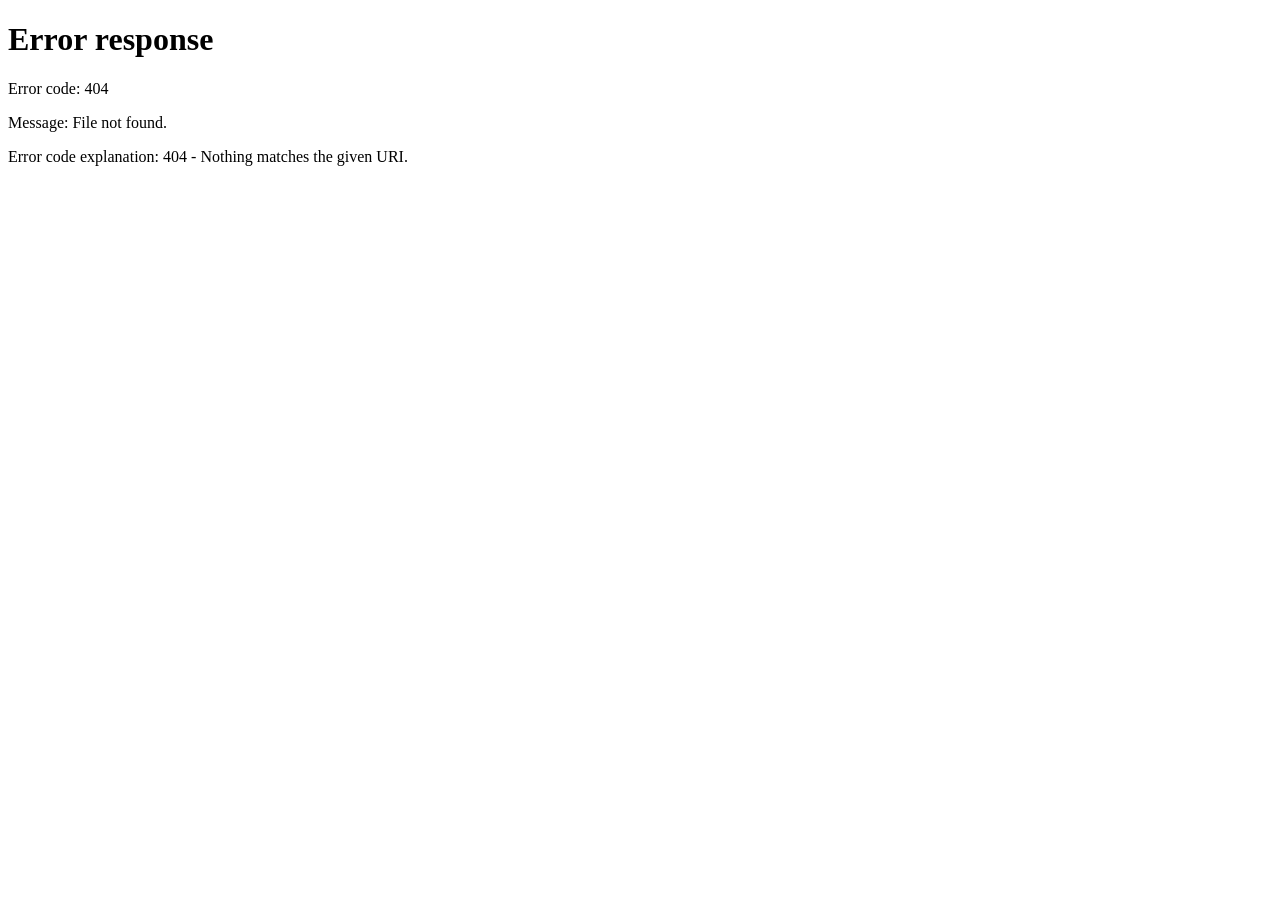
==== index.html @ 32e88f93 "Publish Arabic OKX guide with supplied analytics snippet" ====
<!doctype html>
<html lang="ar" dir="rtl"><head>
<meta charset="utf-8"><meta name="viewport" content="width=device-width,initial-scale=1">
<title>شرح كارت OKX 2026 | شحن USDT وP2P والرسوم والكاش باك</title>
<meta name="description" content="دليل شروحات OKX بالعربية: طريقة إصدار كارت OKX، شحن USDT وUSDC، تداول P2P، السحب، الرسوم والكاش باك. 12 فيديو طويل و11 Short مع مصادر رسمية."><meta name="author" content="Majd Fatihy">
<meta name="robots" content="index,follow,max-image-preview:large,max-snippet:-1,max-video-preview:-1"><meta name="theme-color" content="#080c09">
<link rel="canonical" href="https://dev.majdfatihy.com/okx-card-guide/"><link rel="alternate" hreflang="ar" href="https://dev.majdfatihy.com/okx-card-guide/"><link rel="alternate" hreflang="en" href="https://dev.majdfatihy.com/okx-card-guide/en/"><link rel="alternate" hreflang="x-default" href="https://dev.majdfatihy.com/okx-card-guide/">
<link rel="icon" type="image/svg+xml" href="assets/favicon.svg">
<meta property="og:type" content="website"><meta property="og:site_name" content="Majd Fatihy"><meta property="og:locale" content="ar_EG"><meta property="og:title" content="شرح كارت OKX 2026 | شحن USDT وP2P والرسوم والكاش باك"><meta property="og:description" content="دليل شروحات OKX بالعربية: طريقة إصدار كارت OKX، شحن USDT وUSDC، تداول P2P، السحب، الرسوم والكاش باك. 12 فيديو طويل و11 Short مع مصادر رسمية."><meta property="og:url" content="https://dev.majdfatihy.com/okx-card-guide/"><meta property="og:image" content="https://dev.majdfatihy.com/okx-card-guide/assets/og-image.png"><meta property="og:image:width" content="1200"><meta property="og:image:height" content="630">
<meta name="twitter:card" content="summary_large_image"><meta name="twitter:title" content="شرح كارت OKX 2026 | شحن USDT وP2P والرسوم والكاش باك"><meta name="twitter:description" content="دليل شروحات OKX بالعربية: طريقة إصدار كارت OKX، شحن USDT وUSDC، تداول P2P، السحب، الرسوم والكاش باك. 12 فيديو طويل و11 Short مع مصادر رسمية."><meta name="twitter:image" content="https://dev.majdfatihy.com/okx-card-guide/assets/og-image.png">
<link rel="stylesheet" href="assets/style.css">
<script>(function(){try{if(!/^https?:$/.test(location.protocol))return;if(/bot|crawler|spider|preview/i.test(navigator.userAgent))return;var saved=localStorage.getItem('okx-guide-language');var preferred=(navigator.language||'').toLowerCase();if(saved==='en'||(!saved&&!preferred.startsWith('ar')))location.replace(new URL('en/',location.href).href)}catch(e){}})();</script>
<script type="application/ld+json">{"@context":"https://schema.org","@graph":[{"@type":"WebPage","@id":"https://dev.majdfatihy.com/okx-card-guide/#page","url":"https://dev.majdfatihy.com/okx-card-guide/","name":"شرح كارت OKX 2026 | شحن USDT وP2P والرسوم والكاش باك","description":"دليل شروحات OKX بالعربية: طريقة إصدار كارت OKX، شحن USDT وUSDC، تداول P2P، السحب، الرسوم والكاش باك. 12 فيديو طويل و11 Short مع مصادر رسمية.","inLanguage":"ar","dateModified":"2026-11-23","isPartOf":{"@type":"WebSite","name":"Majd Fatihy","url":"https://dev.majdfatihy.com/"}},{"@type":"BreadcrumbList","itemListElement":[{"@type":"ListItem","position":1,"name":"الرئيسية","item":"https://dev.majdfatihy.com/"},{"@type":"ListItem","position":2,"name":"OKX Card","item":"https://dev.majdfatihy.com/okx-card-guide/"}]},{"@type":"ItemList","name":"مكتبة الشروحات","numberOfItems":23,"itemListElement":[{"@type":"ListItem","position":1,"url":"https://www.youtube.com/watch?v=Xyp0NekCmoM","name":"شرح كارت OKX Card 2026 | بطاقة فيزا افتراضية للدفع الدولي وشحن USDT والسحب والرسوم والكاش باك"},{"@type":"ListItem","position":2,"url":"https://www.youtube.com/watch?v=XD3d37lcie0","name":"حقيقة رصيد USDT الوهمي في محفظة OKX و Coinbase | كشف خدعة Watch-only وتجميد السحب 2026"},{"@type":"ListItem","position":3,"url":"https://www.youtube.com/watch?v=wf7lTBbnVP8","name":"بيع تيثر USDT من منصة أوكي إكس OKX"},{"@type":"ListItem","position":4,"url":"https://www.youtube.com/watch?v=NFUcLU-_ja8","name":"شراء تيثر USDT من منصة أوكي إكس OKX"},{"@type":"ListItem","position":5,"url":"https://www.youtube.com/watch?v=v2cx5ez-lk8","name":"تحويل وبيع العملة في OKX"},{"@type":"ListItem","position":6,"url":"https://www.youtube.com/watch?v=6oFZTTWnxrM","name":"طريقة الإيداع والسحب من منصة OKX | تداول العملات الرقمية"},{"@type":"ListItem","position":7,"url":"https://www.youtube.com/watch?v=-NLYalABzXw","name":"طريقة الإيداع والاستلام في منصة OKX"},{"@type":"ListItem","position":8,"url":"https://www.youtube.com/watch?v=kwzSqV8y1iU","name":"سحب عملات SWEAT على محفظة OKX"},{"@type":"ListItem","position":9,"url":"https://www.youtube.com/watch?v=XElvLla9ffE","name":"إنشاء وتوثيق حساب OKX لتداول العملات الرقمية"},{"@type":"ListItem","position":10,"url":"https://www.youtube.com/watch?v=srmfbFTVdbk","name":"تسجيل الدخول إلى محفظة OKX"},{"@type":"ListItem","position":11,"url":"https://www.youtube.com/watch?v=l8kf1Xu0Bv8","name":"الحصول على كلمات المرور لمحفظة OKX للعملات الرقمية"},{"@type":"ListItem","position":12,"url":"https://www.youtube.com/watch?v=h_z2y0EAil0","name":"طريقة إنشاء محفظة OKX Wallet"},{"@type":"ListItem","position":13,"url":"https://www.youtube.com/watch?v=IxfGbR-ljwY","name":"كيفية تجميد كارت OKX وحماية البطاقة من الاستخدام غير المصرح | الجزء 07"},{"@type":"ListItem","position":14,"url":"https://www.youtube.com/watch?v=tkaAwe_eJh0","name":"طريقة تحويل الرصيد من حساب التداول إلى OKX Pay | الجزء 06"},{"@type":"ListItem","position":15,"url":"https://www.youtube.com/watch?v=dRuAaHW-5jw","name":"طريقة شراء USDT عبر P2P وإضافة وسيلة الدفع في OKX | الجزء 05"},{"@type":"ListItem","position":16,"url":"https://www.youtube.com/watch?v=n_dzqlrH7z0","name":"نسب كاش باك كارت OKX والحد الأقصى للمكافآت | الجزء 10"},{"@type":"ListItem","position":17,"url":"https://www.youtube.com/watch?v=QK8GD9bOLt4","name":"سحب الأموال من OKX إلى فودافون كاش عبر P2P | الجزء 12"},{"@type":"ListItem","position":18,"url":"https://www.youtube.com/watch?v=oal59mmwDBw","name":"شراء USDT بفودافون كاش أو إنستاباي من منصة OKX | الجزء 04"},{"@type":"ListItem","position":19,"url":"https://www.youtube.com/watch?v=M6ncKKL40tI","name":"حل مشكلة عدم اكتمال طلب كارت OKX وتوثيق الحساب | الجزء 02"},{"@type":"ListItem","position":20,"url":"https://www.youtube.com/watch?v=jD9dnEHMMao","name":"طريقة شحن كارت OKX والفرق بين USDT وUSDC | الجزء 03"},{"@type":"ListItem","position":21,"url":"https://www.youtube.com/watch?v=ixGegHORUmU","name":"كارت OKX الافتراضي: طريقة إصدار البطاقة وتفعيلها خطوة بخطوة | الجزء 01"},{"@type":"ListItem","position":22,"url":"https://www.youtube.com/watch?v=5F76YQ2eOTQ","name":"رسوم كارت OKX: تكلفة الإصدار والتحويل والدفع | الجزء 13"},{"@type":"ListItem","position":23,"url":"https://www.youtube.com/watch?v=tG6ZEMEiNdY","name":"شروط كاش باك 50% على اشتراك ChatGPT باستخدام كارت OKX | الجزء 15"}]},{"@type":"FAQPage","mainEntity":[{"@type":"Question","name":"هل بطاقة OKX مجانية للجميع؟","acceptedAnswer":{"@type":"Answer","text":"لا يمكن تعميم عرض مجاني أو رسوم ثابتة. تختلف إتاحة البطاقة وتكاليف إصدارها حسب المنطقة والحساب والعروض السارية. راجع صفحة الرسوم في التطبيق."}},{"@type":"Question","name":"هل أقدر أشحن USDT وأسحب الرصيد؟","acceptedAnswer":{"@type":"Answer","text":"الفيديو يشرح مسارات الشحن والتحويل وP2P المستخدمة في التجربة. صلاحية كل طريقة تعتمد على بلدك وحسابك وطرق الدفع المتاحة."}},{"@type":"Question","name":"هل كاش باك 50% مضمون؟","acceptedAnswer":{"@type":"Answer","text":"لا. عرض الاشتراكات متاح للمستخدمين المؤهلين في دول محددة فقط، وقد يلزم تفعيله قبل عملية مؤهلة. تحقق من Card Rewards داخل OKX."}},{"@type":"Question","name":"هل أقدر أغير بلد عنوان الفوترة؟","acceptedAnswer":{"@type":"Answer","text":"استخدم عنوانك الصحيح والمتوافق مع بيانات حسابك؛ اختيار دولة عشوائية قد يؤدي إلى رفض المدفوعات أو طلب تحقق إضافي."}},{"@type":"Question","name":"هل توجد نسخ باللغة الإنجليزية؟","acceptedAnswer":{"@type":"Answer","text":"نعم، اختر English أعلى الصفحة للانتقال إلى نسخة كاملة باللغة الإنجليزية مع بقاء روابط الفيديوهات الأصلية."}}]},{"@type":"VideoObject","name":"شرح كارت OKX Card 2026 | بطاقة فيزا افتراضية للدفع الدولي وشحن USDT والسحب والرسوم والكاش باك","description":"شرح كارت OKX Card 2026 | بطاقة فيزا افتراضية للدفع الدولي وشحن USDT والسحب والرسوم والكاش باك","thumbnailUrl":"https://i.ytimg.com/vi/Xyp0NekCmoM/hqdefault.jpg","uploadDate":"2026-11-11","embedUrl":"https://www.youtube.com/embed/Xyp0NekCmoM","url":"https://www.youtube.com/watch?v=Xyp0NekCmoM","publisher":{"@type":"Organization","name":"Majd Fatihy","url":"https://www.youtube.com/@MajdFatihy"}},{"@type":"VideoObject","name":"حقيقة رصيد USDT الوهمي في محفظة OKX و Coinbase | كشف خدعة Watch-only وتجميد السحب 2026","description":"حقيقة رصيد USDT الوهمي في محفظة OKX و Coinbase | كشف خدعة Watch-only وتجميد السحب 2026","thumbnailUrl":"https://i.ytimg.com/vi/XD3d37lcie0/hqdefault.jpg","uploadDate":"2024-11-08","embedUrl":"https://www.youtube.com/embed/XD3d37lcie0","url":"https://www.youtube.com/watch?v=XD3d37lcie0","publisher":{"@type":"Organization","name":"Majd Fatihy","url":"https://www.youtube.com/@MajdFatihy"}},{"@type":"VideoObject","name":"بيع تيثر USDT من منصة أوكي إكس OKX","description":"بيع تيثر USDT من منصة أوكي إكس OKX","thumbnailUrl":"https://i.ytimg.com/vi/wf7lTBbnVP8/hqdefault.jpg","uploadDate":"2024-05-03","embedUrl":"https://www.youtube.com/embed/wf7lTBbnVP8","url":"https://www.youtube.com/watch?v=wf7lTBbnVP8","publisher":{"@type":"Organization","name":"Majd Fatihy","url":"https://www.youtube.com/@MajdFatihy"}},{"@type":"VideoObject","name":"شراء تيثر USDT من منصة أوكي إكس OKX","description":"شراء تيثر USDT من منصة أوكي إكس OKX","thumbnailUrl":"https://i.ytimg.com/vi/NFUcLU-_ja8/hqdefault.jpg","uploadDate":"2024-05-03","embedUrl":"https://www.youtube.com/embed/NFUcLU-_ja8","url":"https://www.youtube.com/watch?v=NFUcLU-_ja8","publisher":{"@type":"Organization","name":"Majd Fatihy","url":"https://www.youtube.com/@MajdFatihy"}},{"@type":"VideoObject","name":"تحويل وبيع العملة في OKX","description":"تحويل وبيع العملة في OKX","thumbnailUrl":"https://i.ytimg.com/vi/v2cx5ez-lk8/hqdefault.jpg","uploadDate":"2024-04-05","embedUrl":"https://www.youtube.com/embed/v2cx5ez-lk8","url":"https://www.youtube.com/watch?v=v2cx5ez-lk8","publisher":{"@type":"Organization","name":"Majd Fatihy","url":"https://www.youtube.com/@MajdFatihy"}},{"@type":"VideoObject","name":"طريقة الإيداع والسحب من منصة OKX | تداول العملات الرقمية","description":"طريقة الإيداع والسحب من منصة OKX | تداول العملات الرقمية","thumbnailUrl":"https://i.ytimg.com/vi/6oFZTTWnxrM/hqdefault.jpg","uploadDate":"2024-01-24","embedUrl":"https://www.youtube.com/embed/6oFZTTWnxrM","url":"https://www.youtube.com/watch?v=6oFZTTWnxrM","publisher":{"@type":"Organization","name":"Majd Fatihy","url":"https://www.youtube.com/@MajdFatihy"}},{"@type":"VideoObject","name":"طريقة الإيداع والاستلام في منصة OKX","description":"طريقة الإيداع والاستلام في منصة OKX","thumbnailUrl":"https://i.ytimg.com/vi/-NLYalABzXw/hqdefault.jpg","uploadDate":"2024-01-24","embedUrl":"https://www.youtube.com/embed/-NLYalABzXw","url":"https://www.youtube.com/watch?v=-NLYalABzXw","publisher":{"@type":"Organization","name":"Majd Fatihy","url":"https://www.youtube.com/@MajdFatihy"}},{"@type":"VideoObject","name":"سحب عملات SWEAT على محفظة OKX","description":"سحب عملات SWEAT على محفظة OKX","thumbnailUrl":"https://i.ytimg.com/vi/kwzSqV8y1iU/hqdefault.jpg","uploadDate":"2024-01-23","embedUrl":"https://www.youtube.com/embed/kwzSqV8y1iU","url":"https://www.youtube.com/watch?v=kwzSqV8y1iU","publisher":{"@type":"Organization","name":"Majd Fatihy","url":"https://www.youtube.com/@MajdFatihy"}},{"@type":"VideoObject","name":"إنشاء وتوثيق حساب OKX لتداول العملات الرقمية","description":"إنشاء وتوثيق حساب OKX لتداول العملات الرقمية","thumbnailUrl":"https://i.ytimg.com/vi/XElvLla9ffE/hqdefault.jpg","uploadDate":"2023-09-26","embedUrl":"https://www.youtube.com/embed/XElvLla9ffE","url":"https://www.youtube.com/watch?v=XElvLla9ffE","publisher":{"@type":"Organization","name":"Majd Fatihy","url":"https://www.youtube.com/@MajdFatihy"}},{"@type":"VideoObject","name":"تسجيل الدخول إلى محفظة OKX","description":"تسجيل الدخول إلى محفظة OKX","thumbnailUrl":"https://i.ytimg.com/vi/srmfbFTVdbk/hqdefault.jpg","uploadDate":"2023-09-26","embedUrl":"https://www.youtube.com/embed/srmfbFTVdbk","url":"https://www.youtube.com/watch?v=srmfbFTVdbk","publisher":{"@type":"Organization","name":"Majd Fatihy","url":"https://www.youtube.com/@MajdFatihy"}},{"@type":"VideoObject","name":"الحصول على كلمات المرور لمحفظة OKX للعملات الرقمية","description":"الحصول على كلمات المرور لمحفظة OKX للعملات الرقمية","thumbnailUrl":"https://i.ytimg.com/vi/l8kf1Xu0Bv8/hqdefault.jpg","uploadDate":"2023-09-26","embedUrl":"https://www.youtube.com/embed/l8kf1Xu0Bv8","url":"https://www.youtube.com/watch?v=l8kf1Xu0Bv8","publisher":{"@type":"Organization","name":"Majd Fatihy","url":"https://www.youtube.com/@MajdFatihy"}},{"@type":"VideoObject","name":"طريقة إنشاء محفظة OKX Wallet","description":"طريقة إنشاء محفظة OKX Wallet","thumbnailUrl":"https://i.ytimg.com/vi/h_z2y0EAil0/hqdefault.jpg","uploadDate":"2023-09-26","embedUrl":"https://www.youtube.com/embed/h_z2y0EAil0","url":"https://www.youtube.com/watch?v=h_z2y0EAil0","publisher":{"@type":"Organization","name":"Majd Fatihy","url":"https://www.youtube.com/@MajdFatihy"}},{"@type":"VideoObject","name":"كيفية تجميد كارت OKX وحماية البطاقة من الاستخدام غير المصرح | الجزء 07","description":"كيفية تجميد كارت OKX وحماية البطاقة من الاستخدام غير المصرح | الجزء 07","thumbnailUrl":"https://i.ytimg.com/vi/IxfGbR-ljwY/hqdefault.jpg","uploadDate":"2026-11-22","embedUrl":"https://www.youtube.com/embed/IxfGbR-ljwY","url":"https://www.youtube.com/watch?v=IxfGbR-ljwY","publisher":{"@type":"Organization","name":"Majd Fatihy","url":"https://www.youtube.com/@MajdFatihy"}},{"@type":"VideoObject","name":"طريقة تحويل الرصيد من حساب التداول إلى OKX Pay | الجزء 06","description":"طريقة تحويل الرصيد من حساب التداول إلى OKX Pay | الجزء 06","thumbnailUrl":"https://i.ytimg.com/vi/tkaAwe_eJh0/hqdefault.jpg","uploadDate":"2026-11-22","embedUrl":"https://www.youtube.com/embed/tkaAwe_eJh0","url":"https://www.youtube.com/watch?v=tkaAwe_eJh0","publisher":{"@type":"Organization","name":"Majd Fatihy","url":"https://www.youtube.com/@MajdFatihy"}},{"@type":"VideoObject","name":"طريقة شراء USDT عبر P2P وإضافة وسيلة الدفع في OKX | الجزء 05","description":"طريقة شراء USDT عبر P2P وإضافة وسيلة الدفع في OKX | الجزء 05","thumbnailUrl":"https://i.ytimg.com/vi/dRuAaHW-5jw/hqdefault.jpg","uploadDate":"2026-11-22","embedUrl":"https://www.youtube.com/embed/dRuAaHW-5jw","url":"https://www.youtube.com/watch?v=dRuAaHW-5jw","publisher":{"@type":"Organization","name":"Majd Fatihy","url":"https://www.youtube.com/@MajdFatihy"}},{"@type":"VideoObject","name":"نسب كاش باك كارت OKX والحد الأقصى للمكافآت | الجزء 10","description":"نسب كاش باك كارت OKX والحد الأقصى للمكافآت | الجزء 10","thumbnailUrl":"https://i.ytimg.com/vi/n_dzqlrH7z0/hqdefault.jpg","uploadDate":"2026-11-12","embedUrl":"https://www.youtube.com/embed/n_dzqlrH7z0","url":"https://www.youtube.com/watch?v=n_dzqlrH7z0","publisher":{"@type":"Organization","name":"Majd Fatihy","url":"https://www.youtube.com/@MajdFatihy"}},{"@type":"VideoObject","name":"سحب الأموال من OKX إلى فودافون كاش عبر P2P | الجزء 12","description":"سحب الأموال من OKX إلى فودافون كاش عبر P2P | الجزء 12","thumbnailUrl":"https://i.ytimg.com/vi/QK8GD9bOLt4/hqdefault.jpg","uploadDate":"2026-11-12","embedUrl":"https://www.youtube.com/embed/QK8GD9bOLt4","url":"https://www.youtube.com/watch?v=QK8GD9bOLt4","publisher":{"@type":"Organization","name":"Majd Fatihy","url":"https://www.youtube.com/@MajdFatihy"}},{"@type":"VideoObject","name":"شراء USDT بفودافون كاش أو إنستاباي من منصة OKX | الجزء 04","description":"شراء USDT بفودافون كاش أو إنستاباي من منصة OKX | الجزء 04","thumbnailUrl":"https://i.ytimg.com/vi/oal59mmwDBw/hqdefault.jpg","uploadDate":"2026-11-12","embedUrl":"https://www.youtube.com/embed/oal59mmwDBw","url":"https://www.youtube.com/watch?v=oal59mmwDBw","publisher":{"@type":"Organization","name":"Majd Fatihy","url":"https://www.youtube.com/@MajdFatihy"}},{"@type":"VideoObject","name":"حل مشكلة عدم اكتمال طلب كارت OKX وتوثيق الحساب | الجزء 02","description":"حل مشكلة عدم اكتمال طلب كارت OKX وتوثيق الحساب | الجزء 02","thumbnailUrl":"https://i.ytimg.com/vi/M6ncKKL40tI/hqdefault.jpg","uploadDate":"2026-11-12","embedUrl":"https://www.youtube.com/embed/M6ncKKL40tI","url":"https://www.youtube.com/watch?v=M6ncKKL40tI","publisher":{"@type":"Organization","name":"Majd Fatihy","url":"https://www.youtube.com/@MajdFatihy"}},{"@type":"VideoObject","name":"طريقة شحن كارت OKX والفرق بين USDT وUSDC | الجزء 03","description":"طريقة شحن كارت OKX والفرق بين USDT وUSDC | الجزء 03","thumbnailUrl":"https://i.ytimg.com/vi/jD9dnEHMMao/hqdefault.jpg","uploadDate":"2026-11-12","embedUrl":"https://www.youtube.com/embed/jD9dnEHMMao","url":"https://www.youtube.com/watch?v=jD9dnEHMMao","publisher":{"@type":"Organization","name":"Majd Fatihy","url":"https://www.youtube.com/@MajdFatihy"}},{"@type":"VideoObject","name":"كارت OKX الافتراضي: طريقة إصدار البطاقة وتفعيلها خطوة بخطوة | الجزء 01","description":"كارت OKX الافتراضي: طريقة إصدار البطاقة وتفعيلها خطوة بخطوة | الجزء 01","thumbnailUrl":"https://i.ytimg.com/vi/ixGegHORUmU/hqdefault.jpg","uploadDate":"2026-11-12","embedUrl":"https://www.youtube.com/embed/ixGegHORUmU","url":"https://www.youtube.com/watch?v=ixGegHORUmU","publisher":{"@type":"Organization","name":"Majd Fatihy","url":"https://www.youtube.com/@MajdFatihy"}},{"@type":"VideoObject","name":"رسوم كارت OKX: تكلفة الإصدار والتحويل والدفع | الجزء 13","description":"رسوم كارت OKX: تكلفة الإصدار والتحويل والدفع | الجزء 13","thumbnailUrl":"https://i.ytimg.com/vi/5F76YQ2eOTQ/hqdefault.jpg","uploadDate":"2026-11-12","embedUrl":"https://www.youtube.com/embed/5F76YQ2eOTQ","url":"https://www.youtube.com/watch?v=5F76YQ2eOTQ","publisher":{"@type":"Organization","name":"Majd Fatihy","url":"https://www.youtube.com/@MajdFatihy"}},{"@type":"VideoObject","name":"شروط كاش باك 50% على اشتراك ChatGPT باستخدام كارت OKX | الجزء 15","description":"شروط كاش باك 50% على اشتراك ChatGPT باستخدام كارت OKX | الجزء 15","thumbnailUrl":"https://i.ytimg.com/vi/tG6ZEMEiNdY/hqdefault.jpg","uploadDate":"2026-11-12","embedUrl":"https://www.youtube.com/embed/tG6ZEMEiNdY","url":"https://www.youtube.com/watch?v=tG6ZEMEiNdY","publisher":{"@type":"Organization","name":"Majd Fatihy","url":"https://www.youtube.com/@MajdFatihy"}}]}</script>
<script async src="https://www.googletagmanager.com/gtm.js?id=GTM-P2PDLCWJ"></script>
<script>
  window.dataLayer = window.dataLayer || [];
  function gtag(){dataLayer.push(arguments);}
  gtag('js', new Date());
</script>
</head><body>
<a href="#content" class="skip">تجاوز إلى المحتوى</a>
<header class="topbar"><div class="container inner"><a class="brand" href="https://dev.majdfatihy.com/okx-card-guide/"><span class="glyph" aria-hidden="true">OKX</span><span>دليل OKX<small>MAJD FATIHY / 2026</small></span></a><nav class="nav" aria-label="التنقل الرئيسي"><a class="hide-mobile" href="#videos">مكتبة الشروحات</a><a class="hide-mobile" href="#related">أدلة أخرى</a><a class="lang" data-lang-target="en" href="https://dev.majdfatihy.com/okx-card-guide/en/" hreflang="en" lang="en">English</a></nav></div></header>
<main id="content"><section class="hero"><div class="container"><div><span class="eyebrow">دليل تعليمي مستقل · إصدار 2026</span><h1>شرح منصة <em>OKX Card</em> ودليل شروحاتها</h1><p class="lead">دليل مصوّر لبطاقة OKX، شحن USDT وUSDC، تداول P2P، السحب، الرسوم والكاش باك. شروحات طويلة وخطوات قصيرة من قناة ماجد فتحي، مع مصادر رسمية وروابط واضحة.</p><div class="actions"><a class="btn" href="#videos">مكتبة الشروحات <span aria-hidden="true">↘</span></a><a class="btn secondary" href="#join">التسجيل في OKX <span aria-hidden="true">↗</span></a></div><p class="meta-line">آخر مراجعة للقائمة: 23 نوفمبر 2026</p></div><div class="hero-visual"><div class="video-image"><img src="assets/featured-ar.png" width="1280" height="720" alt="صورة مصغرة لشرح كارت OKX الرئيسي" fetchpriority="high"><button class="play" id="play-feature" type="button" data-title="الفيديو الرئيسي" aria-label="شاهد الفيديو"><span aria-hidden="true">▶</span></button></div><div class="hero-bottom"><div><strong>الفيديو الرئيسي</strong><small>OKX Card · 14:03 · 2026</small></div><span class="pill">2026</span></div></div></div></section>
<div class="container stats"><div class="stat"><strong>12</strong><span>شروحات كاملة</span></div><div class="stat"><strong>11</strong><span>فيديوهات قصيرة</span></div><div class="stat"><strong>23</strong><span>نتيجة</span></div></div>
<section class="section container" id="features"><div class="head"><div><span class="kicker">01 / THE GUIDE</span><h2>ما الذي ستتعلمه؟</h2></div></div><div class="feature-grid"><article class="feature"><span class="num">01</span><h3>إصدار البطاقة وحمايتها</h3><p>الطلب والتفعيل وعنوان الفوترة والتجميد.</p></article><article class="feature"><span class="num">02</span><h3>شحن الرصيد وتحويله</h3><p>USDT وUSDC وOKX Pay والتحويل إلى حساب التداول.</p></article><article class="feature"><span class="num">03</span><h3>الشراء والسحب عبر P2P</h3><p>شرح التداول من شخص إلى شخص ووسائل الدفع الموضحة بالفيديو.</p></article><article class="feature"><span class="num">04</span><h3>الرسوم والمكافآت</h3><p>مقارنة الرسوم، الكاش باك وشروط التأهل للحملات.</p></article></div></section>
<section class="section library container" id="videos"><div class="head"><div><span class="kicker">02 / VIDEO LIBRARY</span><h2>مكتبة الشروحات</h2><p class="section-note">الفيديوهات الأساسية المستقلة مرتبة من الأحدث إلى الأقدم. مقاطع مستخرجة من الشرح الأساسي أو شروحات قصيرة مستقلة؛ منفصلة عن الفيديوهات الطويلة.</p></div></div><div class="controls"><label class="search"><span aria-hidden="true">⌕</span><input type="search" id="search" aria-label="ابحث عن شرح أو كلمة مثل USDT أو محفظة..." placeholder="ابحث عن شرح أو كلمة مثل USDT أو محفظة..." autocomplete="off"></label><span class="results"><strong id="result-count">23</strong> نتيجة</span></div><div class="filters" role="group" aria-label="تصفية حسب الموضوع"><button type="button" class="chip active" data-filter="all" aria-pressed="true">الكل</button><button type="button" class="chip" data-filter="card" aria-pressed="false">البطاقة والتفعيل</button><button type="button" class="chip" data-filter="p2p" aria-pressed="false">شراء وبيع P2P</button><button type="button" class="chip" data-filter="fees" aria-pressed="false">الرسوم</button><button type="button" class="chip" data-filter="cashback" aria-pressed="false">الكاش باك</button><button type="button" class="chip" data-filter="transfer" aria-pressed="false">الإيداع والتحويل</button><button type="button" class="chip" data-filter="account" aria-pressed="false">التسجيل والتوثيق</button><button type="button" class="chip" data-filter="wallet" aria-pressed="false">المحفظة</button><button type="button" class="chip" data-filter="security" aria-pressed="false">الأمان</button></div><div class="library-block" id="full-videos"><header><div><h3>الشروحات الكاملة <span class="count">12</span></h3><p>الفيديوهات الأساسية المستقلة مرتبة من الأحدث إلى الأقدم.</p></div></header><div class="videos"><a class="vcard" data-category="card" data-search="شرح كارت OKX Card 2026 | بطاقة فيزا افتراضية للدفع الدولي وشحن USDT والسحب والرسوم والكاش باك OKX Card 2026: issuance, funding, P2P, withdrawals, fees and cashback card" href="https://www.youtube.com/watch?v=Xyp0NekCmoM" target="_blank" rel="noopener noreferrer" aria-label="شرح كارت OKX Card 2026 | بطاقة فيزا افتراضية للدفع الدولي وشحن USDT والسحب والرسوم والكاش باك"><img class="thumb" src="https://i.ytimg.com/vi/Xyp0NekCmoM/hqdefault.jpg" width="480" height="270" loading="lazy" decoding="async" alt="شرح كارت OKX Card 2026 | بطاقة فيزا افتراضية للدفع الدولي وشحن USDT والسحب والرسوم والكاش باك"><div class="vc-body"><div class="tagrow"><span class="tag">البطاقة والتفعيل</span><time class="date" datetime="2026-11-11">2026-11-11</time></div><h4>شرح كارت OKX Card 2026 | بطاقة فيزا افتراضية للدفع الدولي وشحن USDT والسحب والرسوم والكاش باك</h4><div class="vcfoot"><span>المدة: 14:03</span><span>فتح على يوتيوب <b class="arrow" aria-hidden="true">↗</b></span></div></div></a><a class="vcard" data-category="security" data-search="حقيقة رصيد USDT الوهمي في محفظة OKX و Coinbase | كشف خدعة Watch-only وتجميد السحب 2026 Fake USDT balances: watch-only wallet scam and withdrawal warnings security" href="https://www.youtube.com/watch?v=XD3d37lcie0" target="_blank" rel="noopener noreferrer" aria-label="حقيقة رصيد USDT الوهمي في محفظة OKX و Coinbase | كشف خدعة Watch-only وتجميد السحب 2026"><img class="thumb" src="https://i.ytimg.com/vi/XD3d37lcie0/hqdefault.jpg" width="480" height="270" loading="lazy" decoding="async" alt="حقيقة رصيد USDT الوهمي في محفظة OKX و Coinbase | كشف خدعة Watch-only وتجميد السحب 2026"><div class="vc-body"><div class="tagrow"><span class="tag">الأمان</span><time class="date" datetime="2024-11-08">2024-11-08</time></div><h4>حقيقة رصيد USDT الوهمي في محفظة OKX و Coinbase | كشف خدعة Watch-only وتجميد السحب 2026</h4><div class="vcfoot"><span>المدة: 4:48</span><span>فتح على يوتيوب <b class="arrow" aria-hidden="true">↗</b></span></div></div></a><a class="vcard" data-category="p2p" data-search="بيع تيثر USDT من منصة أوكي إكس OKX How to sell USDT on OKX p2p" href="https://www.youtube.com/watch?v=wf7lTBbnVP8" target="_blank" rel="noopener noreferrer" aria-label="بيع تيثر USDT من منصة أوكي إكس OKX"><img class="thumb" src="https://i.ytimg.com/vi/wf7lTBbnVP8/hqdefault.jpg" width="480" height="270" loading="lazy" decoding="async" alt="بيع تيثر USDT من منصة أوكي إكس OKX"><div class="vc-body"><div class="tagrow"><span class="tag">شراء وبيع P2P</span><time class="date" datetime="2024-05-03">2024-05-03</time></div><h4>بيع تيثر USDT من منصة أوكي إكس OKX</h4><div class="vcfoot"><span>المدة: 5:43</span><span>فتح على يوتيوب <b class="arrow" aria-hidden="true">↗</b></span></div></div></a><a class="vcard" data-category="p2p" data-search="شراء تيثر USDT من منصة أوكي إكس OKX How to buy USDT on OKX p2p" href="https://www.youtube.com/watch?v=NFUcLU-_ja8" target="_blank" rel="noopener noreferrer" aria-label="شراء تيثر USDT من منصة أوكي إكس OKX"><img class="thumb" src="https://i.ytimg.com/vi/NFUcLU-_ja8/hqdefault.jpg" width="480" height="270" loading="lazy" decoding="async" alt="شراء تيثر USDT من منصة أوكي إكس OKX"><div class="vc-body"><div class="tagrow"><span class="tag">شراء وبيع P2P</span><time class="date" datetime="2024-05-03">2024-05-03</time></div><h4>شراء تيثر USDT من منصة أوكي إكس OKX</h4><div class="vcfoot"><span>المدة: 4:38</span><span>فتح على يوتيوب <b class="arrow" aria-hidden="true">↗</b></span></div></div></a><a class="vcard" data-category="transfer" data-search="تحويل وبيع العملة في OKX Transfer and sell crypto on OKX transfer" href="https://www.youtube.com/watch?v=v2cx5ez-lk8" target="_blank" rel="noopener noreferrer" aria-label="تحويل وبيع العملة في OKX"><img class="thumb" src="https://i.ytimg.com/vi/v2cx5ez-lk8/hqdefault.jpg" width="480" height="270" loading="lazy" decoding="async" alt="تحويل وبيع العملة في OKX"><div class="vc-body"><div class="tagrow"><span class="tag">الإيداع والتحويل</span><time class="date" datetime="2024-04-05">2024-04-05</time></div><h4>تحويل وبيع العملة في OKX</h4><div class="vcfoot"><span>المدة: 2:22</span><span>فتح على يوتيوب <b class="arrow" aria-hidden="true">↗</b></span></div></div></a><a class="vcard" data-category="transfer" data-search="طريقة الإيداع والسحب من منصة OKX | تداول العملات الرقمية OKX deposit and withdrawal tutorial transfer" href="https://www.youtube.com/watch?v=6oFZTTWnxrM" target="_blank" rel="noopener noreferrer" aria-label="طريقة الإيداع والسحب من منصة OKX | تداول العملات الرقمية"><img class="thumb" src="https://i.ytimg.com/vi/6oFZTTWnxrM/hqdefault.jpg" width="480" height="270" loading="lazy" decoding="async" alt="طريقة الإيداع والسحب من منصة OKX | تداول العملات الرقمية"><div class="vc-body"><div class="tagrow"><span class="tag">الإيداع والتحويل</span><time class="date" datetime="2024-01-24">2024-01-24</time></div><h4>طريقة الإيداع والسحب من منصة OKX | تداول العملات الرقمية</h4><div class="vcfoot"><span>المدة: 4:11</span><span>فتح على يوتيوب <b class="arrow" aria-hidden="true">↗</b></span></div></div></a><a class="vcard" data-category="transfer" data-search="طريقة الإيداع والاستلام في منصة OKX Depositing and receiving funds on OKX transfer" href="https://www.youtube.com/watch?v=-NLYalABzXw" target="_blank" rel="noopener noreferrer" aria-label="طريقة الإيداع والاستلام في منصة OKX"><img class="thumb" src="https://i.ytimg.com/vi/-NLYalABzXw/hqdefault.jpg" width="480" height="270" loading="lazy" decoding="async" alt="طريقة الإيداع والاستلام في منصة OKX"><div class="vc-body"><div class="tagrow"><span class="tag">الإيداع والتحويل</span><time class="date" datetime="2024-01-24">2024-01-24</time></div><h4>طريقة الإيداع والاستلام في منصة OKX</h4><div class="vcfoot"><span>المدة: 2:44</span><span>فتح على يوتيوب <b class="arrow" aria-hidden="true">↗</b></span></div></div></a><a class="vcard" data-category="wallet" data-search="سحب عملات SWEAT على محفظة OKX Withdrawing SWEAT tokens to an OKX Wallet wallet" href="https://www.youtube.com/watch?v=kwzSqV8y1iU" target="_blank" rel="noopener noreferrer" aria-label="سحب عملات SWEAT على محفظة OKX"><img class="thumb" src="https://i.ytimg.com/vi/kwzSqV8y1iU/hqdefault.jpg" width="480" height="270" loading="lazy" decoding="async" alt="سحب عملات SWEAT على محفظة OKX"><div class="vc-body"><div class="tagrow"><span class="tag">المحفظة</span><time class="date" datetime="2024-01-23">2024-01-23</time></div><h4>سحب عملات SWEAT على محفظة OKX</h4><div class="vcfoot"><span>المدة: 2:03</span><span>فتح على يوتيوب <b class="arrow" aria-hidden="true">↗</b></span></div></div></a><a class="vcard" data-category="account" data-search="إنشاء وتوثيق حساب OKX لتداول العملات الرقمية Create and verify an OKX account account" href="https://www.youtube.com/watch?v=XElvLla9ffE" target="_blank" rel="noopener noreferrer" aria-label="إنشاء وتوثيق حساب OKX لتداول العملات الرقمية"><img class="thumb" src="https://i.ytimg.com/vi/XElvLla9ffE/hqdefault.jpg" width="480" height="270" loading="lazy" decoding="async" alt="إنشاء وتوثيق حساب OKX لتداول العملات الرقمية"><div class="vc-body"><div class="tagrow"><span class="tag">التسجيل والتوثيق</span><time class="date" datetime="2023-09-26">2023-09-26</time></div><h4>إنشاء وتوثيق حساب OKX لتداول العملات الرقمية</h4><div class="vcfoot"><span>المدة: 4:19</span><span>فتح على يوتيوب <b class="arrow" aria-hidden="true">↗</b></span></div></div></a><a class="vcard" data-category="wallet" data-search="تسجيل الدخول إلى محفظة OKX Sign in to OKX Wallet wallet" href="https://www.youtube.com/watch?v=srmfbFTVdbk" target="_blank" rel="noopener noreferrer" aria-label="تسجيل الدخول إلى محفظة OKX"><img class="thumb" src="https://i.ytimg.com/vi/srmfbFTVdbk/hqdefault.jpg" width="480" height="270" loading="lazy" decoding="async" alt="تسجيل الدخول إلى محفظة OKX"><div class="vc-body"><div class="tagrow"><span class="tag">المحفظة</span><time class="date" datetime="2023-09-26">2023-09-26</time></div><h4>تسجيل الدخول إلى محفظة OKX</h4><div class="vcfoot"><span>المدة: 1:58</span><span>فتح على يوتيوب <b class="arrow" aria-hidden="true">↗</b></span></div></div></a><a class="vcard" data-category="security" data-search="الحصول على كلمات المرور لمحفظة OKX للعملات الرقمية Wallet recovery phrases and secure access security" href="https://www.youtube.com/watch?v=l8kf1Xu0Bv8" target="_blank" rel="noopener noreferrer" aria-label="الحصول على كلمات المرور لمحفظة OKX للعملات الرقمية"><img class="thumb" src="https://i.ytimg.com/vi/l8kf1Xu0Bv8/hqdefault.jpg" width="480" height="270" loading="lazy" decoding="async" alt="الحصول على كلمات المرور لمحفظة OKX للعملات الرقمية"><div class="vc-body"><div class="tagrow"><span class="tag">الأمان</span><time class="date" datetime="2023-09-26">2023-09-26</time></div><h4>الحصول على كلمات المرور لمحفظة OKX للعملات الرقمية</h4><div class="vcfoot"><span>المدة: 1:26</span><span>فتح على يوتيوب <b class="arrow" aria-hidden="true">↗</b></span></div></div></a><a class="vcard" data-category="wallet" data-search="طريقة إنشاء محفظة OKX Wallet Create an OKX Wallet wallet" href="https://www.youtube.com/watch?v=h_z2y0EAil0" target="_blank" rel="noopener noreferrer" aria-label="طريقة إنشاء محفظة OKX Wallet"><img class="thumb" src="https://i.ytimg.com/vi/h_z2y0EAil0/hqdefault.jpg" width="480" height="270" loading="lazy" decoding="async" alt="طريقة إنشاء محفظة OKX Wallet"><div class="vc-body"><div class="tagrow"><span class="tag">المحفظة</span><time class="date" datetime="2023-09-26">2023-09-26</time></div><h4>طريقة إنشاء محفظة OKX Wallet</h4><div class="vcfoot"><span>المدة: 5:59</span><span>فتح على يوتيوب <b class="arrow" aria-hidden="true">↗</b></span></div></div></a></div></div><div class="library-block" id="shorts"><header><div><h3>المقاطع القصيرة <span class="count">11</span></h3><p>مقاطع مستخرجة من الشرح الأساسي أو شروحات قصيرة مستقلة؛ منفصلة عن الفيديوهات الطويلة.</p></div></header><div class="videos"><a class="vcard" data-category="security" data-search="كيفية تجميد كارت OKX وحماية البطاقة من الاستخدام غير المصرح | الجزء 07 Freeze OKX Card for security — part 07 security" href="https://www.youtube.com/watch?v=IxfGbR-ljwY" target="_blank" rel="noopener noreferrer" aria-label="كيفية تجميد كارت OKX وحماية البطاقة من الاستخدام غير المصرح | الجزء 07"><img class="thumb" src="https://i.ytimg.com/vi/IxfGbR-ljwY/hqdefault.jpg" width="480" height="270" loading="lazy" decoding="async" alt="كيفية تجميد كارت OKX وحماية البطاقة من الاستخدام غير المصرح | الجزء 07"><div class="vc-body"><div class="tagrow"><span class="tag">الأمان</span><time class="date" datetime="2026-11-22">2026-11-22</time></div><h4>كيفية تجميد كارت OKX وحماية البطاقة من الاستخدام غير المصرح | الجزء 07</h4><div class="vcfoot"><span>المدة: 0:32</span><span>فتح على يوتيوب <b class="arrow" aria-hidden="true">↗</b></span></div></div></a><a class="vcard" data-category="transfer" data-search="طريقة تحويل الرصيد من حساب التداول إلى OKX Pay | الجزء 06 Transfer funds from Exchange to OKX Pay — part 06 transfer" href="https://www.youtube.com/watch?v=tkaAwe_eJh0" target="_blank" rel="noopener noreferrer" aria-label="طريقة تحويل الرصيد من حساب التداول إلى OKX Pay | الجزء 06"><img class="thumb" src="https://i.ytimg.com/vi/tkaAwe_eJh0/hqdefault.jpg" width="480" height="270" loading="lazy" decoding="async" alt="طريقة تحويل الرصيد من حساب التداول إلى OKX Pay | الجزء 06"><div class="vc-body"><div class="tagrow"><span class="tag">الإيداع والتحويل</span><time class="date" datetime="2026-11-22">2026-11-22</time></div><h4>طريقة تحويل الرصيد من حساب التداول إلى OKX Pay | الجزء 06</h4><div class="vcfoot"><span>المدة: 0:43</span><span>فتح على يوتيوب <b class="arrow" aria-hidden="true">↗</b></span></div></div></a><a class="vcard" data-category="p2p" data-search="طريقة شراء USDT عبر P2P وإضافة وسيلة الدفع في OKX | الجزء 05 Buy USDT through P2P and add a payment method — part 05 p2p" href="https://www.youtube.com/watch?v=dRuAaHW-5jw" target="_blank" rel="noopener noreferrer" aria-label="طريقة شراء USDT عبر P2P وإضافة وسيلة الدفع في OKX | الجزء 05"><img class="thumb" src="https://i.ytimg.com/vi/dRuAaHW-5jw/hqdefault.jpg" width="480" height="270" loading="lazy" decoding="async" alt="طريقة شراء USDT عبر P2P وإضافة وسيلة الدفع في OKX | الجزء 05"><div class="vc-body"><div class="tagrow"><span class="tag">شراء وبيع P2P</span><time class="date" datetime="2026-11-22">2026-11-22</time></div><h4>طريقة شراء USDT عبر P2P وإضافة وسيلة الدفع في OKX | الجزء 05</h4><div class="vcfoot"><span>المدة: 1:01</span><span>فتح على يوتيوب <b class="arrow" aria-hidden="true">↗</b></span></div></div></a><a class="vcard" data-category="cashback" data-search="نسب كاش باك كارت OKX والحد الأقصى للمكافآت | الجزء 10 OKX Card cashback rates and reward caps — part 10 cashback" href="https://www.youtube.com/watch?v=n_dzqlrH7z0" target="_blank" rel="noopener noreferrer" aria-label="نسب كاش باك كارت OKX والحد الأقصى للمكافآت | الجزء 10"><img class="thumb" src="https://i.ytimg.com/vi/n_dzqlrH7z0/hqdefault.jpg" width="480" height="270" loading="lazy" decoding="async" alt="نسب كاش باك كارت OKX والحد الأقصى للمكافآت | الجزء 10"><div class="vc-body"><div class="tagrow"><span class="tag">الكاش باك</span><time class="date" datetime="2026-11-12">2026-11-12</time></div><h4>نسب كاش باك كارت OKX والحد الأقصى للمكافآت | الجزء 10</h4><div class="vcfoot"><span>المدة: 0:37</span><span>فتح على يوتيوب <b class="arrow" aria-hidden="true">↗</b></span></div></div></a><a class="vcard" data-category="p2p" data-search="سحب الأموال من OKX إلى فودافون كاش عبر P2P | الجزء 12 Withdraw via OKX P2P and Vodafone Cash — part 12 p2p" href="https://www.youtube.com/watch?v=QK8GD9bOLt4" target="_blank" rel="noopener noreferrer" aria-label="سحب الأموال من OKX إلى فودافون كاش عبر P2P | الجزء 12"><img class="thumb" src="https://i.ytimg.com/vi/QK8GD9bOLt4/hqdefault.jpg" width="480" height="270" loading="lazy" decoding="async" alt="سحب الأموال من OKX إلى فودافون كاش عبر P2P | الجزء 12"><div class="vc-body"><div class="tagrow"><span class="tag">شراء وبيع P2P</span><time class="date" datetime="2026-11-12">2026-11-12</time></div><h4>سحب الأموال من OKX إلى فودافون كاش عبر P2P | الجزء 12</h4><div class="vcfoot"><span>المدة: 0:43</span><span>فتح على يوتيوب <b class="arrow" aria-hidden="true">↗</b></span></div></div></a><a class="vcard" data-category="p2p" data-search="شراء USDT بفودافون كاش أو إنستاباي من منصة OKX | الجزء 04 Buy USDT with Vodafone Cash or InstaPay — part 04 p2p" href="https://www.youtube.com/watch?v=oal59mmwDBw" target="_blank" rel="noopener noreferrer" aria-label="شراء USDT بفودافون كاش أو إنستاباي من منصة OKX | الجزء 04"><img class="thumb" src="https://i.ytimg.com/vi/oal59mmwDBw/hqdefault.jpg" width="480" height="270" loading="lazy" decoding="async" alt="شراء USDT بفودافون كاش أو إنستاباي من منصة OKX | الجزء 04"><div class="vc-body"><div class="tagrow"><span class="tag">شراء وبيع P2P</span><time class="date" datetime="2026-11-12">2026-11-12</time></div><h4>شراء USDT بفودافون كاش أو إنستاباي من منصة OKX | الجزء 04</h4><div class="vcfoot"><span>المدة: 1:02</span><span>فتح على يوتيوب <b class="arrow" aria-hidden="true">↗</b></span></div></div></a><a class="vcard" data-category="account" data-search="حل مشكلة عدم اكتمال طلب كارت OKX وتوثيق الحساب | الجزء 02 Fix OKX Card application and verification issues — part 02 account" href="https://www.youtube.com/watch?v=M6ncKKL40tI" target="_blank" rel="noopener noreferrer" aria-label="حل مشكلة عدم اكتمال طلب كارت OKX وتوثيق الحساب | الجزء 02"><img class="thumb" src="https://i.ytimg.com/vi/M6ncKKL40tI/hqdefault.jpg" width="480" height="270" loading="lazy" decoding="async" alt="حل مشكلة عدم اكتمال طلب كارت OKX وتوثيق الحساب | الجزء 02"><div class="vc-body"><div class="tagrow"><span class="tag">التسجيل والتوثيق</span><time class="date" datetime="2026-11-12">2026-11-12</time></div><h4>حل مشكلة عدم اكتمال طلب كارت OKX وتوثيق الحساب | الجزء 02</h4><div class="vcfoot"><span>المدة: 0:32</span><span>فتح على يوتيوب <b class="arrow" aria-hidden="true">↗</b></span></div></div></a><a class="vcard" data-category="card" data-search="طريقة شحن كارت OKX والفرق بين USDT وUSDC | الجزء 03 Fund OKX Card; USDT vs USDC — part 03 card" href="https://www.youtube.com/watch?v=jD9dnEHMMao" target="_blank" rel="noopener noreferrer" aria-label="طريقة شحن كارت OKX والفرق بين USDT وUSDC | الجزء 03"><img class="thumb" src="https://i.ytimg.com/vi/jD9dnEHMMao/hqdefault.jpg" width="480" height="270" loading="lazy" decoding="async" alt="طريقة شحن كارت OKX والفرق بين USDT وUSDC | الجزء 03"><div class="vc-body"><div class="tagrow"><span class="tag">البطاقة والتفعيل</span><time class="date" datetime="2026-11-12">2026-11-12</time></div><h4>طريقة شحن كارت OKX والفرق بين USDT وUSDC | الجزء 03</h4><div class="vcfoot"><span>المدة: 0:50</span><span>فتح على يوتيوب <b class="arrow" aria-hidden="true">↗</b></span></div></div></a><a class="vcard" data-category="card" data-search="كارت OKX الافتراضي: طريقة إصدار البطاقة وتفعيلها خطوة بخطوة | الجزء 01 Apply for and activate OKX Card — part 01 card" href="https://www.youtube.com/watch?v=ixGegHORUmU" target="_blank" rel="noopener noreferrer" aria-label="كارت OKX الافتراضي: طريقة إصدار البطاقة وتفعيلها خطوة بخطوة | الجزء 01"><img class="thumb" src="https://i.ytimg.com/vi/ixGegHORUmU/hqdefault.jpg" width="480" height="270" loading="lazy" decoding="async" alt="كارت OKX الافتراضي: طريقة إصدار البطاقة وتفعيلها خطوة بخطوة | الجزء 01"><div class="vc-body"><div class="tagrow"><span class="tag">البطاقة والتفعيل</span><time class="date" datetime="2026-11-12">2026-11-12</time></div><h4>كارت OKX الافتراضي: طريقة إصدار البطاقة وتفعيلها خطوة بخطوة | الجزء 01</h4><div class="vcfoot"><span>المدة: 1:12</span><span>فتح على يوتيوب <b class="arrow" aria-hidden="true">↗</b></span></div></div></a><a class="vcard" data-category="fees" data-search="رسوم كارت OKX: تكلفة الإصدار والتحويل والدفع | الجزء 13 OKX Card issuance, conversion and payment fees — part 13 fees" href="https://www.youtube.com/watch?v=5F76YQ2eOTQ" target="_blank" rel="noopener noreferrer" aria-label="رسوم كارت OKX: تكلفة الإصدار والتحويل والدفع | الجزء 13"><img class="thumb" src="https://i.ytimg.com/vi/5F76YQ2eOTQ/hqdefault.jpg" width="480" height="270" loading="lazy" decoding="async" alt="رسوم كارت OKX: تكلفة الإصدار والتحويل والدفع | الجزء 13"><div class="vc-body"><div class="tagrow"><span class="tag">الرسوم</span><time class="date" datetime="2026-11-12">2026-11-12</time></div><h4>رسوم كارت OKX: تكلفة الإصدار والتحويل والدفع | الجزء 13</h4><div class="vcfoot"><span>المدة: 1:09</span><span>فتح على يوتيوب <b class="arrow" aria-hidden="true">↗</b></span></div></div></a><a class="vcard" data-category="cashback" data-search="شروط كاش باك 50% على اشتراك ChatGPT باستخدام كارت OKX | الجزء 15 50% subscription cashback eligibility rules — part 15 cashback" href="https://www.youtube.com/watch?v=tG6ZEMEiNdY" target="_blank" rel="noopener noreferrer" aria-label="شروط كاش باك 50% على اشتراك ChatGPT باستخدام كارت OKX | الجزء 15"><img class="thumb" src="https://i.ytimg.com/vi/tG6ZEMEiNdY/hqdefault.jpg" width="480" height="270" loading="lazy" decoding="async" alt="شروط كاش باك 50% على اشتراك ChatGPT باستخدام كارت OKX | الجزء 15"><div class="vc-body"><div class="tagrow"><span class="tag">الكاش باك</span><time class="date" datetime="2026-11-12">2026-11-12</time></div><h4>شروط كاش باك 50% على اشتراك ChatGPT باستخدام كارت OKX | الجزء 15</h4><div class="vcfoot"><span>المدة: 1:14</span><span>فتح على يوتيوب <b class="arrow" aria-hidden="true">↗</b></span></div></div></a></div></div><p id="empty" class="empty noshow" role="status">لا توجد نتائج مطابقة. جرّب تغيير البحث أو اختيار تصنيف آخر.</p></section>
<section class="join-section" id="join"><div class="container join-box"><div><span class="kicker">03 / JOIN OKX</span><h2>ابدأ من الرابط الصحيح</h2><p>إذا اخترت فتح حساب OKX، استخدم رابط الدعوة التالي بعد مراجعة إتاحة الخدمة في بلدك وشروط التسجيل.</p><p class="section-note">الرسوم وإتاحة البطاقة والعروض تختلف حسب الدولة والحساب. راجع الشروط الرسمية قبل أي تحويل أو دفع.</p></div><div class="codebox"><p class="codehead">كود الدعوة</p><div class="codetext" dir="ltr">HST7MIOD</div><div class="code-bottom"><button class="btn secondary small" id="copy-code" data-copied="تم النسخ" type="button">نسخ الكود</button><a class="btn small" href="https://okx.com/join/HST7MIOD" target="_blank" rel="noopener noreferrer sponsored">التسجيل في OKX ↗</a></div><small>رابط إحالة؛ قد أحصل على مكافأة عند التسجيل، دون ضمان مكافأة لك.</small></div></div></section>
<section class="section container" id="official"><div class="head"><div><span class="kicker">04 / DOCUMENTATION</span><h2>المصادر الرسمية</h2><p>المرجع النهائي لأي رسوم أو شروط أو أهلية هو الموقع الرسمي لـOKX، وليس تاريخ نشر الفيديو.</p></div></div><div class="official-grid"><a class="sourcecard" href="https://www.okx.com/en-gb/help/whats-okx-card" target="_blank" rel="noopener noreferrer"><span>01 / OKX</span><strong>بطاقة OKX وإتاحتها</strong><i aria-hidden="true">↗</i></a><a class="sourcecard" href="https://www.okx.com/help/what-fees-apply-when-im-using-my-okx-card" target="_blank" rel="noopener noreferrer"><span>02 / OKX</span><strong>رسوم البطاقة</strong><i aria-hidden="true">↗</i></a><a class="sourcecard" href="https://www.okx.com/help/how-to-add-funds-into-my-pay-balance" target="_blank" rel="noopener noreferrer"><span>03 / OKX</span><strong>شحن OKX Pay</strong><i aria-hidden="true">↗</i></a><a class="sourcecard" href="https://www.okx.com/help/okx-card-cashback-program-faq" target="_blank" rel="noopener noreferrer"><span>04 / OKX</span><strong>برنامج الكاش باك العادي</strong><i aria-hidden="true">↗</i></a><a class="sourcecard" href="https://www.okx.com/help/whats-the-okx-card-subscription-cashback" target="_blank" rel="noopener noreferrer"><span>05 / OKX</span><strong>شروط كاش باك الاشتراكات</strong><i aria-hidden="true">↗</i></a></div><div class="notice">المحتوى يصف تجربة مصورة وقد تتغير واجهات التطبيقات والشروط. تحقق من المصادر الرسمية.</div></section>
<section class="section container" id="related"><div class="head"><div><span class="kicker">05 / EXPLORE</span><h2>قد تهمك هذه الأدلة أيضًا</h2><p>مكتبة منصات أخرى وروابط مفيدة للمقارنة قبل اختيار وسيلة الدفع.</p></div></div><div class="related-grid"><a class="related" href="https://dev.majdfatihy.com/grey-virtual-card-ai-subscriptions/" target="_blank" rel="noopener noreferrer"><span class="related-logo">G</span><strong>Grey</strong><p>بطاقة افتراضية ودليل الشحن والدفع</p></a><a class="related" href="https://dev.majdfatihy.com/nsave-virtual-visa-card-usd-account/" target="_blank" rel="noopener noreferrer"><span class="related-logo">n</span><strong>nsave</strong><p>الحساب الدولاري والبطاقة الافتراضية</p></a><a class="related" href="https://dev.majdfatihy.com/bybit-referral-code-majd/ar/" target="_blank" rel="noopener noreferrer"><span class="related-logo">B</span><strong>Bybit</strong><p>شرح التسجيل والبطاقة والمكافآت</p></a><a class="related" href="https://www.binance.com/register?ref=764474577" target="_blank" rel="noopener noreferrer sponsored"><span class="related-logo">B</span><strong>Binance</strong><p>رابط منصة Binance للتسجيل والتحقق</p></a><a class="related" href="https://dev.majdfatihy.com/international-payment-guide/" target="_blank" rel="noopener noreferrer"><span class="related-logo">↗</span><strong>دليل الدفع الدولي</strong><p>تصفح شروحات منصات الدفع والبطاقات الأخرى</p></a></div></section>
<section class="section container faq" id="faq"><div class="head"><div><span class="kicker">06 / FAQ</span><h2>أسئلة مهمة قبل الاستخدام</h2></div></div><details><summary>هل بطاقة OKX مجانية للجميع؟</summary><p>لا يمكن تعميم عرض مجاني أو رسوم ثابتة. تختلف إتاحة البطاقة وتكاليف إصدارها حسب المنطقة والحساب والعروض السارية. راجع صفحة الرسوم في التطبيق.</p></details><details><summary>هل أقدر أشحن USDT وأسحب الرصيد؟</summary><p>الفيديو يشرح مسارات الشحن والتحويل وP2P المستخدمة في التجربة. صلاحية كل طريقة تعتمد على بلدك وحسابك وطرق الدفع المتاحة.</p></details><details><summary>هل كاش باك 50% مضمون؟</summary><p>لا. عرض الاشتراكات متاح للمستخدمين المؤهلين في دول محددة فقط، وقد يلزم تفعيله قبل عملية مؤهلة. تحقق من Card Rewards داخل OKX.</p></details><details><summary>هل أقدر أغير بلد عنوان الفوترة؟</summary><p>استخدم عنوانك الصحيح والمتوافق مع بيانات حسابك؛ اختيار دولة عشوائية قد يؤدي إلى رفض المدفوعات أو طلب تحقق إضافي.</p></details><details><summary>هل توجد نسخ باللغة الإنجليزية؟</summary><p>نعم، اختر English أعلى الصفحة للانتقال إلى نسخة كاملة باللغة الإنجليزية مع بقاء روابط الفيديوهات الأصلية.</p></details></section></main>
<footer class="footer"><div class="container"><div class="cols"><div><a class="brand" href="https://dev.majdfatihy.com/"><span class="glyph">MF</span><span>ماجد فتحي<small>INDEPENDENT TUTORIALS</small></span></a><p>هذه صفحة تعليمية مستقلة من ماجد فتحي ولا تمثل OKX أو خدمات أخرى. المحتوى ليس نصيحة مالية أو استثمارية.</p><p>بعض الروابط روابط إحالة، وقد ينتج عنها عمولة لصاحب الصفحة. لا يعني كود الإحالة ضمان خصم أو مكافأة.</p></div><div><h4>مشاريعي</h4><div class="footer-links"><a href="https://dev.majdfatihy.com/" class="" >الرئيسية</a><a href="https://dev.majdfatihy.com/#projects" class="" >المشاريع</a><a href="https://dev.majdfatihy.com/international-payment-guide/" class="" >دليل الدفع الدولي</a><a href="https://github.com/majdfatihy" class="" target="_blank" rel="noopener noreferrer">GitHub</a></div></div><div><h4>روابط ثابتة</h4><div class="footer-links"><a href="https://dev.majdfatihy.com/about.html" class="" >من نحن</a><a href="https://dev.majdfatihy.com/contact.html" class="" >اتصل بنا</a><a href="https://dev.majdfatihy.com/privacy.html" class="" >الخصوصية</a><a href="https://dev.majdfatihy.com/terms.html" class="" >شروط الاستخدام</a><a href="https://dev.majdfatihy.com/disclaimer.html" class="" >إخلاء المسؤولية</a></div></div></div><div class="copyright"><span>© 2026 Majd Fatihy · جميع الحقوق محفوظة</span><span>آخر مراجعة للقائمة: 23 نوفمبر 2026</span></div></div></footer>
<script src="assets/site.js" defer></script>
</body></html>
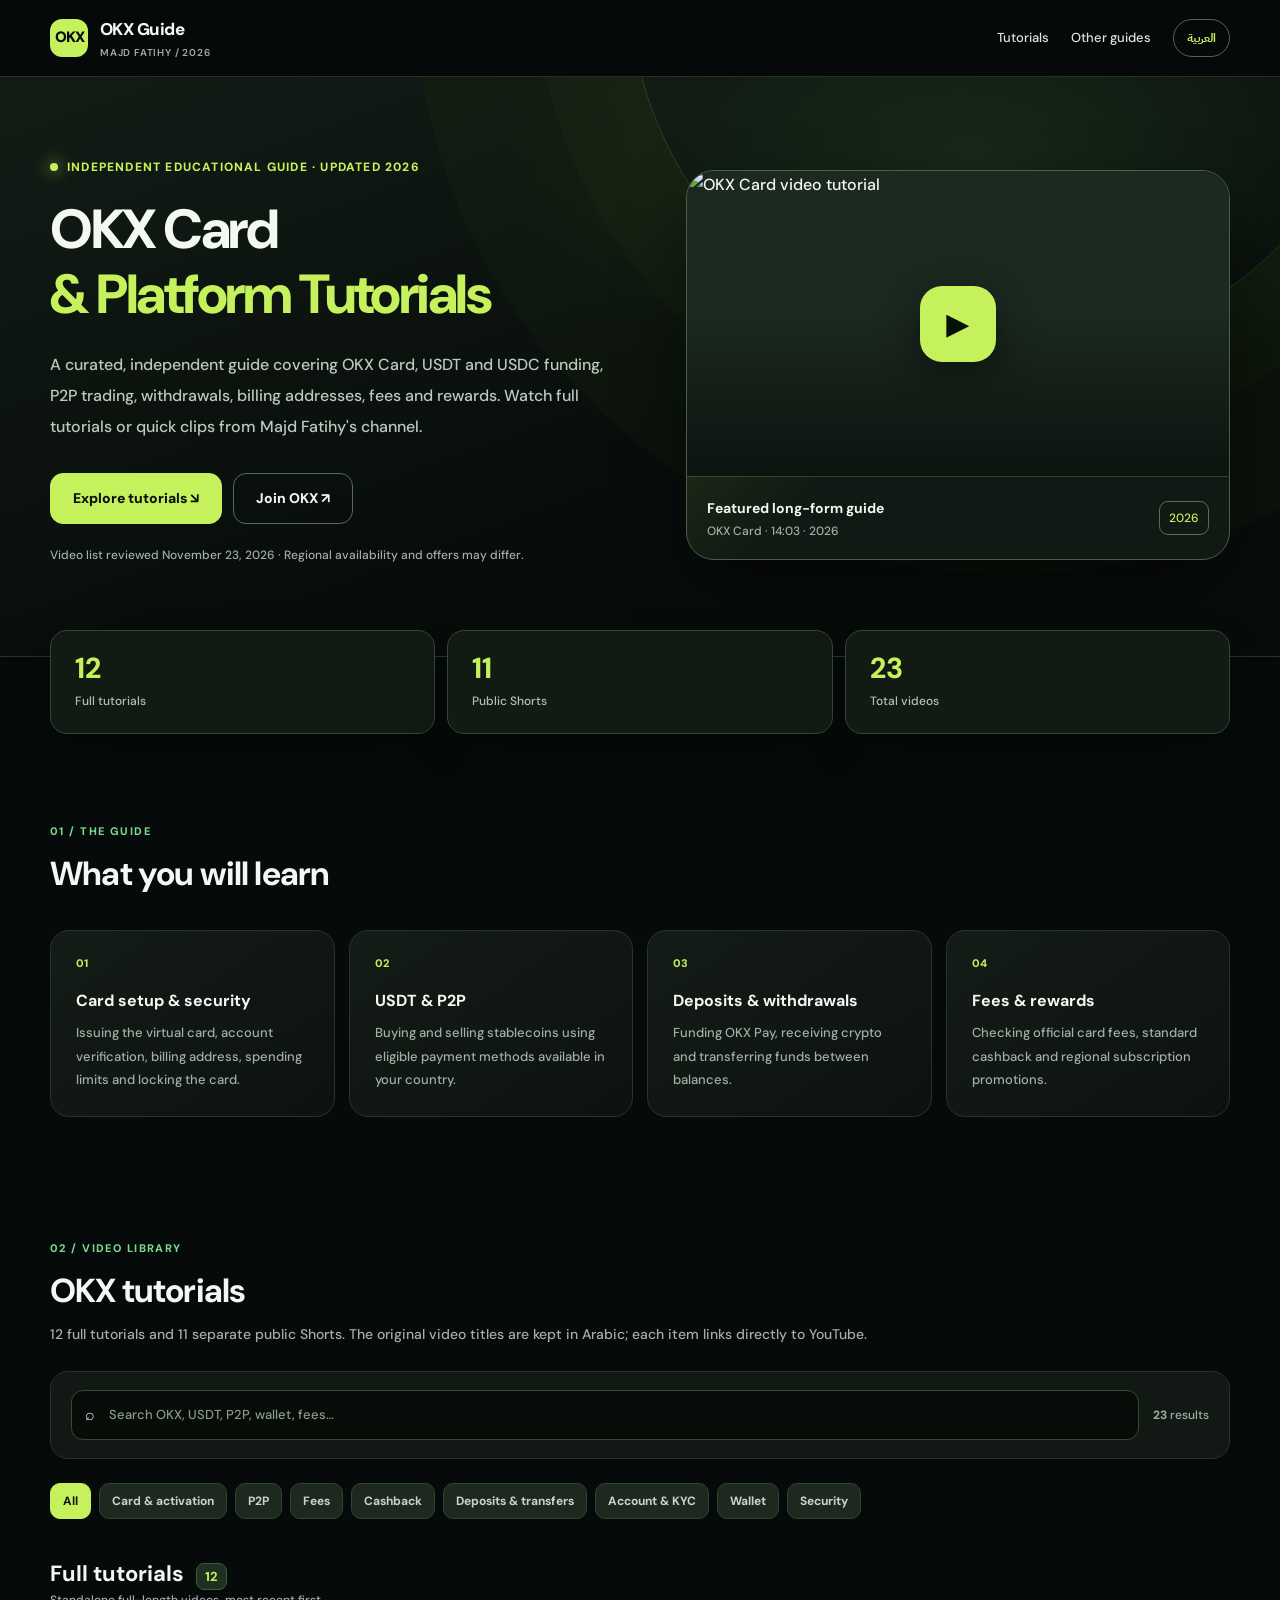
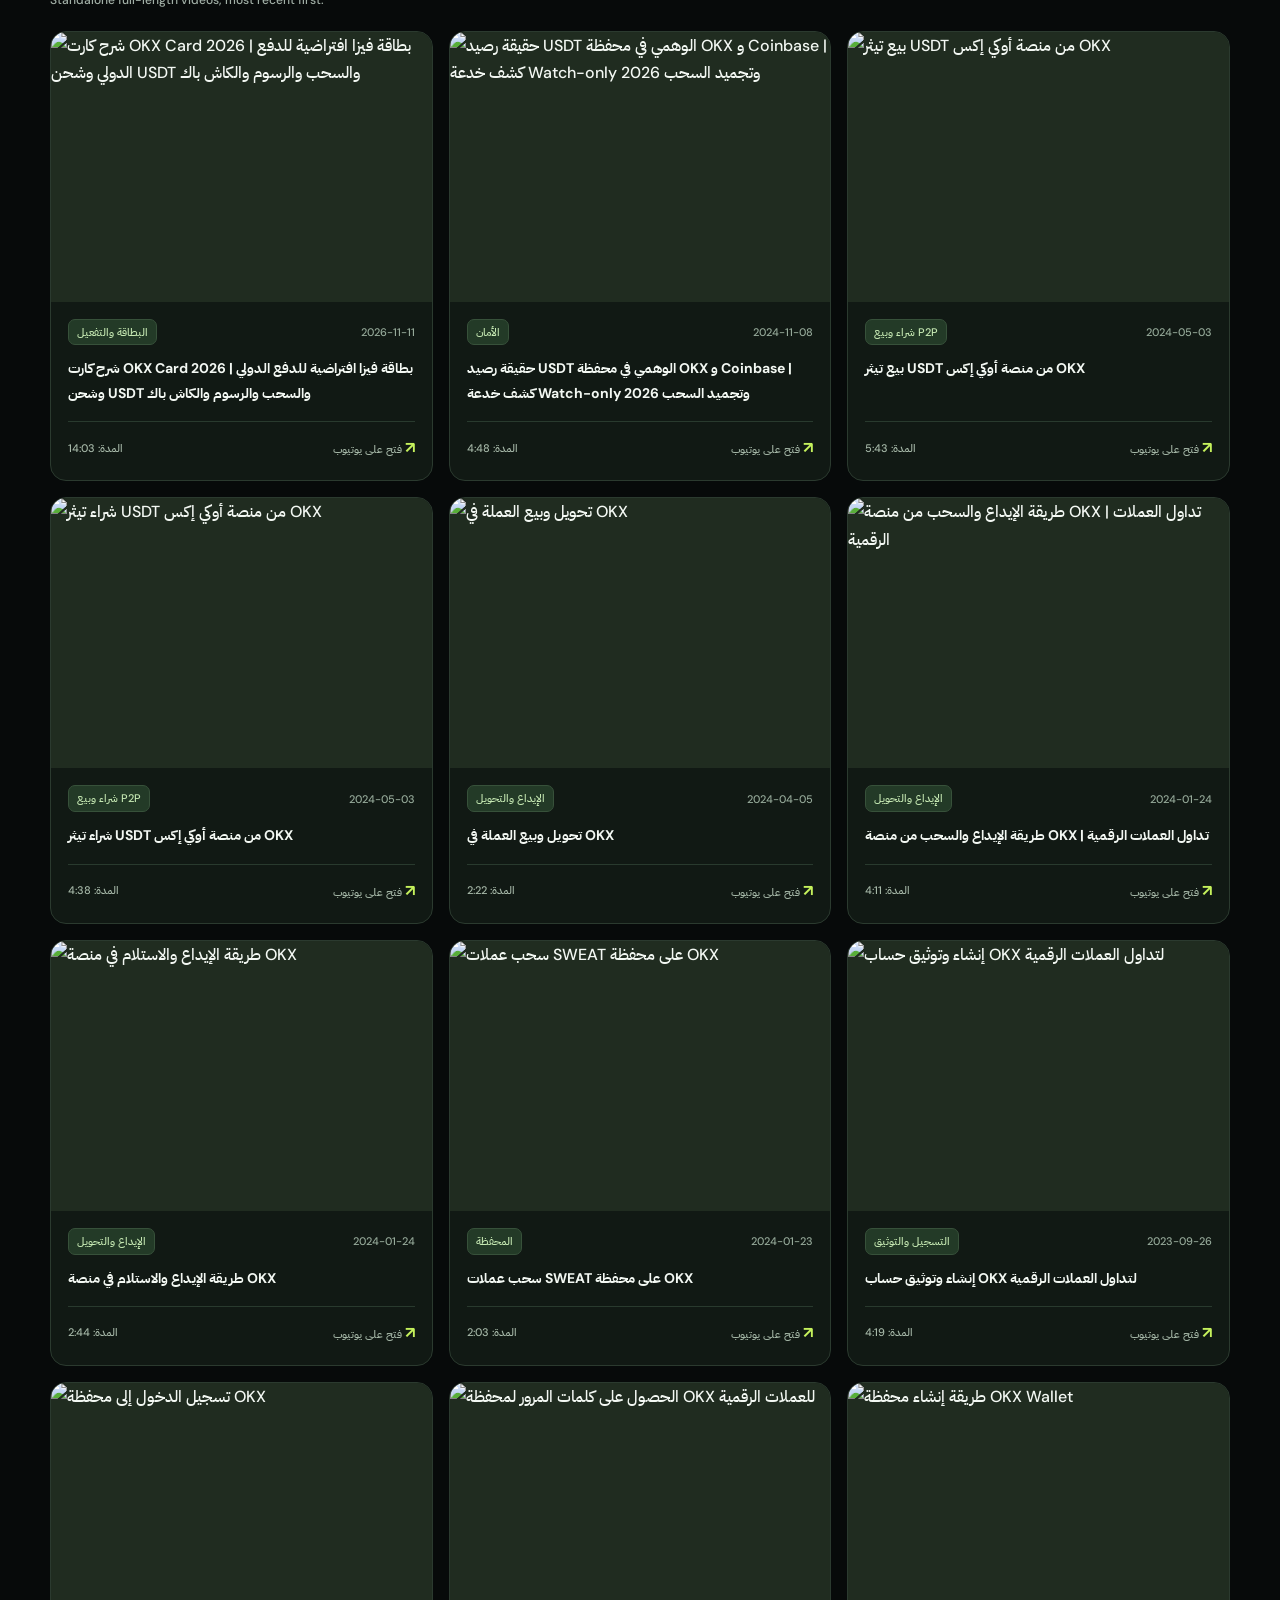
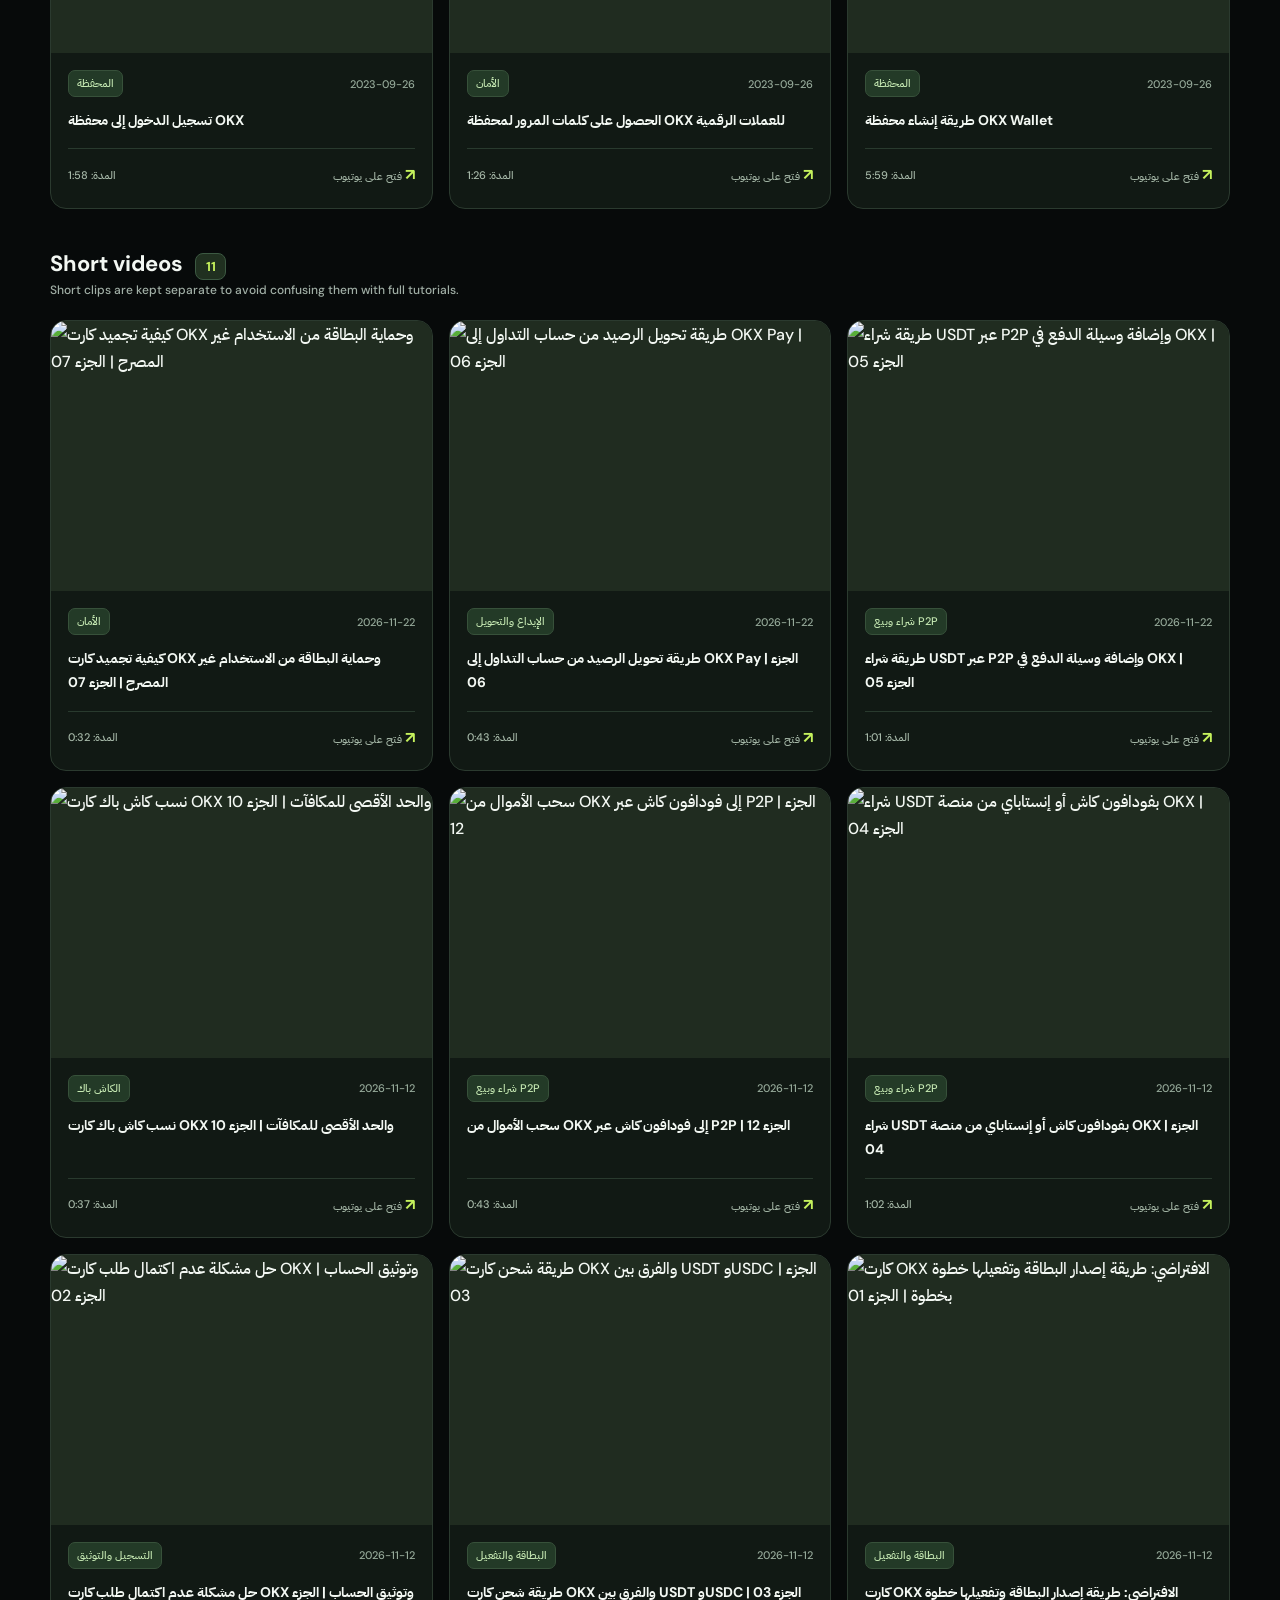
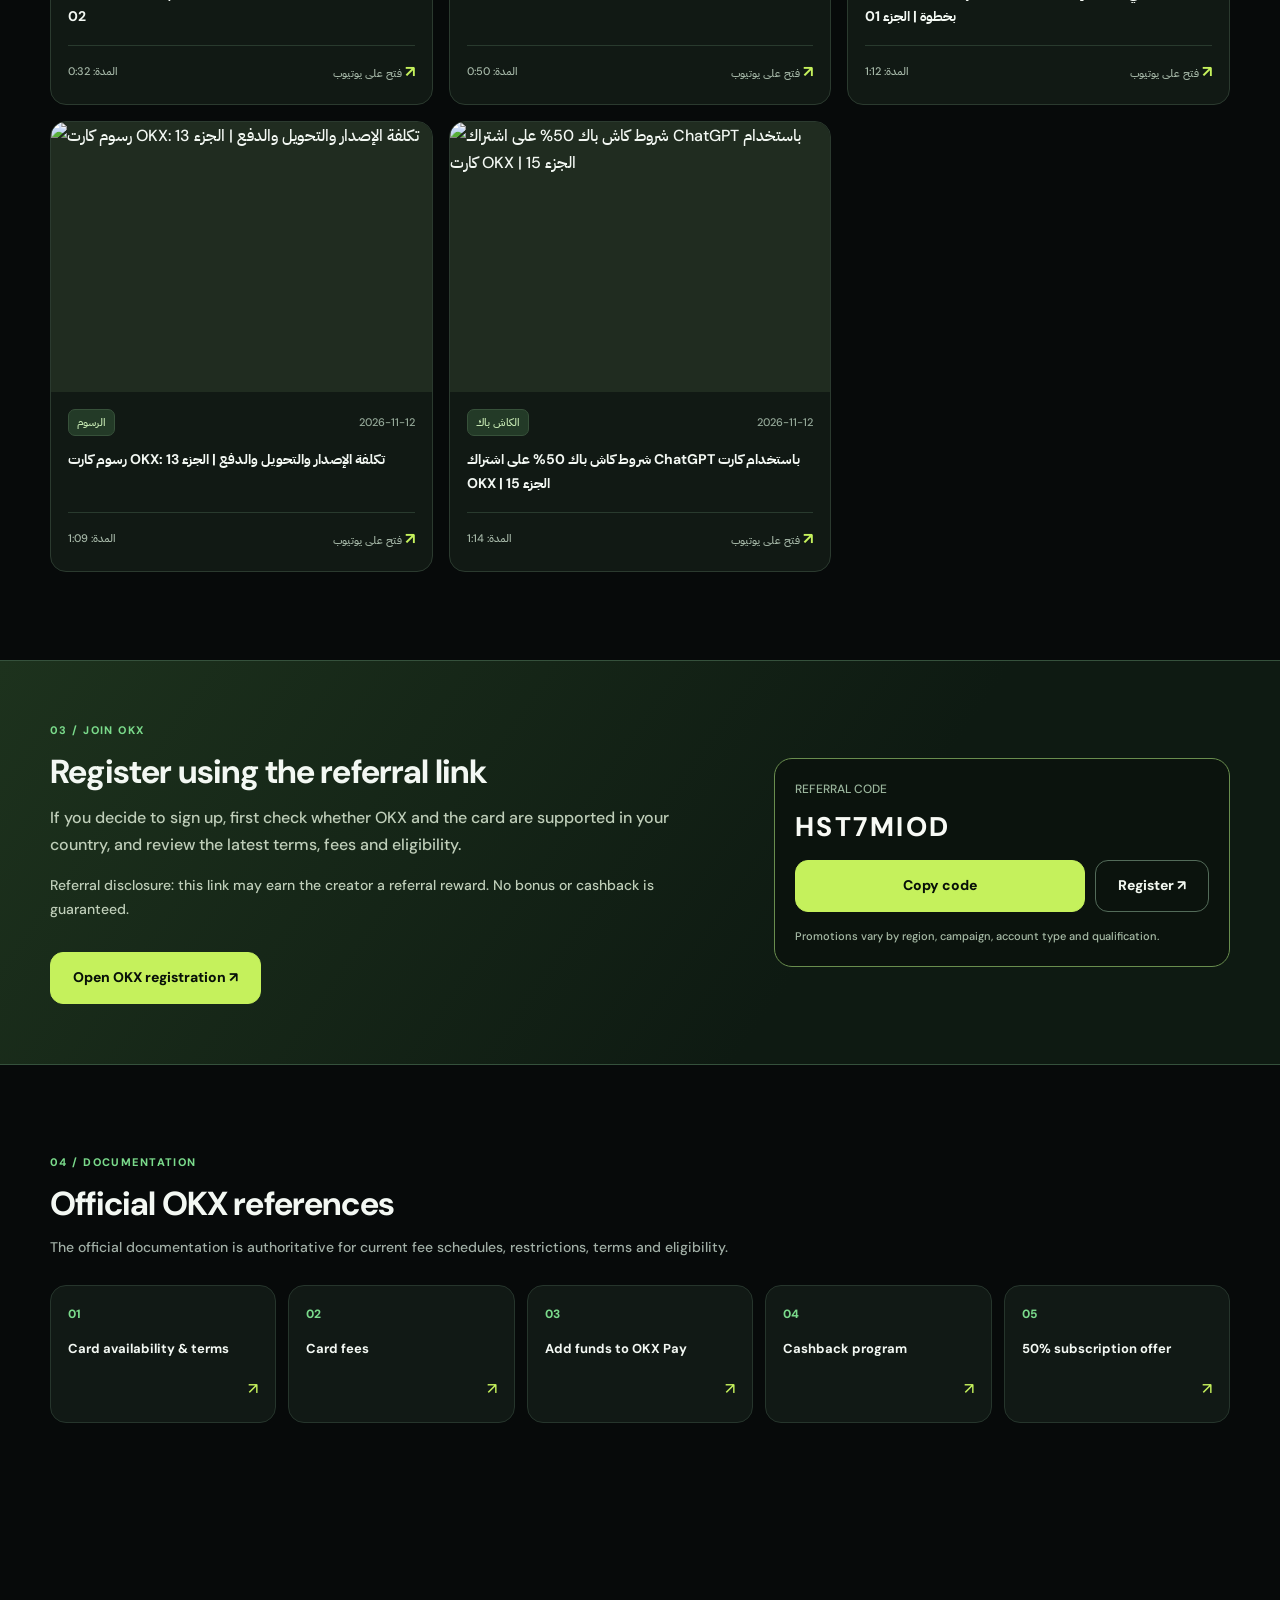
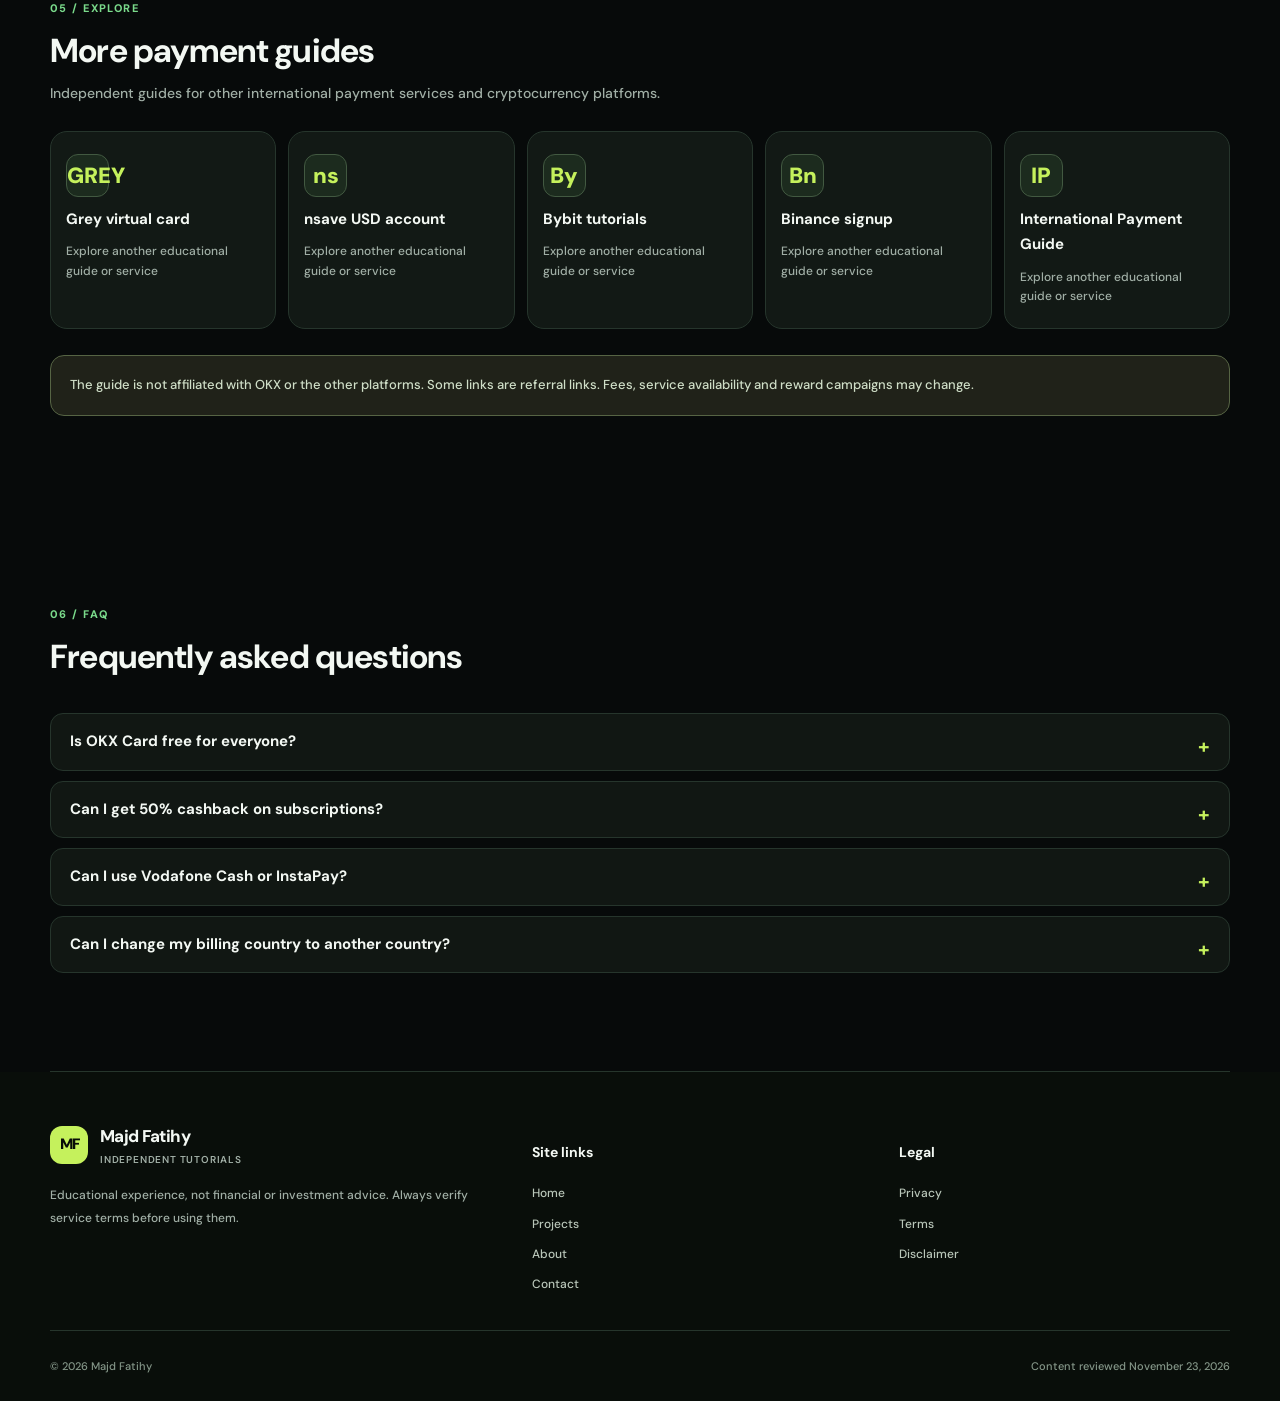
==== commit dc48c311: "Resolve unfetched preview assets using verified YouTube thumbnail URL" ====
--- a/index.html
+++ b/index.html
@@ -6,8 +6,8 @@
 <meta name="robots" content="index,follow,max-image-preview:large,max-snippet:-1,max-video-preview:-1"><meta name="theme-color" content="#080c09">
 <link rel="canonical" href="https://dev.majdfatihy.com/okx-card-guide/"><link rel="alternate" hreflang="ar" href="https://dev.majdfatihy.com/okx-card-guide/"><link rel="alternate" hreflang="en" href="https://dev.majdfatihy.com/okx-card-guide/en/"><link rel="alternate" hreflang="x-default" href="https://dev.majdfatihy.com/okx-card-guide/">
 <link rel="icon" type="image/svg+xml" href="assets/favicon.svg">
-<meta property="og:type" content="website"><meta property="og:site_name" content="Majd Fatihy"><meta property="og:locale" content="ar_EG"><meta property="og:title" content="شرح كارت OKX 2026 | شحن USDT وP2P والرسوم والكاش باك"><meta property="og:description" content="دليل شروحات OKX بالعربية: طريقة إصدار كارت OKX، شحن USDT وUSDC، تداول P2P، السحب، الرسوم والكاش باك. 12 فيديو طويل و11 Short مع مصادر رسمية."><meta property="og:url" content="https://dev.majdfatihy.com/okx-card-guide/"><meta property="og:image" content="https://dev.majdfatihy.com/okx-card-guide/assets/og-image.png"><meta property="og:image:width" content="1200"><meta property="og:image:height" content="630">
-<meta name="twitter:card" content="summary_large_image"><meta name="twitter:title" content="شرح كارت OKX 2026 | شحن USDT وP2P والرسوم والكاش باك"><meta name="twitter:description" content="دليل شروحات OKX بالعربية: طريقة إصدار كارت OKX، شحن USDT وUSDC، تداول P2P، السحب، الرسوم والكاش باك. 12 فيديو طويل و11 Short مع مصادر رسمية."><meta name="twitter:image" content="https://dev.majdfatihy.com/okx-card-guide/assets/og-image.png">
+<meta property="og:type" content="website"><meta property="og:site_name" content="Majd Fatihy"><meta property="og:locale" content="ar_EG"><meta property="og:title" content="شرح كارت OKX 2026 | شحن USDT وP2P والرسوم والكاش باك"><meta property="og:description" content="دليل شروحات OKX بالعربية: طريقة إصدار كارت OKX، شحن USDT وUSDC، تداول P2P، السحب، الرسوم والكاش باك. 12 فيديو طويل و11 Short مع مصادر رسمية."><meta property="og:url" content="https://dev.majdfatihy.com/okx-card-guide/"><meta property="og:image" content="https://i.ytimg.com/vi/Xyp0NekCmoM/maxresdefault.jpg"><meta property="og:image:width" content="1200"><meta property="og:image:height" content="630">
+<meta name="twitter:card" content="summary_large_image"><meta name="twitter:title" content="شرح كارت OKX 2026 | شحن USDT وP2P والرسوم والكاش باك"><meta name="twitter:description" content="دليل شروحات OKX بالعربية: طريقة إصدار كارت OKX، شحن USDT وUSDC، تداول P2P، السحب، الرسوم والكاش باك. 12 فيديو طويل و11 Short مع مصادر رسمية."><meta name="twitter:image" content="https://i.ytimg.com/vi/Xyp0NekCmoM/maxresdefault.jpg">
 <link rel="stylesheet" href="assets/style.css">
 <script>(function(){try{if(!/^https?:$/.test(location.protocol))return;if(/bot|crawler|spider|preview/i.test(navigator.userAgent))return;var saved=localStorage.getItem('okx-guide-language');var preferred=(navigator.language||'').toLowerCase();if(saved==='en'||(!saved&&!preferred.startsWith('ar')))location.replace(new URL('en/',location.href).href)}catch(e){}})();</script>
 <script type="application/ld+json">{"@context":"https://schema.org","@graph":[{"@type":"WebPage","@id":"https://dev.majdfatihy.com/okx-card-guide/#page","url":"https://dev.majdfatihy.com/okx-card-guide/","name":"شرح كارت OKX 2026 | شحن USDT وP2P والرسوم والكاش باك","description":"دليل شروحات OKX بالعربية: طريقة إصدار كارت OKX، شحن USDT وUSDC، تداول P2P، السحب، الرسوم والكاش باك. 12 فيديو طويل و11 Short مع مصادر رسمية.","inLanguage":"ar","dateModified":"2026-11-23","isPartOf":{"@type":"WebSite","name":"Majd Fatihy","url":"https://dev.majdfatihy.com/"}},{"@type":"BreadcrumbList","itemListElement":[{"@type":"ListItem","position":1,"name":"الرئيسية","item":"https://dev.majdfatihy.com/"},{"@type":"ListItem","position":2,"name":"OKX Card","item":"https://dev.majdfatihy.com/okx-card-guide/"}]},{"@type":"ItemList","name":"مكتبة الشروحات","numberOfItems":23,"itemListElement":[{"@type":"ListItem","position":1,"url":"https://www.youtube.com/watch?v=Xyp0NekCmoM","name":"شرح كارت OKX Card 2026 | بطاقة فيزا افتراضية للدفع الدولي وشحن USDT والسحب والرسوم والكاش باك"},{"@type":"ListItem","position":2,"url":"https://www.youtube.com/watch?v=XD3d37lcie0","name":"حقيقة رصيد USDT الوهمي في محفظة OKX و Coinbase | كشف خدعة Watch-only وتجميد السحب 2026"},{"@type":"ListItem","position":3,"url":"https://www.youtube.com/watch?v=wf7lTBbnVP8","name":"بيع تيثر USDT من منصة أوكي إكس OKX"},{"@type":"ListItem","position":4,"url":"https://www.youtube.com/watch?v=NFUcLU-_ja8","name":"شراء تيثر USDT من منصة أوكي إكس OKX"},{"@type":"ListItem","position":5,"url":"https://www.youtube.com/watch?v=v2cx5ez-lk8","name":"تحويل وبيع العملة في OKX"},{"@type":"ListItem","position":6,"url":"https://www.youtube.com/watch?v=6oFZTTWnxrM","name":"طريقة الإيداع والسحب من منصة OKX | تداول العملات الرقمية"},{"@type":"ListItem","position":7,"url":"https://www.youtube.com/watch?v=-NLYalABzXw","name":"طريقة الإيداع والاستلام في منصة OKX"},{"@type":"ListItem","position":8,"url":"https://www.youtube.com/watch?v=kwzSqV8y1iU","name":"سحب عملات SWEAT على محفظة OKX"},{"@type":"ListItem","position":9,"url":"https://www.youtube.com/watch?v=XElvLla9ffE","name":"إنشاء وتوثيق حساب OKX لتداول العملات الرقمية"},{"@type":"ListItem","position":10,"url":"https://www.youtube.com/watch?v=srmfbFTVdbk","name":"تسجيل الدخول إلى محفظة OKX"},{"@type":"ListItem","position":11,"url":"https://www.youtube.com/watch?v=l8kf1Xu0Bv8","name":"الحصول على كلمات المرور لمحفظة OKX للعملات الرقمية"},{"@type":"ListItem","position":12,"url":"https://www.youtube.com/watch?v=h_z2y0EAil0","name":"طريقة إنشاء محفظة OKX Wallet"},{"@type":"ListItem","position":13,"url":"https://www.youtube.com/watch?v=IxfGbR-ljwY","name":"كيفية تجميد كارت OKX وحماية البطاقة من الاستخدام غير المصرح | الجزء 07"},{"@type":"ListItem","position":14,"url":"https://www.youtube.com/watch?v=tkaAwe_eJh0","name":"طريقة تحويل الرصيد من حساب التداول إلى OKX Pay | الجزء 06"},{"@type":"ListItem","position":15,"url":"https://www.youtube.com/watch?v=dRuAaHW-5jw","name":"طريقة شراء USDT عبر P2P وإضافة وسيلة الدفع في OKX | الجزء 05"},{"@type":"ListItem","position":16,"url":"https://www.youtube.com/watch?v=n_dzqlrH7z0","name":"نسب كاش باك كارت OKX والحد الأقصى للمكافآت | الجزء 10"},{"@type":"ListItem","position":17,"url":"https://www.youtube.com/watch?v=QK8GD9bOLt4","name":"سحب الأموال من OKX إلى فودافون كاش عبر P2P | الجزء 12"},{"@type":"ListItem","position":18,"url":"https://www.youtube.com/watch?v=oal59mmwDBw","name":"شراء USDT بفودافون كاش أو إنستاباي من منصة OKX | الجزء 04"},{"@type":"ListItem","position":19,"url":"https://www.youtube.com/watch?v=M6ncKKL40tI","name":"حل مشكلة عدم اكتمال طلب كارت OKX وتوثيق الحساب | الجزء 02"},{"@type":"ListItem","position":20,"url":"https://www.youtube.com/watch?v=jD9dnEHMMao","name":"طريقة شحن كارت OKX والفرق بين USDT وUSDC | الجزء 03"},{"@type":"ListItem","position":21,"url":"https://www.youtube.com/watch?v=ixGegHORUmU","name":"كارت OKX الافتراضي: طريقة إصدار البطاقة وتفعيلها خطوة بخطوة | الجزء 01"},{"@type":"ListItem","position":22,"url":"https://www.youtube.com/watch?v=5F76YQ2eOTQ","name":"رسوم كارت OKX: تكلفة الإصدار والتحويل والدفع | الجزء 13"},{"@type":"ListItem","position":23,"url":"https://www.youtube.com/watch?v=tG6ZEMEiNdY","name":"شروط كاش باك 50% على اشتراك ChatGPT باستخدام كارت OKX | الجزء 15"}]},{"@type":"FAQPage","mainEntity":[{"@type":"Question","name":"هل بطاقة OKX مجانية للجميع؟","acceptedAnswer":{"@type":"Answer","text":"لا يمكن تعميم عرض مجاني أو رسوم ثابتة. تختلف إتاحة البطاقة وتكاليف إصدارها حسب المنطقة والحساب والعروض السارية. راجع صفحة الرسوم في التطبيق."}},{"@type":"Question","name":"هل أقدر أشحن USDT وأسحب الرصيد؟","acceptedAnswer":{"@type":"Answer","text":"الفيديو يشرح مسارات الشحن والتحويل وP2P المستخدمة في التجربة. صلاحية كل طريقة تعتمد على بلدك وحسابك وطرق الدفع المتاحة."}},{"@type":"Question","name":"هل كاش باك 50% مضمون؟","acceptedAnswer":{"@type":"Answer","text":"لا. عرض الاشتراكات متاح للمستخدمين المؤهلين في دول محددة فقط، وقد يلزم تفعيله قبل عملية مؤهلة. تحقق من Card Rewards داخل OKX."}},{"@type":"Question","name":"هل أقدر أغير بلد عنوان الفوترة؟","acceptedAnswer":{"@type":"Answer","text":"استخدم عنوانك الصحيح والمتوافق مع بيانات حسابك؛ اختيار دولة عشوائية قد يؤدي إلى رفض المدفوعات أو طلب تحقق إضافي."}},{"@type":"Question","name":"هل توجد نسخ باللغة الإنجليزية؟","acceptedAnswer":{"@type":"Answer","text":"نعم، اختر English أعلى الصفحة للانتقال إلى نسخة كاملة باللغة الإنجليزية مع بقاء روابط الفيديوهات الأصلية."}}]},{"@type":"VideoObject","name":"شرح كارت OKX Card 2026 | بطاقة فيزا افتراضية للدفع الدولي وشحن USDT والسحب والرسوم والكاش باك","description":"شرح كارت OKX Card 2026 | بطاقة فيزا افتراضية للدفع الدولي وشحن USDT والسحب والرسوم والكاش باك","thumbnailUrl":"https://i.ytimg.com/vi/Xyp0NekCmoM/hqdefault.jpg","uploadDate":"2026-11-11","embedUrl":"https://www.youtube.com/embed/Xyp0NekCmoM","url":"https://www.youtube.com/watch?v=Xyp0NekCmoM","publisher":{"@type":"Organization","name":"Majd Fatihy","url":"https://www.youtube.com/@MajdFatihy"}},{"@type":"VideoObject","name":"حقيقة رصيد USDT الوهمي في محفظة OKX و Coinbase | كشف خدعة Watch-only وتجميد السحب 2026","description":"حقيقة رصيد USDT الوهمي في محفظة OKX و Coinbase | كشف خدعة Watch-only وتجميد السحب 2026","thumbnailUrl":"https://i.ytimg.com/vi/XD3d37lcie0/hqdefault.jpg","uploadDate":"2024-11-08","embedUrl":"https://www.youtube.com/embed/XD3d37lcie0","url":"https://www.youtube.com/watch?v=XD3d37lcie0","publisher":{"@type":"Organization","name":"Majd Fatihy","url":"https://www.youtube.com/@MajdFatihy"}},{"@type":"VideoObject","name":"بيع تيثر USDT من منصة أوكي إكس OKX","description":"بيع تيثر USDT من منصة أوكي إكس OKX","thumbnailUrl":"https://i.ytimg.com/vi/wf7lTBbnVP8/hqdefault.jpg","uploadDate":"2024-05-03","embedUrl":"https://www.youtube.com/embed/wf7lTBbnVP8","url":"https://www.youtube.com/watch?v=wf7lTBbnVP8","publisher":{"@type":"Organization","name":"Majd Fatihy","url":"https://www.youtube.com/@MajdFatihy"}},{"@type":"VideoObject","name":"شراء تيثر USDT من منصة أوكي إكس OKX","description":"شراء تيثر USDT من منصة أوكي إكس OKX","thumbnailUrl":"https://i.ytimg.com/vi/NFUcLU-_ja8/hqdefault.jpg","uploadDate":"2024-05-03","embedUrl":"https://www.youtube.com/embed/NFUcLU-_ja8","url":"https://www.youtube.com/watch?v=NFUcLU-_ja8","publisher":{"@type":"Organization","name":"Majd Fatihy","url":"https://www.youtube.com/@MajdFatihy"}},{"@type":"VideoObject","name":"تحويل وبيع العملة في OKX","description":"تحويل وبيع العملة في OKX","thumbnailUrl":"https://i.ytimg.com/vi/v2cx5ez-lk8/hqdefault.jpg","uploadDate":"2024-04-05","embedUrl":"https://www.youtube.com/embed/v2cx5ez-lk8","url":"https://www.youtube.com/watch?v=v2cx5ez-lk8","publisher":{"@type":"Organization","name":"Majd Fatihy","url":"https://www.youtube.com/@MajdFatihy"}},{"@type":"VideoObject","name":"طريقة الإيداع والسحب من منصة OKX | تداول العملات الرقمية","description":"طريقة الإيداع والسحب من منصة OKX | تداول العملات الرقمية","thumbnailUrl":"https://i.ytimg.com/vi/6oFZTTWnxrM/hqdefault.jpg","uploadDate":"2024-01-24","embedUrl":"https://www.youtube.com/embed/6oFZTTWnxrM","url":"https://www.youtube.com/watch?v=6oFZTTWnxrM","publisher":{"@type":"Organization","name":"Majd Fatihy","url":"https://www.youtube.com/@MajdFatihy"}},{"@type":"VideoObject","name":"طريقة الإيداع والاستلام في منصة OKX","description":"طريقة الإيداع والاستلام في منصة OKX","thumbnailUrl":"https://i.ytimg.com/vi/-NLYalABzXw/hqdefault.jpg","uploadDate":"2024-01-24","embedUrl":"https://www.youtube.com/embed/-NLYalABzXw","url":"https://www.youtube.com/watch?v=-NLYalABzXw","publisher":{"@type":"Organization","name":"Majd Fatihy","url":"https://www.youtube.com/@MajdFatihy"}},{"@type":"VideoObject","name":"سحب عملات SWEAT على محفظة OKX","description":"سحب عملات SWEAT على محفظة OKX","thumbnailUrl":"https://i.ytimg.com/vi/kwzSqV8y1iU/hqdefault.jpg","uploadDate":"2024-01-23","embedUrl":"https://www.youtube.com/embed/kwzSqV8y1iU","url":"https://www.youtube.com/watch?v=kwzSqV8y1iU","publisher":{"@type":"Organization","name":"Majd Fatihy","url":"https://www.youtube.com/@MajdFatihy"}},{"@type":"VideoObject","name":"إنشاء وتوثيق حساب OKX لتداول العملات الرقمية","description":"إنشاء وتوثيق حساب OKX لتداول العملات الرقمية","thumbnailUrl":"https://i.ytimg.com/vi/XElvLla9ffE/hqdefault.jpg","uploadDate":"2023-09-26","embedUrl":"https://www.youtube.com/embed/XElvLla9ffE","url":"https://www.youtube.com/watch?v=XElvLla9ffE","publisher":{"@type":"Organization","name":"Majd Fatihy","url":"https://www.youtube.com/@MajdFatihy"}},{"@type":"VideoObject","name":"تسجيل الدخول إلى محفظة OKX","description":"تسجيل الدخول إلى محفظة OKX","thumbnailUrl":"https://i.ytimg.com/vi/srmfbFTVdbk/hqdefault.jpg","uploadDate":"2023-09-26","embedUrl":"https://www.youtube.com/embed/srmfbFTVdbk","url":"https://www.youtube.com/watch?v=srmfbFTVdbk","publisher":{"@type":"Organization","name":"Majd Fatihy","url":"https://www.youtube.com/@MajdFatihy"}},{"@type":"VideoObject","name":"الحصول على كلمات المرور لمحفظة OKX للعملات الرقمية","description":"الحصول على كلمات المرور لمحفظة OKX للعملات الرقمية","thumbnailUrl":"https://i.ytimg.com/vi/l8kf1Xu0Bv8/hqdefault.jpg","uploadDate":"2023-09-26","embedUrl":"https://www.youtube.com/embed/l8kf1Xu0Bv8","url":"https://www.youtube.com/watch?v=l8kf1Xu0Bv8","publisher":{"@type":"Organization","name":"Majd Fatihy","url":"https://www.youtube.com/@MajdFatihy"}},{"@type":"VideoObject","name":"طريقة إنشاء محفظة OKX Wallet","description":"طريقة إنشاء محفظة OKX Wallet","thumbnailUrl":"https://i.ytimg.com/vi/h_z2y0EAil0/hqdefault.jpg","uploadDate":"2023-09-26","embedUrl":"https://www.youtube.com/embed/h_z2y0EAil0","url":"https://www.youtube.com/watch?v=h_z2y0EAil0","publisher":{"@type":"Organization","name":"Majd Fatihy","url":"https://www.youtube.com/@MajdFatihy"}},{"@type":"VideoObject","name":"كيفية تجميد كارت OKX وحماية البطاقة من الاستخدام غير المصرح | الجزء 07","description":"كيفية تجميد كارت OKX وحماية البطاقة من الاستخدام غير المصرح | الجزء 07","thumbnailUrl":"https://i.ytimg.com/vi/IxfGbR-ljwY/hqdefault.jpg","uploadDate":"2026-11-22","embedUrl":"https://www.youtube.com/embed/IxfGbR-ljwY","url":"https://www.youtube.com/watch?v=IxfGbR-ljwY","publisher":{"@type":"Organization","name":"Majd Fatihy","url":"https://www.youtube.com/@MajdFatihy"}},{"@type":"VideoObject","name":"طريقة تحويل الرصيد من حساب التداول إلى OKX Pay | الجزء 06","description":"طريقة تحويل الرصيد من حساب التداول إلى OKX Pay | الجزء 06","thumbnailUrl":"https://i.ytimg.com/vi/tkaAwe_eJh0/hqdefault.jpg","uploadDate":"2026-11-22","embedUrl":"https://www.youtube.com/embed/tkaAwe_eJh0","url":"https://www.youtube.com/watch?v=tkaAwe_eJh0","publisher":{"@type":"Organization","name":"Majd Fatihy","url":"https://www.youtube.com/@MajdFatihy"}},{"@type":"VideoObject","name":"طريقة شراء USDT عبر P2P وإضافة وسيلة الدفع في OKX | الجزء 05","description":"طريقة شراء USDT عبر P2P وإضافة وسيلة الدفع في OKX | الجزء 05","thumbnailUrl":"https://i.ytimg.com/vi/dRuAaHW-5jw/hqdefault.jpg","uploadDate":"2026-11-22","embedUrl":"https://www.youtube.com/embed/dRuAaHW-5jw","url":"https://www.youtube.com/watch?v=dRuAaHW-5jw","publisher":{"@type":"Organization","name":"Majd Fatihy","url":"https://www.youtube.com/@MajdFatihy"}},{"@type":"VideoObject","name":"نسب كاش باك كارت OKX والحد الأقصى للمكافآت | الجزء 10","description":"نسب كاش باك كارت OKX والحد الأقصى للمكافآت | الجزء 10","thumbnailUrl":"https://i.ytimg.com/vi/n_dzqlrH7z0/hqdefault.jpg","uploadDate":"2026-11-12","embedUrl":"https://www.youtube.com/embed/n_dzqlrH7z0","url":"https://www.youtube.com/watch?v=n_dzqlrH7z0","publisher":{"@type":"Organization","name":"Majd Fatihy","url":"https://www.youtube.com/@MajdFatihy"}},{"@type":"VideoObject","name":"سحب الأموال من OKX إلى فودافون كاش عبر P2P | الجزء 12","description":"سحب الأموال من OKX إلى فودافون كاش عبر P2P | الجزء 12","thumbnailUrl":"https://i.ytimg.com/vi/QK8GD9bOLt4/hqdefault.jpg","uploadDate":"2026-11-12","embedUrl":"https://www.youtube.com/embed/QK8GD9bOLt4","url":"https://www.youtube.com/watch?v=QK8GD9bOLt4","publisher":{"@type":"Organization","name":"Majd Fatihy","url":"https://www.youtube.com/@MajdFatihy"}},{"@type":"VideoObject","name":"شراء USDT بفودافون كاش أو إنستاباي من منصة OKX | الجزء 04","description":"شراء USDT بفودافون كاش أو إنستاباي من منصة OKX | الجزء 04","thumbnailUrl":"https://i.ytimg.com/vi/oal59mmwDBw/hqdefault.jpg","uploadDate":"2026-11-12","embedUrl":"https://www.youtube.com/embed/oal59mmwDBw","url":"https://www.youtube.com/watch?v=oal59mmwDBw","publisher":{"@type":"Organization","name":"Majd Fatihy","url":"https://www.youtube.com/@MajdFatihy"}},{"@type":"VideoObject","name":"حل مشكلة عدم اكتمال طلب كارت OKX وتوثيق الحساب | الجزء 02","description":"حل مشكلة عدم اكتمال طلب كارت OKX وتوثيق الحساب | الجزء 02","thumbnailUrl":"https://i.ytimg.com/vi/M6ncKKL40tI/hqdefault.jpg","uploadDate":"2026-11-12","embedUrl":"https://www.youtube.com/embed/M6ncKKL40tI","url":"https://www.youtube.com/watch?v=M6ncKKL40tI","publisher":{"@type":"Organization","name":"Majd Fatihy","url":"https://www.youtube.com/@MajdFatihy"}},{"@type":"VideoObject","name":"طريقة شحن كارت OKX والفرق بين USDT وUSDC | الجزء 03","description":"طريقة شحن كارت OKX والفرق بين USDT وUSDC | الجزء 03","thumbnailUrl":"https://i.ytimg.com/vi/jD9dnEHMMao/hqdefault.jpg","uploadDate":"2026-11-12","embedUrl":"https://www.youtube.com/embed/jD9dnEHMMao","url":"https://www.youtube.com/watch?v=jD9dnEHMMao","publisher":{"@type":"Organization","name":"Majd Fatihy","url":"https://www.youtube.com/@MajdFatihy"}},{"@type":"VideoObject","name":"كارت OKX الافتراضي: طريقة إصدار البطاقة وتفعيلها خطوة بخطوة | الجزء 01","description":"كارت OKX الافتراضي: طريقة إصدار البطاقة وتفعيلها خطوة بخطوة | الجزء 01","thumbnailUrl":"https://i.ytimg.com/vi/ixGegHORUmU/hqdefault.jpg","uploadDate":"2026-11-12","embedUrl":"https://www.youtube.com/embed/ixGegHORUmU","url":"https://www.youtube.com/watch?v=ixGegHORUmU","publisher":{"@type":"Organization","name":"Majd Fatihy","url":"https://www.youtube.com/@MajdFatihy"}},{"@type":"VideoObject","name":"رسوم كارت OKX: تكلفة الإصدار والتحويل والدفع | الجزء 13","description":"رسوم كارت OKX: تكلفة الإصدار والتحويل والدفع | الجزء 13","thumbnailUrl":"https://i.ytimg.com/vi/5F76YQ2eOTQ/hqdefault.jpg","uploadDate":"2026-11-12","embedUrl":"https://www.youtube.com/embed/5F76YQ2eOTQ","url":"https://www.youtube.com/watch?v=5F76YQ2eOTQ","publisher":{"@type":"Organization","name":"Majd Fatihy","url":"https://www.youtube.com/@MajdFatihy"}},{"@type":"VideoObject","name":"شروط كاش باك 50% على اشتراك ChatGPT باستخدام كارت OKX | الجزء 15","description":"شروط كاش باك 50% على اشتراك ChatGPT باستخدام كارت OKX | الجزء 15","thumbnailUrl":"https://i.ytimg.com/vi/tG6ZEMEiNdY/hqdefault.jpg","uploadDate":"2026-11-12","embedUrl":"https://www.youtube.com/embed/tG6ZEMEiNdY","url":"https://www.youtube.com/watch?v=tG6ZEMEiNdY","publisher":{"@type":"Organization","name":"Majd Fatihy","url":"https://www.youtube.com/@MajdFatihy"}}]}</script>
@@ -20,7 +20,7 @@
 </head><body>
 <a href="#content" class="skip">تجاوز إلى المحتوى</a>
 <header class="topbar"><div class="container inner"><a class="brand" href="https://dev.majdfatihy.com/okx-card-guide/"><span class="glyph" aria-hidden="true">OKX</span><span>دليل OKX<small>MAJD FATIHY / 2026</small></span></a><nav class="nav" aria-label="التنقل الرئيسي"><a class="hide-mobile" href="#videos">مكتبة الشروحات</a><a class="hide-mobile" href="#related">أدلة أخرى</a><a class="lang" data-lang-target="en" href="https://dev.majdfatihy.com/okx-card-guide/en/" hreflang="en" lang="en">English</a></nav></div></header>
-<main id="content"><section class="hero"><div class="container"><div><span class="eyebrow">دليل تعليمي مستقل · إصدار 2026</span><h1>شرح منصة <em>OKX Card</em> ودليل شروحاتها</h1><p class="lead">دليل مصوّر لبطاقة OKX، شحن USDT وUSDC، تداول P2P، السحب، الرسوم والكاش باك. شروحات طويلة وخطوات قصيرة من قناة ماجد فتحي، مع مصادر رسمية وروابط واضحة.</p><div class="actions"><a class="btn" href="#videos">مكتبة الشروحات <span aria-hidden="true">↘</span></a><a class="btn secondary" href="#join">التسجيل في OKX <span aria-hidden="true">↗</span></a></div><p class="meta-line">آخر مراجعة للقائمة: 23 نوفمبر 2026</p></div><div class="hero-visual"><div class="video-image"><img src="assets/featured-ar.png" width="1280" height="720" alt="صورة مصغرة لشرح كارت OKX الرئيسي" fetchpriority="high"><button class="play" id="play-feature" type="button" data-title="الفيديو الرئيسي" aria-label="شاهد الفيديو"><span aria-hidden="true">▶</span></button></div><div class="hero-bottom"><div><strong>الفيديو الرئيسي</strong><small>OKX Card · 14:03 · 2026</small></div><span class="pill">2026</span></div></div></div></section>
+<main id="content"><section class="hero"><div class="container"><div><span class="eyebrow">دليل تعليمي مستقل · إصدار 2026</span><h1>شرح منصة <em>OKX Card</em> ودليل شروحاتها</h1><p class="lead">دليل مصوّر لبطاقة OKX، شحن USDT وUSDC، تداول P2P، السحب، الرسوم والكاش باك. شروحات طويلة وخطوات قصيرة من قناة ماجد فتحي، مع مصادر رسمية وروابط واضحة.</p><div class="actions"><a class="btn" href="#videos">مكتبة الشروحات <span aria-hidden="true">↘</span></a><a class="btn secondary" href="#join">التسجيل في OKX <span aria-hidden="true">↗</span></a></div><p class="meta-line">آخر مراجعة للقائمة: 23 نوفمبر 2026</p></div><div class="hero-visual"><div class="video-image"><img src="https://i.ytimg.com/vi/Xyp0NekCmoM/maxresdefault.jpg" width="1280" height="720" alt="صورة مصغرة لشرح كارت OKX الرئيسي" fetchpriority="high"><button class="play" id="play-feature" type="button" data-title="الفيديو الرئيسي" aria-label="شاهد الفيديو"><span aria-hidden="true">▶</span></button></div><div class="hero-bottom"><div><strong>الفيديو الرئيسي</strong><small>OKX Card · 14:03 · 2026</small></div><span class="pill">2026</span></div></div></div></section>
 <div class="container stats"><div class="stat"><strong>12</strong><span>شروحات كاملة</span></div><div class="stat"><strong>11</strong><span>فيديوهات قصيرة</span></div><div class="stat"><strong>23</strong><span>نتيجة</span></div></div>
 <section class="section container" id="features"><div class="head"><div><span class="kicker">01 / THE GUIDE</span><h2>ما الذي ستتعلمه؟</h2></div></div><div class="feature-grid"><article class="feature"><span class="num">01</span><h3>إصدار البطاقة وحمايتها</h3><p>الطلب والتفعيل وعنوان الفوترة والتجميد.</p></article><article class="feature"><span class="num">02</span><h3>شحن الرصيد وتحويله</h3><p>USDT وUSDC وOKX Pay والتحويل إلى حساب التداول.</p></article><article class="feature"><span class="num">03</span><h3>الشراء والسحب عبر P2P</h3><p>شرح التداول من شخص إلى شخص ووسائل الدفع الموضحة بالفيديو.</p></article><article class="feature"><span class="num">04</span><h3>الرسوم والمكافآت</h3><p>مقارنة الرسوم، الكاش باك وشروط التأهل للحملات.</p></article></div></section>
 <section class="section library container" id="videos"><div class="head"><div><span class="kicker">02 / VIDEO LIBRARY</span><h2>مكتبة الشروحات</h2><p class="section-note">الفيديوهات الأساسية المستقلة مرتبة من الأحدث إلى الأقدم. مقاطع مستخرجة من الشرح الأساسي أو شروحات قصيرة مستقلة؛ منفصلة عن الفيديوهات الطويلة.</p></div></div><div class="controls"><label class="search"><span aria-hidden="true">⌕</span><input type="search" id="search" aria-label="ابحث عن شرح أو كلمة مثل USDT أو محفظة..." placeholder="ابحث عن شرح أو كلمة مثل USDT أو محفظة..." autocomplete="off"></label><span class="results"><strong id="result-count">23</strong> نتيجة</span></div><div class="filters" role="group" aria-label="تصفية حسب الموضوع"><button type="button" class="chip active" data-filter="all" aria-pressed="true">الكل</button><button type="button" class="chip" data-filter="card" aria-pressed="false">البطاقة والتفعيل</button><button type="button" class="chip" data-filter="p2p" aria-pressed="false">شراء وبيع P2P</button><button type="button" class="chip" data-filter="fees" aria-pressed="false">الرسوم</button><button type="button" class="chip" data-filter="cashback" aria-pressed="false">الكاش باك</button><button type="button" class="chip" data-filter="transfer" aria-pressed="false">الإيداع والتحويل</button><button type="button" class="chip" data-filter="account" aria-pressed="false">التسجيل والتوثيق</button><button type="button" class="chip" data-filter="wallet" aria-pressed="false">المحفظة</button><button type="button" class="chip" data-filter="security" aria-pressed="false">الأمان</button></div><div class="library-block" id="full-videos"><header><div><h3>الشروحات الكاملة <span class="count">12</span></h3><p>الفيديوهات الأساسية المستقلة مرتبة من الأحدث إلى الأقدم.</p></div></header><div class="videos"><a class="vcard" data-category="card" data-search="شرح كارت OKX Card 2026 | بطاقة فيزا افتراضية للدفع الدولي وشحن USDT والسحب والرسوم والكاش باك OKX Card 2026: issuance, funding, P2P, withdrawals, fees and cashback card" href="https://www.youtube.com/watch?v=Xyp0NekCmoM" target="_blank" rel="noopener noreferrer" aria-label="شرح كارت OKX Card 2026 | بطاقة فيزا افتراضية للدفع الدولي وشحن USDT والسحب والرسوم والكاش باك"><img class="thumb" src="https://i.ytimg.com/vi/Xyp0NekCmoM/hqdefault.jpg" width="480" height="270" loading="lazy" decoding="async" alt="شرح كارت OKX Card 2026 | بطاقة فيزا افتراضية للدفع الدولي وشحن USDT والسحب والرسوم والكاش باك"><div class="vc-body"><div class="tagrow"><span class="tag">البطاقة والتفعيل</span><time class="date" datetime="2026-11-11">2026-11-11</time></div><h4>شرح كارت OKX Card 2026 | بطاقة فيزا افتراضية للدفع الدولي وشحن USDT والسحب والرسوم والكاش باك</h4><div class="vcfoot"><span>المدة: 14:03</span><span>فتح على يوتيوب <b class="arrow" aria-hidden="true">↗</b></span></div></div></a><a class="vcard" data-category="security" data-search="حقيقة رصيد USDT الوهمي في محفظة OKX و Coinbase | كشف خدعة Watch-only وتجميد السحب 2026 Fake USDT balances: watch-only wallet scam and withdrawal warnings security" href="https://www.youtube.com/watch?v=XD3d37lcie0" target="_blank" rel="noopener noreferrer" aria-label="حقيقة رصيد USDT الوهمي في محفظة OKX و Coinbase | كشف خدعة Watch-only وتجميد السحب 2026"><img class="thumb" src="https://i.ytimg.com/vi/XD3d37lcie0/hqdefault.jpg" width="480" height="270" loading="lazy" decoding="async" alt="حقيقة رصيد USDT الوهمي في محفظة OKX و Coinbase | كشف خدعة Watch-only وتجميد السحب 2026"><div class="vc-body"><div class="tagrow"><span class="tag">الأمان</span><time class="date" datetime="2024-11-08">2024-11-08</time></div><h4>حقيقة رصيد USDT الوهمي في محفظة OKX و Coinbase | كشف خدعة Watch-only وتجميد السحب 2026</h4><div class="vcfoot"><span>المدة: 4:48</span><span>فتح على يوتيوب <b class="arrow" aria-hidden="true">↗</b></span></div></div></a><a class="vcard" data-category="p2p" data-search="بيع تيثر USDT من منصة أوكي إكس OKX How to sell USDT on OKX p2p" href="https://www.youtube.com/watch?v=wf7lTBbnVP8" target="_blank" rel="noopener noreferrer" aria-label="بيع تيثر USDT من منصة أوكي إكس OKX"><img class="thumb" src="https://i.ytimg.com/vi/wf7lTBbnVP8/hqdefault.jpg" width="480" height="270" loading="lazy" decoding="async" alt="بيع تيثر USDT من منصة أوكي إكس OKX"><div class="vc-body"><div class="tagrow"><span class="tag">شراء وبيع P2P</span><time class="date" datetime="2024-05-03">2024-05-03</time></div><h4>بيع تيثر USDT من منصة أوكي إكس OKX</h4><div class="vcfoot"><span>المدة: 5:43</span><span>فتح على يوتيوب <b class="arrow" aria-hidden="true">↗</b></span></div></div></a><a class="vcard" data-category="p2p" data-search="شراء تيثر USDT من منصة أوكي إكس OKX How to buy USDT on OKX p2p" href="https://www.youtube.com/watch?v=NFUcLU-_ja8" target="_blank" rel="noopener noreferrer" aria-label="شراء تيثر USDT من منصة أوكي إكس OKX"><img class="thumb" src="https://i.ytimg.com/vi/NFUcLU-_ja8/hqdefault.jpg" width="480" height="270" loading="lazy" decoding="async" alt="شراء تيثر USDT من منصة أوكي إكس OKX"><div class="vc-body"><div class="tagrow"><span class="tag">شراء وبيع P2P</span><time class="date" datetime="2024-05-03">2024-05-03</time></div><h4>شراء تيثر USDT من منصة أوكي إكس OKX</h4><div class="vcfoot"><span>المدة: 4:38</span><span>فتح على يوتيوب <b class="arrow" aria-hidden="true">↗</b></span></div></div></a><a class="vcard" data-category="transfer" data-search="تحويل وبيع العملة في OKX Transfer and sell crypto on OKX transfer" href="https://www.youtube.com/watch?v=v2cx5ez-lk8" target="_blank" rel="noopener noreferrer" aria-label="تحويل وبيع العملة في OKX"><img class="thumb" src="https://i.ytimg.com/vi/v2cx5ez-lk8/hqdefault.jpg" width="480" height="270" loading="lazy" decoding="async" alt="تحويل وبيع العملة في OKX"><div class="vc-body"><div class="tagrow"><span class="tag">الإيداع والتحويل</span><time class="date" datetime="2024-04-05">2024-04-05</time></div><h4>تحويل وبيع العملة في OKX</h4><div class="vcfoot"><span>المدة: 2:22</span><span>فتح على يوتيوب <b class="arrow" aria-hidden="true">↗</b></span></div></div></a><a class="vcard" data-category="transfer" data-search="طريقة الإيداع والسحب من منصة OKX | تداول العملات الرقمية OKX deposit and withdrawal tutorial transfer" href="https://www.youtube.com/watch?v=6oFZTTWnxrM" target="_blank" rel="noopener noreferrer" aria-label="طريقة الإيداع والسحب من منصة OKX | تداول العملات الرقمية"><img class="thumb" src="https://i.ytimg.com/vi/6oFZTTWnxrM/hqdefault.jpg" width="480" height="270" loading="lazy" decoding="async" alt="طريقة الإيداع والسحب من منصة OKX | تداول العملات الرقمية"><div class="vc-body"><div class="tagrow"><span class="tag">الإيداع والتحويل</span><time class="date" datetime="2024-01-24">2024-01-24</time></div><h4>طريقة الإيداع والسحب من منصة OKX | تداول العملات الرقمية</h4><div class="vcfoot"><span>المدة: 4:11</span><span>فتح على يوتيوب <b class="arrow" aria-hidden="true">↗</b></span></div></div></a><a class="vcard" data-category="transfer" data-search="طريقة الإيداع والاستلام في منصة OKX Depositing and receiving funds on OKX transfer" href="https://www.youtube.com/watch?v=-NLYalABzXw" target="_blank" rel="noopener noreferrer" aria-label="طريقة الإيداع والاستلام في منصة OKX"><img class="thumb" src="https://i.ytimg.com/vi/-NLYalABzXw/hqdefault.jpg" width="480" height="270" loading="lazy" decoding="async" alt="طريقة الإيداع والاستلام في منصة OKX"><div class="vc-body"><div class="tagrow"><span class="tag">الإيداع والتحويل</span><time class="date" datetime="2024-01-24">2024-01-24</time></div><h4>طريقة الإيداع والاستلام في منصة OKX</h4><div class="vcfoot"><span>المدة: 2:44</span><span>فتح على يوتيوب <b class="arrow" aria-hidden="true">↗</b></span></div></div></a><a class="vcard" data-category="wallet" data-search="سحب عملات SWEAT على محفظة OKX Withdrawing SWEAT tokens to an OKX Wallet wallet" href="https://www.youtube.com/watch?v=kwzSqV8y1iU" target="_blank" rel="noopener noreferrer" aria-label="سحب عملات SWEAT على محفظة OKX"><img class="thumb" src="https://i.ytimg.com/vi/kwzSqV8y1iU/hqdefault.jpg" width="480" height="270" loading="lazy" decoding="async" alt="سحب عملات SWEAT على محفظة OKX"><div class="vc-body"><div class="tagrow"><span class="tag">المحفظة</span><time class="date" datetime="2024-01-23">2024-01-23</time></div><h4>سحب عملات SWEAT على محفظة OKX</h4><div class="vcfoot"><span>المدة: 2:03</span><span>فتح على يوتيوب <b class="arrow" aria-hidden="true">↗</b></span></div></div></a><a class="vcard" data-category="account" data-search="إنشاء وتوثيق حساب OKX لتداول العملات الرقمية Create and verify an OKX account account" href="https://www.youtube.com/watch?v=XElvLla9ffE" target="_blank" rel="noopener noreferrer" aria-label="إنشاء وتوثيق حساب OKX لتداول العملات الرقمية"><img class="thumb" src="https://i.ytimg.com/vi/XElvLla9ffE/hqdefault.jpg" width="480" height="270" loading="lazy" decoding="async" alt="إنشاء وتوثيق حساب OKX لتداول العملات الرقمية"><div class="vc-body"><div class="tagrow"><span class="tag">التسجيل والتوثيق</span><time class="date" datetime="2023-09-26">2023-09-26</time></div><h4>إنشاء وتوثيق حساب OKX لتداول العملات الرقمية</h4><div class="vcfoot"><span>المدة: 4:19</span><span>فتح على يوتيوب <b class="arrow" aria-hidden="true">↗</b></span></div></div></a><a class="vcard" data-category="wallet" data-search="تسجيل الدخول إلى محفظة OKX Sign in to OKX Wallet wallet" href="https://www.youtube.com/watch?v=srmfbFTVdbk" target="_blank" rel="noopener noreferrer" aria-label="تسجيل الدخول إلى محفظة OKX"><img class="thumb" src="https://i.ytimg.com/vi/srmfbFTVdbk/hqdefault.jpg" width="480" height="270" loading="lazy" decoding="async" alt="تسجيل الدخول إلى محفظة OKX"><div class="vc-body"><div class="tagrow"><span class="tag">المحفظة</span><time class="date" datetime="2023-09-26">2023-09-26</time></div><h4>تسجيل الدخول إلى محفظة OKX</h4><div class="vcfoot"><span>المدة: 1:58</span><span>فتح على يوتيوب <b class="arrow" aria-hidden="true">↗</b></span></div></div></a><a class="vcard" data-category="security" data-search="الحصول على كلمات المرور لمحفظة OKX للعملات الرقمية Wallet recovery phrases and secure access security" href="https://www.youtube.com/watch?v=l8kf1Xu0Bv8" target="_blank" rel="noopener noreferrer" aria-label="الحصول على كلمات المرور لمحفظة OKX للعملات الرقمية"><img class="thumb" src="https://i.ytimg.com/vi/l8kf1Xu0Bv8/hqdefault.jpg" width="480" height="270" loading="lazy" decoding="async" alt="الحصول على كلمات المرور لمحفظة OKX للعملات الرقمية"><div class="vc-body"><div class="tagrow"><span class="tag">الأمان</span><time class="date" datetime="2023-09-26">2023-09-26</time></div><h4>الحصول على كلمات المرور لمحفظة OKX للعملات الرقمية</h4><div class="vcfoot"><span>المدة: 1:26</span><span>فتح على يوتيوب <b class="arrow" aria-hidden="true">↗</b></span></div></div></a><a class="vcard" data-category="wallet" data-search="طريقة إنشاء محفظة OKX Wallet Create an OKX Wallet wallet" href="https://www.youtube.com/watch?v=h_z2y0EAil0" target="_blank" rel="noopener noreferrer" aria-label="طريقة إنشاء محفظة OKX Wallet"><img class="thumb" src="https://i.ytimg.com/vi/h_z2y0EAil0/hqdefault.jpg" width="480" height="270" loading="lazy" decoding="async" alt="طريقة إنشاء محفظة OKX Wallet"><div class="vc-body"><div class="tagrow"><span class="tag">المحفظة</span><time class="date" datetime="2023-09-26">2023-09-26</time></div><h4>طريقة إنشاء محفظة OKX Wallet</h4><div class="vcfoot"><span>المدة: 5:59</span><span>فتح على يوتيوب <b class="arrow" aria-hidden="true">↗</b></span></div></div></a></div></div><div class="library-block" id="shorts"><header><div><h3>المقاطع القصيرة <span class="count">11</span></h3><p>مقاطع مستخرجة من الشرح الأساسي أو شروحات قصيرة مستقلة؛ منفصلة عن الفيديوهات الطويلة.</p></div></header><div class="videos"><a class="vcard" data-category="security" data-search="كيفية تجميد كارت OKX وحماية البطاقة من الاستخدام غير المصرح | الجزء 07 Freeze OKX Card for security — part 07 security" href="https://www.youtube.com/watch?v=IxfGbR-ljwY" target="_blank" rel="noopener noreferrer" aria-label="كيفية تجميد كارت OKX وحماية البطاقة من الاستخدام غير المصرح | الجزء 07"><img class="thumb" src="https://i.ytimg.com/vi/IxfGbR-ljwY/hqdefault.jpg" width="480" height="270" loading="lazy" decoding="async" alt="كيفية تجميد كارت OKX وحماية البطاقة من الاستخدام غير المصرح | الجزء 07"><div class="vc-body"><div class="tagrow"><span class="tag">الأمان</span><time class="date" datetime="2026-11-22">2026-11-22</time></div><h4>كيفية تجميد كارت OKX وحماية البطاقة من الاستخدام غير المصرح | الجزء 07</h4><div class="vcfoot"><span>المدة: 0:32</span><span>فتح على يوتيوب <b class="arrow" aria-hidden="true">↗</b></span></div></div></a><a class="vcard" data-category="transfer" data-search="طريقة تحويل الرصيد من حساب التداول إلى OKX Pay | الجزء 06 Transfer funds from Exchange to OKX Pay — part 06 transfer" href="https://www.youtube.com/watch?v=tkaAwe_eJh0" target="_blank" rel="noopener noreferrer" aria-label="طريقة تحويل الرصيد من حساب التداول إلى OKX Pay | الجزء 06"><img class="thumb" src="https://i.ytimg.com/vi/tkaAwe_eJh0/hqdefault.jpg" width="480" height="270" loading="lazy" decoding="async" alt="طريقة تحويل الرصيد من حساب التداول إلى OKX Pay | الجزء 06"><div class="vc-body"><div class="tagrow"><span class="tag">الإيداع والتحويل</span><time class="date" datetime="2026-11-22">2026-11-22</time></div><h4>طريقة تحويل الرصيد من حساب التداول إلى OKX Pay | الجزء 06</h4><div class="vcfoot"><span>المدة: 0:43</span><span>فتح على يوتيوب <b class="arrow" aria-hidden="true">↗</b></span></div></div></a><a class="vcard" data-category="p2p" data-search="طريقة شراء USDT عبر P2P وإضافة وسيلة الدفع في OKX | الجزء 05 Buy USDT through P2P and add a payment method — part 05 p2p" href="https://www.youtube.com/watch?v=dRuAaHW-5jw" target="_blank" rel="noopener noreferrer" aria-label="طريقة شراء USDT عبر P2P وإضافة وسيلة الدفع في OKX | الجزء 05"><img class="thumb" src="https://i.ytimg.com/vi/dRuAaHW-5jw/hqdefault.jpg" width="480" height="270" loading="lazy" decoding="async" alt="طريقة شراء USDT عبر P2P وإضافة وسيلة الدفع في OKX | الجزء 05"><div class="vc-body"><div class="tagrow"><span class="tag">شراء وبيع P2P</span><time class="date" datetime="2026-11-22">2026-11-22</time></div><h4>طريقة شراء USDT عبر P2P وإضافة وسيلة الدفع في OKX | الجزء 05</h4><div class="vcfoot"><span>المدة: 1:01</span><span>فتح على يوتيوب <b class="arrow" aria-hidden="true">↗</b></span></div></div></a><a class="vcard" data-category="cashback" data-search="نسب كاش باك كارت OKX والحد الأقصى للمكافآت | الجزء 10 OKX Card cashback rates and reward caps — part 10 cashback" href="https://www.youtube.com/watch?v=n_dzqlrH7z0" target="_blank" rel="noopener noreferrer" aria-label="نسب كاش باك كارت OKX والحد الأقصى للمكافآت | الجزء 10"><img class="thumb" src="https://i.ytimg.com/vi/n_dzqlrH7z0/hqdefault.jpg" width="480" height="270" loading="lazy" decoding="async" alt="نسب كاش باك كارت OKX والحد الأقصى للمكافآت | الجزء 10"><div class="vc-body"><div class="tagrow"><span class="tag">الكاش باك</span><time class="date" datetime="2026-11-12">2026-11-12</time></div><h4>نسب كاش باك كارت OKX والحد الأقصى للمكافآت | الجزء 10</h4><div class="vcfoot"><span>المدة: 0:37</span><span>فتح على يوتيوب <b class="arrow" aria-hidden="true">↗</b></span></div></div></a><a class="vcard" data-category="p2p" data-search="سحب الأموال من OKX إلى فودافون كاش عبر P2P | الجزء 12 Withdraw via OKX P2P and Vodafone Cash — part 12 p2p" href="https://www.youtube.com/watch?v=QK8GD9bOLt4" target="_blank" rel="noopener noreferrer" aria-label="سحب الأموال من OKX إلى فودافون كاش عبر P2P | الجزء 12"><img class="thumb" src="https://i.ytimg.com/vi/QK8GD9bOLt4/hqdefault.jpg" width="480" height="270" loading="lazy" decoding="async" alt="سحب الأموال من OKX إلى فودافون كاش عبر P2P | الجزء 12"><div class="vc-body"><div class="tagrow"><span class="tag">شراء وبيع P2P</span><time class="date" datetime="2026-11-12">2026-11-12</time></div><h4>سحب الأموال من OKX إلى فودافون كاش عبر P2P | الجزء 12</h4><div class="vcfoot"><span>المدة: 0:43</span><span>فتح على يوتيوب <b class="arrow" aria-hidden="true">↗</b></span></div></div></a><a class="vcard" data-category="p2p" data-search="شراء USDT بفودافون كاش أو إنستاباي من منصة OKX | الجزء 04 Buy USDT with Vodafone Cash or InstaPay — part 04 p2p" href="https://www.youtube.com/watch?v=oal59mmwDBw" target="_blank" rel="noopener noreferrer" aria-label="شراء USDT بفودافون كاش أو إنستاباي من منصة OKX | الجزء 04"><img class="thumb" src="https://i.ytimg.com/vi/oal59mmwDBw/hqdefault.jpg" width="480" height="270" loading="lazy" decoding="async" alt="شراء USDT بفودافون كاش أو إنستاباي من منصة OKX | الجزء 04"><div class="vc-body"><div class="tagrow"><span class="tag">شراء وبيع P2P</span><time class="date" datetime="2026-11-12">2026-11-12</time></div><h4>شراء USDT بفودافون كاش أو إنستاباي من منصة OKX | الجزء 04</h4><div class="vcfoot"><span>المدة: 1:02</span><span>فتح على يوتيوب <b class="arrow" aria-hidden="true">↗</b></span></div></div></a><a class="vcard" data-category="account" data-search="حل مشكلة عدم اكتمال طلب كارت OKX وتوثيق الحساب | الجزء 02 Fix OKX Card application and verification issues — part 02 account" href="https://www.youtube.com/watch?v=M6ncKKL40tI" target="_blank" rel="noopener noreferrer" aria-label="حل مشكلة عدم اكتمال طلب كارت OKX وتوثيق الحساب | الجزء 02"><img class="thumb" src="https://i.ytimg.com/vi/M6ncKKL40tI/hqdefault.jpg" width="480" height="270" loading="lazy" decoding="async" alt="حل مشكلة عدم اكتمال طلب كارت OKX وتوثيق الحساب | الجزء 02"><div class="vc-body"><div class="tagrow"><span class="tag">التسجيل والتوثيق</span><time class="date" datetime="2026-11-12">2026-11-12</time></div><h4>حل مشكلة عدم اكتمال طلب كارت OKX وتوثيق الحساب | الجزء 02</h4><div class="vcfoot"><span>المدة: 0:32</span><span>فتح على يوتيوب <b class="arrow" aria-hidden="true">↗</b></span></div></div></a><a class="vcard" data-category="card" data-search="طريقة شحن كارت OKX والفرق بين USDT وUSDC | الجزء 03 Fund OKX Card; USDT vs USDC — part 03 card" href="https://www.youtube.com/watch?v=jD9dnEHMMao" target="_blank" rel="noopener noreferrer" aria-label="طريقة شحن كارت OKX والفرق بين USDT وUSDC | الجزء 03"><img class="thumb" src="https://i.ytimg.com/vi/jD9dnEHMMao/hqdefault.jpg" width="480" height="270" loading="lazy" decoding="async" alt="طريقة شحن كارت OKX والفرق بين USDT وUSDC | الجزء 03"><div class="vc-body"><div class="tagrow"><span class="tag">البطاقة والتفعيل</span><time class="date" datetime="2026-11-12">2026-11-12</time></div><h4>طريقة شحن كارت OKX والفرق بين USDT وUSDC | الجزء 03</h4><div class="vcfoot"><span>المدة: 0:50</span><span>فتح على يوتيوب <b class="arrow" aria-hidden="true">↗</b></span></div></div></a><a class="vcard" data-category="card" data-search="كارت OKX الافتراضي: طريقة إصدار البطاقة وتفعيلها خطوة بخطوة | الجزء 01 Apply for and activate OKX Card — part 01 card" href="https://www.youtube.com/watch?v=ixGegHORUmU" target="_blank" rel="noopener noreferrer" aria-label="كارت OKX الافتراضي: طريقة إصدار البطاقة وتفعيلها خطوة بخطوة | الجزء 01"><img class="thumb" src="https://i.ytimg.com/vi/ixGegHORUmU/hqdefault.jpg" width="480" height="270" loading="lazy" decoding="async" alt="كارت OKX الافتراضي: طريقة إصدار البطاقة وتفعيلها خطوة بخطوة | الجزء 01"><div class="vc-body"><div class="tagrow"><span class="tag">البطاقة والتفعيل</span><time class="date" datetime="2026-11-12">2026-11-12</time></div><h4>كارت OKX الافتراضي: طريقة إصدار البطاقة وتفعيلها خطوة بخطوة | الجزء 01</h4><div class="vcfoot"><span>المدة: 1:12</span><span>فتح على يوتيوب <b class="arrow" aria-hidden="true">↗</b></span></div></div></a><a class="vcard" data-category="fees" data-search="رسوم كارت OKX: تكلفة الإصدار والتحويل والدفع | الجزء 13 OKX Card issuance, conversion and payment fees — part 13 fees" href="https://www.youtube.com/watch?v=5F76YQ2eOTQ" target="_blank" rel="noopener noreferrer" aria-label="رسوم كارت OKX: تكلفة الإصدار والتحويل والدفع | الجزء 13"><img class="thumb" src="https://i.ytimg.com/vi/5F76YQ2eOTQ/hqdefault.jpg" width="480" height="270" loading="lazy" decoding="async" alt="رسوم كارت OKX: تكلفة الإصدار والتحويل والدفع | الجزء 13"><div class="vc-body"><div class="tagrow"><span class="tag">الرسوم</span><time class="date" datetime="2026-11-12">2026-11-12</time></div><h4>رسوم كارت OKX: تكلفة الإصدار والتحويل والدفع | الجزء 13</h4><div class="vcfoot"><span>المدة: 1:09</span><span>فتح على يوتيوب <b class="arrow" aria-hidden="true">↗</b></span></div></div></a><a class="vcard" data-category="cashback" data-search="شروط كاش باك 50% على اشتراك ChatGPT باستخدام كارت OKX | الجزء 15 50% subscription cashback eligibility rules — part 15 cashback" href="https://www.youtube.com/watch?v=tG6ZEMEiNdY" target="_blank" rel="noopener noreferrer" aria-label="شروط كاش باك 50% على اشتراك ChatGPT باستخدام كارت OKX | الجزء 15"><img class="thumb" src="https://i.ytimg.com/vi/tG6ZEMEiNdY/hqdefault.jpg" width="480" height="270" loading="lazy" decoding="async" alt="شروط كاش باك 50% على اشتراك ChatGPT باستخدام كارت OKX | الجزء 15"><div class="vc-body"><div class="tagrow"><span class="tag">الكاش باك</span><time class="date" datetime="2026-11-12">2026-11-12</time></div><h4>شروط كاش باك 50% على اشتراك ChatGPT باستخدام كارت OKX | الجزء 15</h4><div class="vcfoot"><span>المدة: 1:14</span><span>فتح على يوتيوب <b class="arrow" aria-hidden="true">↗</b></span></div></div></a></div></div><p id="empty" class="empty noshow" role="status">لا توجد نتائج مطابقة. جرّب تغيير البحث أو اختيار تصنيف آخر.</p></section>
--- a/assets/style.css
+++ b/assets/style.css
@@ -0,0 +1,2 @@
+@import url('https://fonts.googleapis.com/css2?family=DM+Sans:wght@400;500;600;700;800&family=IBM+Plex+Sans+Arabic:wght@400;500;600;700&display=swap');
+:root{color-scheme:dark;--bg:#070a0a;--panel:#101615;--panel2:#171e1b;--text:#f3f8f3;--muted:#a1afa6;--hair:#26352c;--lime:#c5f15c;--green:#7ada8b;--shadow:0 18px 45px rgba(0,0,0,.2)}*{box-sizing:border-box}html{scroll-behavior:smooth}body{margin:0;background:var(--bg);color:var(--text);font:500 16px/1.7 'DM Sans','IBM Plex Sans Arabic',system-ui,sans-serif}html[lang=ar] body{font-family:'IBM Plex Sans Arabic','DM Sans',system-ui,sans-serif}button,input{font:inherit}a{color:inherit;text-decoration:none}a:hover{text-decoration:none}button{cursor:pointer}::selection{background:#c5f15c;color:#060a07}.skip{position:absolute;inset-inline-start:12px;top:-60px;z-index:99;background:var(--lime);color:#0b0b0b;padding:8px 14px;border-radius:12px}.skip:focus{top:12px}.container{width:min(1180px,calc(100% - 36px));margin:auto}.topbar{position:sticky;top:0;z-index:50;background:rgba(7,10,10,.87);backdrop-filter:blur(16px);border-bottom:1px solid #233025}.topbar .inner{min-height:76px;display:flex;align-items:center;justify-content:space-between;gap:20px}.brand{display:flex;align-items:center;gap:12px;font-size:17px;font-weight:800;letter-spacing:-.03em;white-space:nowrap}.glyph{width:38px;height:38px;display:grid;place-items:center;border-radius:12px;background:var(--lime);color:#080b07;font-size:15px;letter-spacing:-1px;font-weight:900}.brand small{display:block;color:var(--muted);font-size:10px;letter-spacing:.08em;text-transform:uppercase;font-weight:600}.nav{display:flex;align-items:center;gap:22px}.nav a{font-size:13px;color:#dce6dd}.nav a:hover,.footer a:hover{color:var(--lime)}.nav .lang{display:inline-flex;padding:8px 13px;border:1px solid #53654b;border-radius:999px;color:var(--lime);font-size:12px;font-weight:800}.hero{position:relative;overflow:hidden;background:radial-gradient(ellipse at 76% 14%,#213c2188 0,transparent 34%),linear-gradient(160deg,#121c15,#080d0b 60%);border-bottom:1px solid var(--hair)}.hero:before{content:'';position:absolute;width:760px;height:760px;border-radius:50%;border:1px solid #a8f2602c;top:-480px;inset-inline-end:-110px;box-shadow:0 0 0 92px #a0fa0905,0 0 0 215px #a0fa0905;pointer-events:none}.hero .container{display:grid;grid-template-columns:minmax(0,1.03fr) minmax(0,.97fr);gap:58px;align-items:center;padding-block:75px 78px}.eyebrow{display:inline-flex;gap:9px;align-items:center;color:var(--lime);text-transform:uppercase;font-size:12px;font-weight:800;letter-spacing:.10em}.eyebrow:before{content:'';width:8px;height:8px;background:var(--lime);border-radius:50%;box-shadow:0 0 16px var(--lime)}h1,h2,h3,p{margin-top:0}h1{font-size:clamp(35px,4.3vw,65px);line-height:1.18;letter-spacing:-.045em;margin:18px 0 22px;font-weight:800}h1 em{display:block;font-style:normal;color:var(--lime)}.lead{color:#bdc9bf;font-size:16px;max-width:600px;line-height:1.95}.actions{display:flex;gap:11px;flex-wrap:wrap;margin-top:30px}.btn{display:inline-flex;gap:10px;align-items:center;justify-content:center;padding:13px 22px;border-radius:13px;background:var(--lime);color:#081008;border:1px solid var(--lime);font-weight:800;font-size:14px;transition:.2s}.btn:hover{filter:brightness(1.09);transform:translateY(-1px)}.btn.secondary{background:transparent;color:#f1f7ef;border-color:#536b59}.btn.small{padding:9px 13px;font-size:12px}.meta-line{margin-top:21px;color:var(--muted);font-size:12px}.hero-visual{background:#111914;border:1px solid #496047;border-radius:28px;overflow:hidden;box-shadow:0 32px 70px #0007;position:relative}.hero-visual:before{content:'';position:absolute;inset:0;z-index:0;background:linear-gradient(135deg,#9aff2933,transparent 48%);pointer-events:none}.video-image{position:relative;aspect-ratio:16/9;background:#1b2920;overflow:hidden}.video-image img{width:100%;height:100%;display:block;object-fit:cover;transition:transform .3s}.video-image:hover img{transform:scale(1.02)}.play{position:absolute;inset:0;display:grid;place-items:center;background:linear-gradient(0deg,#0008,transparent 55%);border:0;width:100%;color:white}.play span{display:grid;place-items:center;width:76px;height:76px;background:var(--lime);border-radius:22px;color:#08100a;font-size:30px;box-shadow:0 12px 40px #0007}.hero-bottom{display:flex;justify-content:space-between;gap:14px;align-items:center;padding:17px 20px;border-top:1px solid #314231}.hero-bottom strong{font-size:14px}.hero-bottom small{display:block;color:var(--muted);font-size:12px}.hero-bottom .pill{font-size:12px;border:1px solid #56704a;color:var(--lime);border-radius:9px;padding:6px 9px}.stats{display:grid;grid-template-columns:repeat(3,1fr);gap:12px;margin-top:-27px;position:relative;z-index:3}.stat{border:1px solid #334734;border-radius:17px;background:#111a13;padding:20px 24px;box-shadow:var(--shadow)}.stat strong{display:block;font-size:29px;font-weight:800;line-height:1.2;color:var(--lime)}.stat span{font-size:12px;color:#b3c1b7}.section{padding-block:88px}.head{display:flex;justify-content:space-between;align-items:end;gap:20px;margin-bottom:25px}.kicker{display:block;color:var(--green);font-size:11px;font-weight:800;letter-spacing:.13em;text-transform:uppercase;margin-bottom:10px}h2{font-size:clamp(24px,2.6vw,35px);line-height:1.4;letter-spacing:-.025em;margin-bottom:8px}h3{line-height:1.5}.section-note,.head p{color:var(--muted);font-size:14px;margin-bottom:0}.feature-grid{display:grid;grid-template-columns:repeat(4,1fr);gap:14px}.feature{background:linear-gradient(145deg,#141c17,#0d1210);border:1px solid var(--hair);border-radius:19px;padding:25px;min-height:175px}.feature .num{color:var(--lime);font:800 11px 'DM Sans',sans-serif;margin-bottom:19px;display:block}.feature h3{font-size:16px;margin-bottom:8px}.feature p{font-size:13px;color:var(--muted);line-height:1.8;margin:0}.section.library{padding-top:34px}.controls{border:1px solid var(--hair);background:#121915;border-radius:18px;padding:18px 20px;margin-bottom:24px;display:flex;gap:14px;align-items:center;flex-wrap:wrap;justify-content:space-between}.search{flex:1 1 270px;min-width:180px;display:flex;align-items:center;gap:12px;border:1px solid #354a3a;background:#080c09;border-radius:12px;padding:10px 13px}.search input{background:none;border:0;color:white;outline:0;width:100%;font-size:13px;min-width:0}.search:focus-within{border-color:var(--lime)}.search input::placeholder{color:#879b8b}.filters{display:flex;gap:8px;flex-wrap:wrap}.chip{background:#1d281f;border:1px solid #304432;border-radius:10px;color:#c7d6c9;padding:7px 12px;font-size:12px;font-weight:700}.chip.active,.chip:hover{background:var(--lime);border-color:var(--lime);color:#10140f}.results{color:var(--muted);font-size:12px;white-space:nowrap}.library-block{margin-top:38px}.library-block header{display:flex;gap:12px;align-items:center;justify-content:space-between;margin-bottom:20px}.library-block h3{font-size:22px;margin:0}.library-block p{margin:0;color:var(--muted);font-size:12px}.count{display:inline-grid;place-items:center;background:#203020;color:var(--lime);border:1px solid #3c5942;min-width:31px;height:27px;font-size:13px;border-radius:8px;margin-inline-start:7px}.videos{display:grid;grid-template-columns:repeat(3,minmax(0,1fr));gap:16px}.vcard{border-radius:16px;background:#111914;border:1px solid #2b3a2f;overflow:hidden;transition:transform .15s,border-color .15s;display:flex;flex-direction:column}.vcard:hover{transform:translateY(-3px);border-color:#82a963}.vcard .thumb{width:100%;aspect-ratio:16/9;object-fit:cover;background:#202c20;display:block}.vc-body{padding:17px 17px 19px;flex:1;display:flex;flex-direction:column}.tagrow{display:flex;justify-content:space-between;align-items:center;gap:8px;margin-bottom:11px}.tag{font-size:11px;color:#c6e9b3;background:#233a27;border:1px solid #37513a;border-radius:7px;padding:3px 8px}.date{font:500 11px 'DM Sans',sans-serif;color:#95a999}.vcard h4{font-size:14px;line-height:1.75;margin:0 0 16px;font-weight:700;flex:1}.vcfoot{border-top:1px solid #293a2e;padding-top:12px;display:flex;align-items:center;justify-content:space-between;color:#a6b8a8;font-size:11px}.arrow{font-size:16px;color:var(--lime)}.empty{padding:28px;border:1px dashed #596b56;border-radius:18px;color:var(--muted);text-align:center}.join-section{background:linear-gradient(125deg,#1d321d,#0e1a12 65%);border-block:1px solid #35513c}.join-box{padding:60px 0;display:grid;grid-template-columns:1.2fr .8fr;gap:40px;align-items:center}.join-section h2{margin-bottom:8px}.join-section p{color:#bfceb9;max-width:620px}.codebox{border-radius:18px;background:#0b130d;border:1px solid #698d4e;padding:20px}.codehead{color:#9bb69d;font-size:12px;margin-bottom:10px}.codetext{font:800 27px 'DM Sans',sans-serif;letter-spacing:.09em;overflow-wrap:anywhere;color:#f8faf5}.code-bottom{display:flex;gap:10px;margin-top:16px}.code-bottom button{flex:1}.codebox small{display:block;font-size:11px;color:#a9bda8;margin-top:15px}.official-grid{display:grid;grid-template-columns:repeat(5,1fr);gap:12px}.sourcecard{background:#111915;border:1px solid var(--hair);padding:20px 17px;border-radius:16px;min-height:138px;display:flex;flex-direction:column;justify-content:space-between}.sourcecard span{color:var(--green);font:800 12px 'DM Sans',sans-serif}.sourcecard strong{font-size:13px;line-height:1.65}.sourcecard i{color:var(--lime);font-style:normal;text-align:end}.related-grid{display:grid;grid-template-columns:repeat(5,1fr);gap:12px}.related{background:#121915;border:1px solid var(--hair);border-radius:17px;padding:22px 15px;display:flex;flex-direction:column;gap:10px;min-height:178px}.related:hover,.sourcecard:hover{border-color:#75a356}.related .related-logo{width:43px;height:43px;display:grid;place-items:center;border:1px solid #425941;border-radius:12px;font-weight:900;color:var(--lime);background:#1c2b1e;font-size:22px}.related strong{font-size:15px}.related p{font-size:12px;color:var(--muted);margin:0;line-height:1.6}.faq{border-bottom:1px solid var(--hair)}.faq details{border:1px solid var(--hair);border-radius:13px;background:#111713;margin-bottom:10px;padding:15px 19px}.faq summary{cursor:pointer;font-size:15px;font-weight:700;list-style:none}.faq summary::-webkit-details-marker{display:none}.faq summary:after{content:'+';float:inline-end;font-size:20px;color:var(--lime)}.faq details[open] summary:after{content:'–'}.faq p{font-size:13px;color:#adbbad;margin:14px 0 0;line-height:1.9}.notice{border:1px solid #566444;border-radius:14px;padding:17px 19px;background:#202219;color:#cfdec7;font-size:13px;line-height:1.9;margin-top:26px}.footer{padding:50px 0 25px;background:#090e0a}.footer .cols{display:grid;grid-template-columns:1.35fr 1fr 1fr;gap:35px}.footer .brand{margin-bottom:16px}.footer p{color:var(--muted);font-size:12px;line-height:1.9}.footer h4{font-size:14px}.footer-links{display:flex;flex-direction:column;gap:10px}.footer-links a{font-size:12px;color:#b9c6b9}.copyright{padding-top:26px;margin-top:35px;border-top:1px solid var(--hair);color:#849688;font-size:11px;display:flex;justify-content:space-between;gap:15px}.noshow{display:none!important}iframe#hero-frame{position:absolute;inset:0;width:100%;height:100%;border:0}a:focus-visible,button:focus-visible,input:focus-visible,summary:focus-visible{outline:3px solid #d8ff80;outline-offset:3px}@media(max-width:950px){.hero .container{grid-template-columns:1fr;gap:30px;padding-block:52px}.hero-visual{max-width:720px;width:100%}.feature-grid{grid-template-columns:repeat(2,1fr)}.official-grid,.related-grid{grid-template-columns:repeat(3,1fr)}.videos{grid-template-columns:repeat(2,minmax(0,1fr))}.nav .hide-mobile{display:none}.join-box{grid-template-columns:1fr}.footer .cols{grid-template-columns:1fr 1fr}}@media(max-width:600px){.container{width:calc(100% - 30px)}.topbar .inner{min-height:68px}.brand{font-size:14px}.nav{gap:10px}.nav a{font-size:11px}.hero .container{padding-block:42px 54px}h1{font-size:36px}.lead{font-size:14px}.actions .btn{width:100%}.stats{gap:7px}.stat{padding:15px 10px}.stat strong{font-size:23px}.stat span{font-size:10px}.section{padding-block:60px}.feature-grid{grid-template-columns:1fr 1fr;gap:10px}.feature{padding:17px;min-height:165px}.feature h3{font-size:14px}.feature p{font-size:12px}.controls{padding:12px}.videos{grid-template-columns:1fr}.official-grid,.related-grid{grid-template-columns:repeat(2,1fr);gap:10px}.related{min-height:150px}.sourcecard{min-height:130px}.footer .cols{grid-template-columns:1fr}.copyright{flex-direction:column}.head{align-items:start;flex-direction:column}.join-box{padding:48px 0}.code-bottom{flex-direction:column}}@media(prefers-reduced-motion:reduce){*,*:before,*:after{scroll-behavior:auto!important;transition:none!important}}
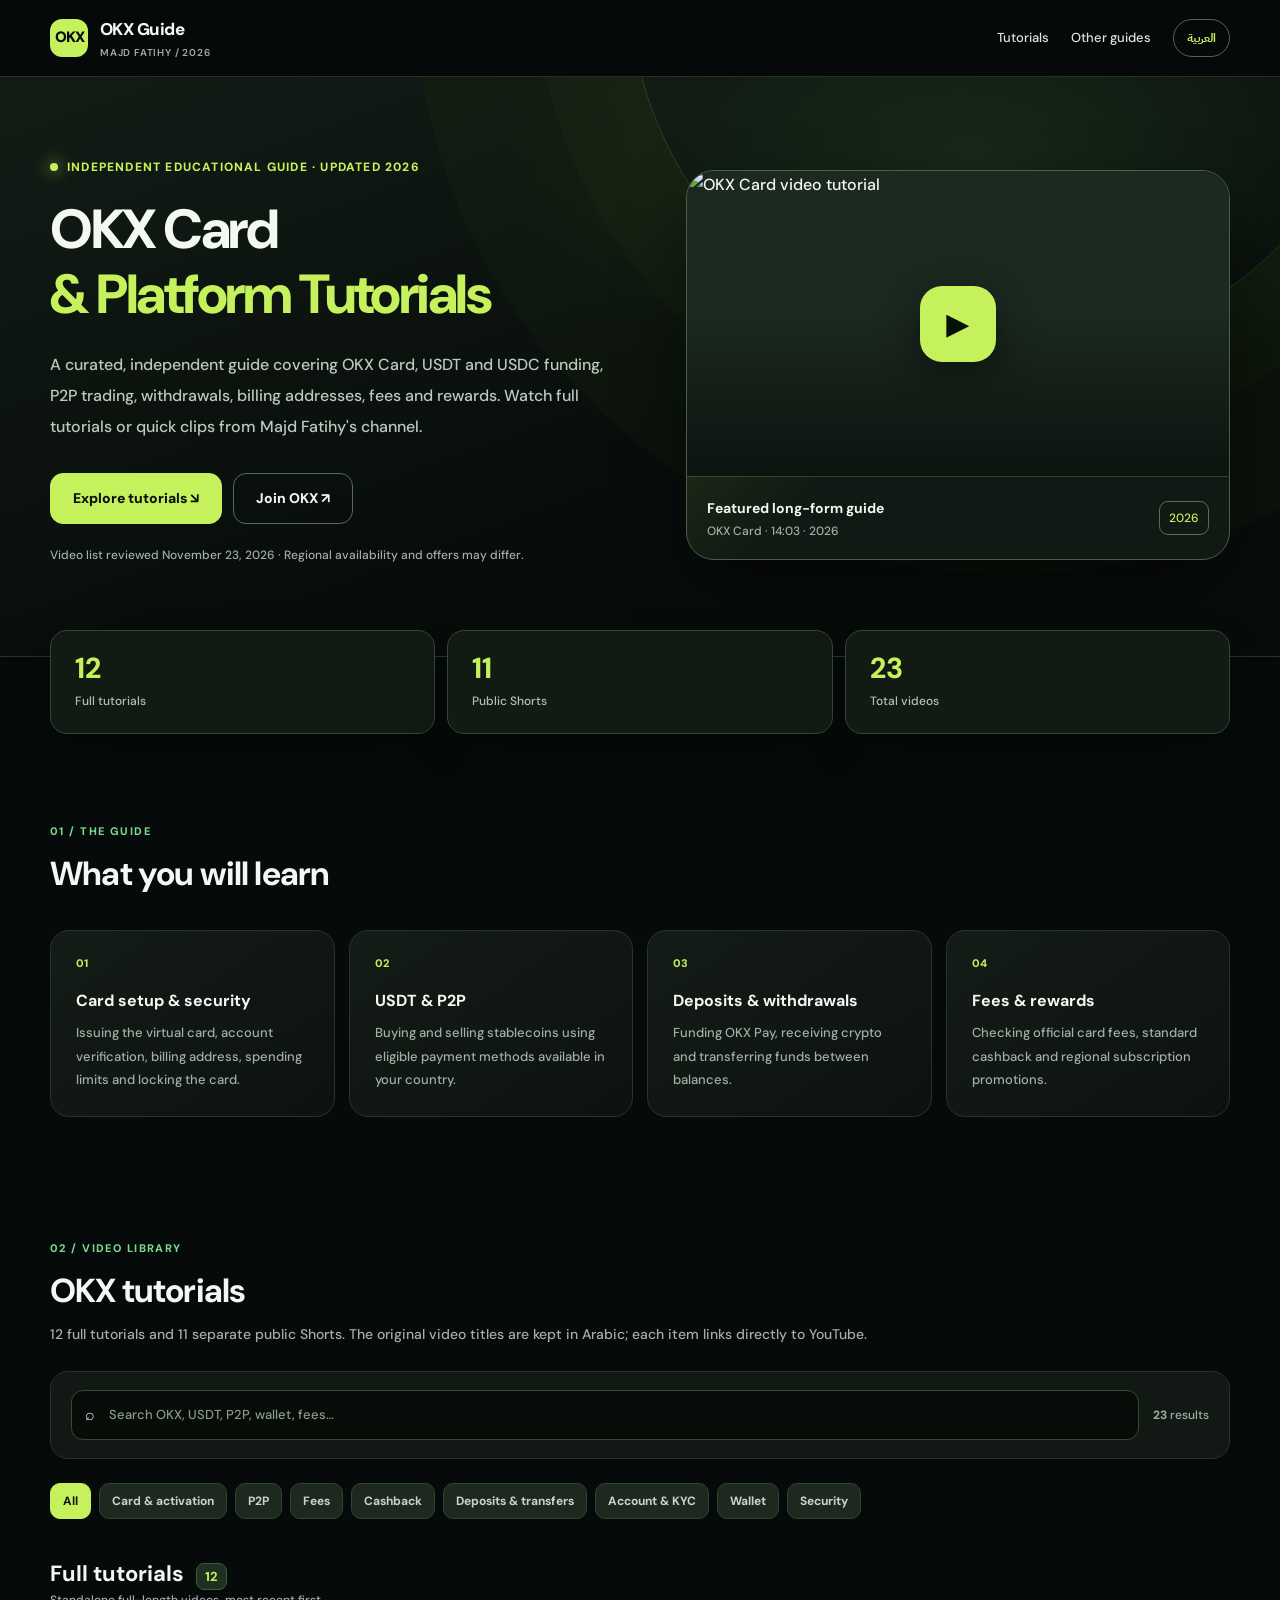
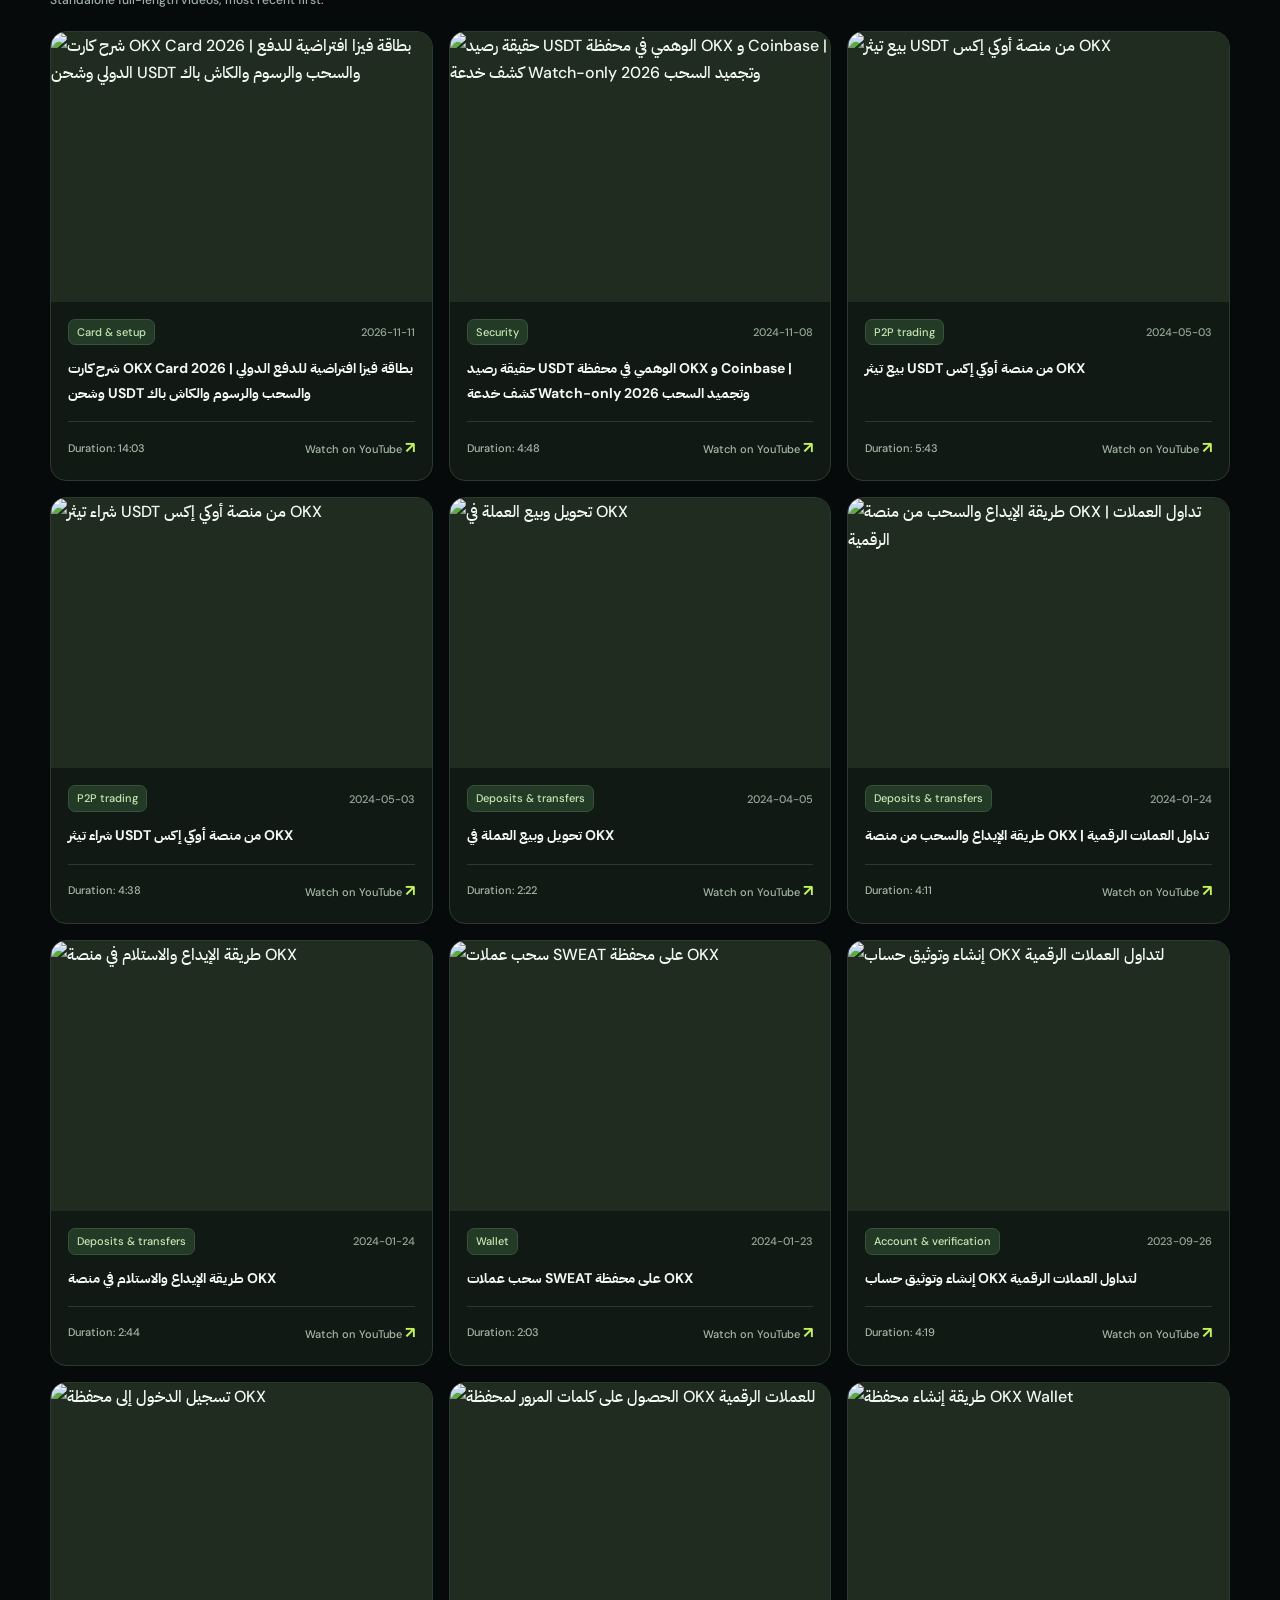
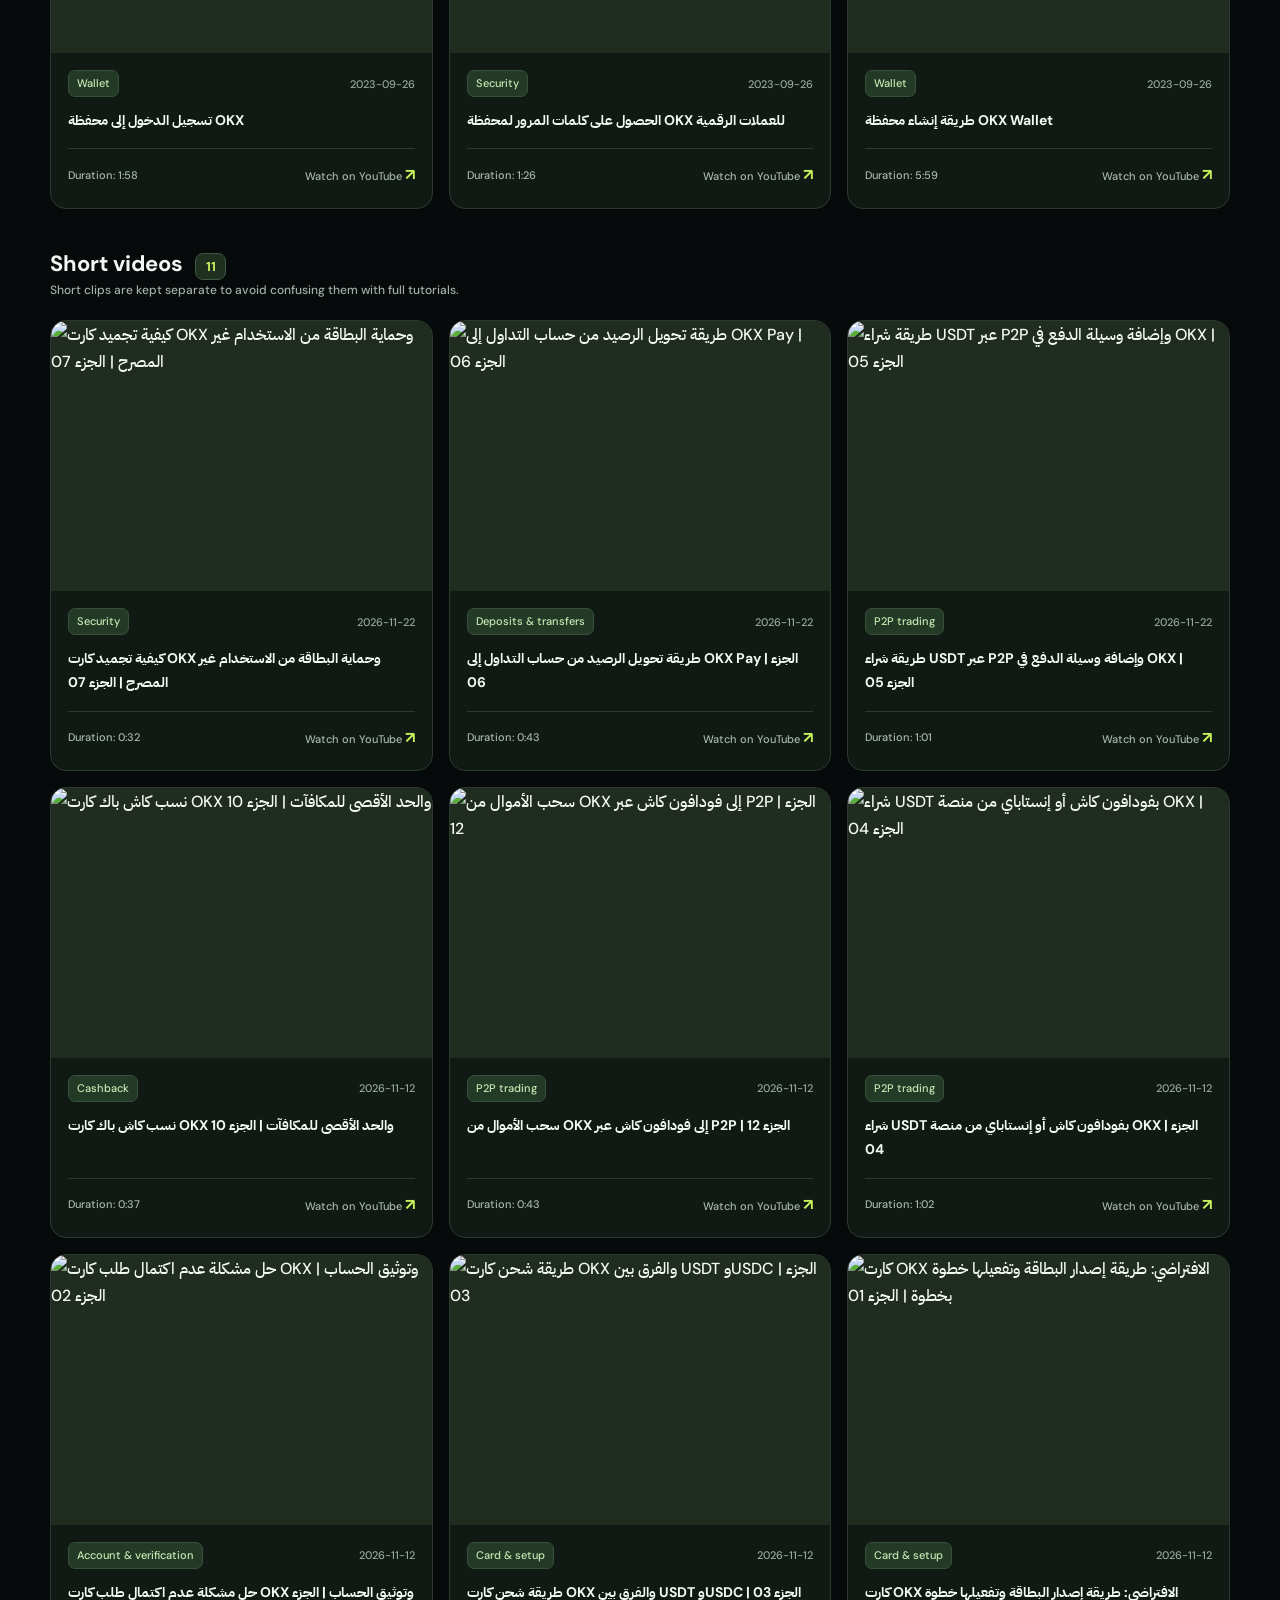
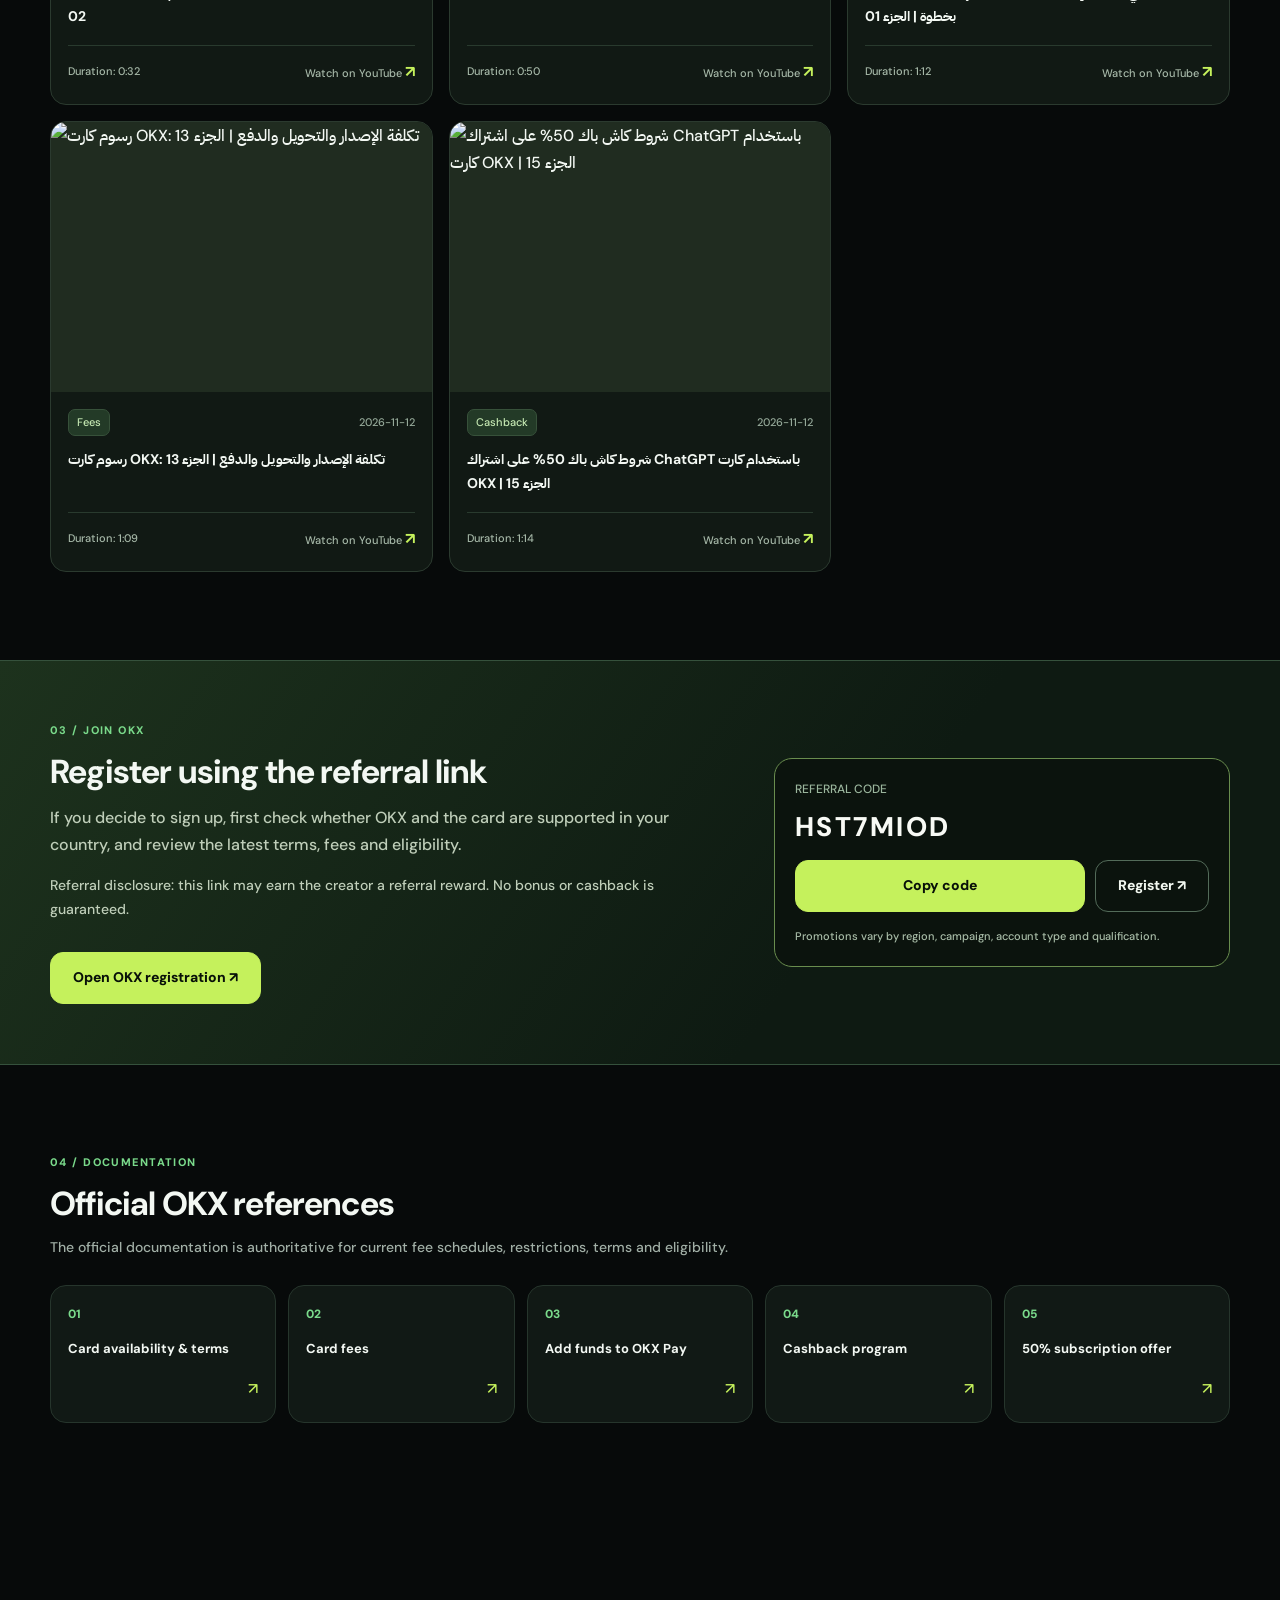
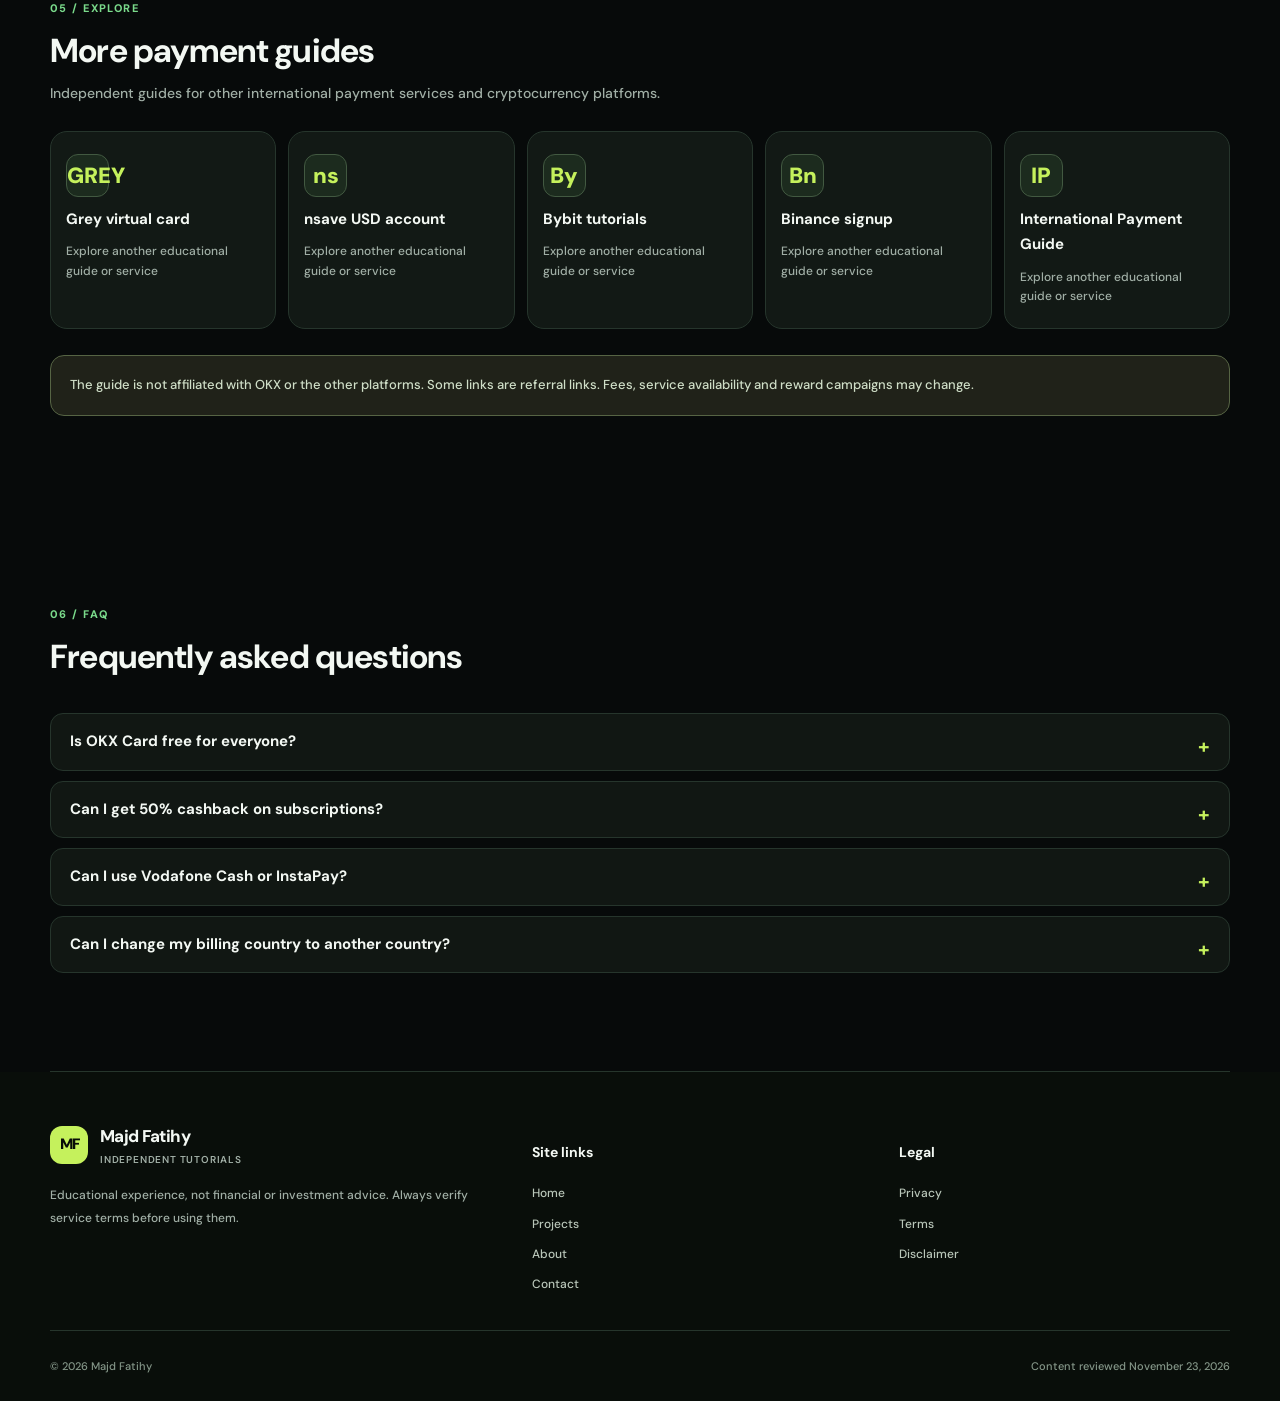
==== commit 5fc067de: "Remove black bars in OKX thumbnails and frame portrait Shorts" ====
--- a/index.html
+++ b/index.html
@@ -10,7 +10,7 @@
 <meta name="twitter:card" content="summary_large_image"><meta name="twitter:title" content="شرح كارت OKX 2026 | شحن USDT وP2P والرسوم والكاش باك"><meta name="twitter:description" content="دليل شروحات OKX بالعربية: طريقة إصدار كارت OKX، شحن USDT وUSDC، تداول P2P، السحب، الرسوم والكاش باك. 12 فيديو طويل و11 Short مع مصادر رسمية."><meta name="twitter:image" content="https://i.ytimg.com/vi/Xyp0NekCmoM/maxresdefault.jpg">
 <link rel="stylesheet" href="assets/style.css">
 <script>(function(){try{if(!/^https?:$/.test(location.protocol))return;if(/bot|crawler|spider|preview/i.test(navigator.userAgent))return;var saved=localStorage.getItem('okx-guide-language');var preferred=(navigator.language||'').toLowerCase();if(saved==='en'||(!saved&&!preferred.startsWith('ar')))location.replace(new URL('en/',location.href).href)}catch(e){}})();</script>
-<script type="application/ld+json">{"@context":"https://schema.org","@graph":[{"@type":"WebPage","@id":"https://dev.majdfatihy.com/okx-card-guide/#page","url":"https://dev.majdfatihy.com/okx-card-guide/","name":"شرح كارت OKX 2026 | شحن USDT وP2P والرسوم والكاش باك","description":"دليل شروحات OKX بالعربية: طريقة إصدار كارت OKX، شحن USDT وUSDC، تداول P2P، السحب، الرسوم والكاش باك. 12 فيديو طويل و11 Short مع مصادر رسمية.","inLanguage":"ar","dateModified":"2026-11-23","isPartOf":{"@type":"WebSite","name":"Majd Fatihy","url":"https://dev.majdfatihy.com/"}},{"@type":"BreadcrumbList","itemListElement":[{"@type":"ListItem","position":1,"name":"الرئيسية","item":"https://dev.majdfatihy.com/"},{"@type":"ListItem","position":2,"name":"OKX Card","item":"https://dev.majdfatihy.com/okx-card-guide/"}]},{"@type":"ItemList","name":"مكتبة الشروحات","numberOfItems":23,"itemListElement":[{"@type":"ListItem","position":1,"url":"https://www.youtube.com/watch?v=Xyp0NekCmoM","name":"شرح كارت OKX Card 2026 | بطاقة فيزا افتراضية للدفع الدولي وشحن USDT والسحب والرسوم والكاش باك"},{"@type":"ListItem","position":2,"url":"https://www.youtube.com/watch?v=XD3d37lcie0","name":"حقيقة رصيد USDT الوهمي في محفظة OKX و Coinbase | كشف خدعة Watch-only وتجميد السحب 2026"},{"@type":"ListItem","position":3,"url":"https://www.youtube.com/watch?v=wf7lTBbnVP8","name":"بيع تيثر USDT من منصة أوكي إكس OKX"},{"@type":"ListItem","position":4,"url":"https://www.youtube.com/watch?v=NFUcLU-_ja8","name":"شراء تيثر USDT من منصة أوكي إكس OKX"},{"@type":"ListItem","position":5,"url":"https://www.youtube.com/watch?v=v2cx5ez-lk8","name":"تحويل وبيع العملة في OKX"},{"@type":"ListItem","position":6,"url":"https://www.youtube.com/watch?v=6oFZTTWnxrM","name":"طريقة الإيداع والسحب من منصة OKX | تداول العملات الرقمية"},{"@type":"ListItem","position":7,"url":"https://www.youtube.com/watch?v=-NLYalABzXw","name":"طريقة الإيداع والاستلام في منصة OKX"},{"@type":"ListItem","position":8,"url":"https://www.youtube.com/watch?v=kwzSqV8y1iU","name":"سحب عملات SWEAT على محفظة OKX"},{"@type":"ListItem","position":9,"url":"https://www.youtube.com/watch?v=XElvLla9ffE","name":"إنشاء وتوثيق حساب OKX لتداول العملات الرقمية"},{"@type":"ListItem","position":10,"url":"https://www.youtube.com/watch?v=srmfbFTVdbk","name":"تسجيل الدخول إلى محفظة OKX"},{"@type":"ListItem","position":11,"url":"https://www.youtube.com/watch?v=l8kf1Xu0Bv8","name":"الحصول على كلمات المرور لمحفظة OKX للعملات الرقمية"},{"@type":"ListItem","position":12,"url":"https://www.youtube.com/watch?v=h_z2y0EAil0","name":"طريقة إنشاء محفظة OKX Wallet"},{"@type":"ListItem","position":13,"url":"https://www.youtube.com/watch?v=IxfGbR-ljwY","name":"كيفية تجميد كارت OKX وحماية البطاقة من الاستخدام غير المصرح | الجزء 07"},{"@type":"ListItem","position":14,"url":"https://www.youtube.com/watch?v=tkaAwe_eJh0","name":"طريقة تحويل الرصيد من حساب التداول إلى OKX Pay | الجزء 06"},{"@type":"ListItem","position":15,"url":"https://www.youtube.com/watch?v=dRuAaHW-5jw","name":"طريقة شراء USDT عبر P2P وإضافة وسيلة الدفع في OKX | الجزء 05"},{"@type":"ListItem","position":16,"url":"https://www.youtube.com/watch?v=n_dzqlrH7z0","name":"نسب كاش باك كارت OKX والحد الأقصى للمكافآت | الجزء 10"},{"@type":"ListItem","position":17,"url":"https://www.youtube.com/watch?v=QK8GD9bOLt4","name":"سحب الأموال من OKX إلى فودافون كاش عبر P2P | الجزء 12"},{"@type":"ListItem","position":18,"url":"https://www.youtube.com/watch?v=oal59mmwDBw","name":"شراء USDT بفودافون كاش أو إنستاباي من منصة OKX | الجزء 04"},{"@type":"ListItem","position":19,"url":"https://www.youtube.com/watch?v=M6ncKKL40tI","name":"حل مشكلة عدم اكتمال طلب كارت OKX وتوثيق الحساب | الجزء 02"},{"@type":"ListItem","position":20,"url":"https://www.youtube.com/watch?v=jD9dnEHMMao","name":"طريقة شحن كارت OKX والفرق بين USDT وUSDC | الجزء 03"},{"@type":"ListItem","position":21,"url":"https://www.youtube.com/watch?v=ixGegHORUmU","name":"كارت OKX الافتراضي: طريقة إصدار البطاقة وتفعيلها خطوة بخطوة | الجزء 01"},{"@type":"ListItem","position":22,"url":"https://www.youtube.com/watch?v=5F76YQ2eOTQ","name":"رسوم كارت OKX: تكلفة الإصدار والتحويل والدفع | الجزء 13"},{"@type":"ListItem","position":23,"url":"https://www.youtube.com/watch?v=tG6ZEMEiNdY","name":"شروط كاش باك 50% على اشتراك ChatGPT باستخدام كارت OKX | الجزء 15"}]},{"@type":"FAQPage","mainEntity":[{"@type":"Question","name":"هل بطاقة OKX مجانية للجميع؟","acceptedAnswer":{"@type":"Answer","text":"لا يمكن تعميم عرض مجاني أو رسوم ثابتة. تختلف إتاحة البطاقة وتكاليف إصدارها حسب المنطقة والحساب والعروض السارية. راجع صفحة الرسوم في التطبيق."}},{"@type":"Question","name":"هل أقدر أشحن USDT وأسحب الرصيد؟","acceptedAnswer":{"@type":"Answer","text":"الفيديو يشرح مسارات الشحن والتحويل وP2P المستخدمة في التجربة. صلاحية كل طريقة تعتمد على بلدك وحسابك وطرق الدفع المتاحة."}},{"@type":"Question","name":"هل كاش باك 50% مضمون؟","acceptedAnswer":{"@type":"Answer","text":"لا. عرض الاشتراكات متاح للمستخدمين المؤهلين في دول محددة فقط، وقد يلزم تفعيله قبل عملية مؤهلة. تحقق من Card Rewards داخل OKX."}},{"@type":"Question","name":"هل أقدر أغير بلد عنوان الفوترة؟","acceptedAnswer":{"@type":"Answer","text":"استخدم عنوانك الصحيح والمتوافق مع بيانات حسابك؛ اختيار دولة عشوائية قد يؤدي إلى رفض المدفوعات أو طلب تحقق إضافي."}},{"@type":"Question","name":"هل توجد نسخ باللغة الإنجليزية؟","acceptedAnswer":{"@type":"Answer","text":"نعم، اختر English أعلى الصفحة للانتقال إلى نسخة كاملة باللغة الإنجليزية مع بقاء روابط الفيديوهات الأصلية."}}]},{"@type":"VideoObject","name":"شرح كارت OKX Card 2026 | بطاقة فيزا افتراضية للدفع الدولي وشحن USDT والسحب والرسوم والكاش باك","description":"شرح كارت OKX Card 2026 | بطاقة فيزا افتراضية للدفع الدولي وشحن USDT والسحب والرسوم والكاش باك","thumbnailUrl":"https://i.ytimg.com/vi/Xyp0NekCmoM/hqdefault.jpg","uploadDate":"2026-11-11","embedUrl":"https://www.youtube.com/embed/Xyp0NekCmoM","url":"https://www.youtube.com/watch?v=Xyp0NekCmoM","publisher":{"@type":"Organization","name":"Majd Fatihy","url":"https://www.youtube.com/@MajdFatihy"}},{"@type":"VideoObject","name":"حقيقة رصيد USDT الوهمي في محفظة OKX و Coinbase | كشف خدعة Watch-only وتجميد السحب 2026","description":"حقيقة رصيد USDT الوهمي في محفظة OKX و Coinbase | كشف خدعة Watch-only وتجميد السحب 2026","thumbnailUrl":"https://i.ytimg.com/vi/XD3d37lcie0/hqdefault.jpg","uploadDate":"2024-11-08","embedUrl":"https://www.youtube.com/embed/XD3d37lcie0","url":"https://www.youtube.com/watch?v=XD3d37lcie0","publisher":{"@type":"Organization","name":"Majd Fatihy","url":"https://www.youtube.com/@MajdFatihy"}},{"@type":"VideoObject","name":"بيع تيثر USDT من منصة أوكي إكس OKX","description":"بيع تيثر USDT من منصة أوكي إكس OKX","thumbnailUrl":"https://i.ytimg.com/vi/wf7lTBbnVP8/hqdefault.jpg","uploadDate":"2024-05-03","embedUrl":"https://www.youtube.com/embed/wf7lTBbnVP8","url":"https://www.youtube.com/watch?v=wf7lTBbnVP8","publisher":{"@type":"Organization","name":"Majd Fatihy","url":"https://www.youtube.com/@MajdFatihy"}},{"@type":"VideoObject","name":"شراء تيثر USDT من منصة أوكي إكس OKX","description":"شراء تيثر USDT من منصة أوكي إكس OKX","thumbnailUrl":"https://i.ytimg.com/vi/NFUcLU-_ja8/hqdefault.jpg","uploadDate":"2024-05-03","embedUrl":"https://www.youtube.com/embed/NFUcLU-_ja8","url":"https://www.youtube.com/watch?v=NFUcLU-_ja8","publisher":{"@type":"Organization","name":"Majd Fatihy","url":"https://www.youtube.com/@MajdFatihy"}},{"@type":"VideoObject","name":"تحويل وبيع العملة في OKX","description":"تحويل وبيع العملة في OKX","thumbnailUrl":"https://i.ytimg.com/vi/v2cx5ez-lk8/hqdefault.jpg","uploadDate":"2024-04-05","embedUrl":"https://www.youtube.com/embed/v2cx5ez-lk8","url":"https://www.youtube.com/watch?v=v2cx5ez-lk8","publisher":{"@type":"Organization","name":"Majd Fatihy","url":"https://www.youtube.com/@MajdFatihy"}},{"@type":"VideoObject","name":"طريقة الإيداع والسحب من منصة OKX | تداول العملات الرقمية","description":"طريقة الإيداع والسحب من منصة OKX | تداول العملات الرقمية","thumbnailUrl":"https://i.ytimg.com/vi/6oFZTTWnxrM/hqdefault.jpg","uploadDate":"2024-01-24","embedUrl":"https://www.youtube.com/embed/6oFZTTWnxrM","url":"https://www.youtube.com/watch?v=6oFZTTWnxrM","publisher":{"@type":"Organization","name":"Majd Fatihy","url":"https://www.youtube.com/@MajdFatihy"}},{"@type":"VideoObject","name":"طريقة الإيداع والاستلام في منصة OKX","description":"طريقة الإيداع والاستلام في منصة OKX","thumbnailUrl":"https://i.ytimg.com/vi/-NLYalABzXw/hqdefault.jpg","uploadDate":"2024-01-24","embedUrl":"https://www.youtube.com/embed/-NLYalABzXw","url":"https://www.youtube.com/watch?v=-NLYalABzXw","publisher":{"@type":"Organization","name":"Majd Fatihy","url":"https://www.youtube.com/@MajdFatihy"}},{"@type":"VideoObject","name":"سحب عملات SWEAT على محفظة OKX","description":"سحب عملات SWEAT على محفظة OKX","thumbnailUrl":"https://i.ytimg.com/vi/kwzSqV8y1iU/hqdefault.jpg","uploadDate":"2024-01-23","embedUrl":"https://www.youtube.com/embed/kwzSqV8y1iU","url":"https://www.youtube.com/watch?v=kwzSqV8y1iU","publisher":{"@type":"Organization","name":"Majd Fatihy","url":"https://www.youtube.com/@MajdFatihy"}},{"@type":"VideoObject","name":"إنشاء وتوثيق حساب OKX لتداول العملات الرقمية","description":"إنشاء وتوثيق حساب OKX لتداول العملات الرقمية","thumbnailUrl":"https://i.ytimg.com/vi/XElvLla9ffE/hqdefault.jpg","uploadDate":"2023-09-26","embedUrl":"https://www.youtube.com/embed/XElvLla9ffE","url":"https://www.youtube.com/watch?v=XElvLla9ffE","publisher":{"@type":"Organization","name":"Majd Fatihy","url":"https://www.youtube.com/@MajdFatihy"}},{"@type":"VideoObject","name":"تسجيل الدخول إلى محفظة OKX","description":"تسجيل الدخول إلى محفظة OKX","thumbnailUrl":"https://i.ytimg.com/vi/srmfbFTVdbk/hqdefault.jpg","uploadDate":"2023-09-26","embedUrl":"https://www.youtube.com/embed/srmfbFTVdbk","url":"https://www.youtube.com/watch?v=srmfbFTVdbk","publisher":{"@type":"Organization","name":"Majd Fatihy","url":"https://www.youtube.com/@MajdFatihy"}},{"@type":"VideoObject","name":"الحصول على كلمات المرور لمحفظة OKX للعملات الرقمية","description":"الحصول على كلمات المرور لمحفظة OKX للعملات الرقمية","thumbnailUrl":"https://i.ytimg.com/vi/l8kf1Xu0Bv8/hqdefault.jpg","uploadDate":"2023-09-26","embedUrl":"https://www.youtube.com/embed/l8kf1Xu0Bv8","url":"https://www.youtube.com/watch?v=l8kf1Xu0Bv8","publisher":{"@type":"Organization","name":"Majd Fatihy","url":"https://www.youtube.com/@MajdFatihy"}},{"@type":"VideoObject","name":"طريقة إنشاء محفظة OKX Wallet","description":"طريقة إنشاء محفظة OKX Wallet","thumbnailUrl":"https://i.ytimg.com/vi/h_z2y0EAil0/hqdefault.jpg","uploadDate":"2023-09-26","embedUrl":"https://www.youtube.com/embed/h_z2y0EAil0","url":"https://www.youtube.com/watch?v=h_z2y0EAil0","publisher":{"@type":"Organization","name":"Majd Fatihy","url":"https://www.youtube.com/@MajdFatihy"}},{"@type":"VideoObject","name":"كيفية تجميد كارت OKX وحماية البطاقة من الاستخدام غير المصرح | الجزء 07","description":"كيفية تجميد كارت OKX وحماية البطاقة من الاستخدام غير المصرح | الجزء 07","thumbnailUrl":"https://i.ytimg.com/vi/IxfGbR-ljwY/hqdefault.jpg","uploadDate":"2026-11-22","embedUrl":"https://www.youtube.com/embed/IxfGbR-ljwY","url":"https://www.youtube.com/watch?v=IxfGbR-ljwY","publisher":{"@type":"Organization","name":"Majd Fatihy","url":"https://www.youtube.com/@MajdFatihy"}},{"@type":"VideoObject","name":"طريقة تحويل الرصيد من حساب التداول إلى OKX Pay | الجزء 06","description":"طريقة تحويل الرصيد من حساب التداول إلى OKX Pay | الجزء 06","thumbnailUrl":"https://i.ytimg.com/vi/tkaAwe_eJh0/hqdefault.jpg","uploadDate":"2026-11-22","embedUrl":"https://www.youtube.com/embed/tkaAwe_eJh0","url":"https://www.youtube.com/watch?v=tkaAwe_eJh0","publisher":{"@type":"Organization","name":"Majd Fatihy","url":"https://www.youtube.com/@MajdFatihy"}},{"@type":"VideoObject","name":"طريقة شراء USDT عبر P2P وإضافة وسيلة الدفع في OKX | الجزء 05","description":"طريقة شراء USDT عبر P2P وإضافة وسيلة الدفع في OKX | الجزء 05","thumbnailUrl":"https://i.ytimg.com/vi/dRuAaHW-5jw/hqdefault.jpg","uploadDate":"2026-11-22","embedUrl":"https://www.youtube.com/embed/dRuAaHW-5jw","url":"https://www.youtube.com/watch?v=dRuAaHW-5jw","publisher":{"@type":"Organization","name":"Majd Fatihy","url":"https://www.youtube.com/@MajdFatihy"}},{"@type":"VideoObject","name":"نسب كاش باك كارت OKX والحد الأقصى للمكافآت | الجزء 10","description":"نسب كاش باك كارت OKX والحد الأقصى للمكافآت | الجزء 10","thumbnailUrl":"https://i.ytimg.com/vi/n_dzqlrH7z0/hqdefault.jpg","uploadDate":"2026-11-12","embedUrl":"https://www.youtube.com/embed/n_dzqlrH7z0","url":"https://www.youtube.com/watch?v=n_dzqlrH7z0","publisher":{"@type":"Organization","name":"Majd Fatihy","url":"https://www.youtube.com/@MajdFatihy"}},{"@type":"VideoObject","name":"سحب الأموال من OKX إلى فودافون كاش عبر P2P | الجزء 12","description":"سحب الأموال من OKX إلى فودافون كاش عبر P2P | الجزء 12","thumbnailUrl":"https://i.ytimg.com/vi/QK8GD9bOLt4/hqdefault.jpg","uploadDate":"2026-11-12","embedUrl":"https://www.youtube.com/embed/QK8GD9bOLt4","url":"https://www.youtube.com/watch?v=QK8GD9bOLt4","publisher":{"@type":"Organization","name":"Majd Fatihy","url":"https://www.youtube.com/@MajdFatihy"}},{"@type":"VideoObject","name":"شراء USDT بفودافون كاش أو إنستاباي من منصة OKX | الجزء 04","description":"شراء USDT بفودافون كاش أو إنستاباي من منصة OKX | الجزء 04","thumbnailUrl":"https://i.ytimg.com/vi/oal59mmwDBw/hqdefault.jpg","uploadDate":"2026-11-12","embedUrl":"https://www.youtube.com/embed/oal59mmwDBw","url":"https://www.youtube.com/watch?v=oal59mmwDBw","publisher":{"@type":"Organization","name":"Majd Fatihy","url":"https://www.youtube.com/@MajdFatihy"}},{"@type":"VideoObject","name":"حل مشكلة عدم اكتمال طلب كارت OKX وتوثيق الحساب | الجزء 02","description":"حل مشكلة عدم اكتمال طلب كارت OKX وتوثيق الحساب | الجزء 02","thumbnailUrl":"https://i.ytimg.com/vi/M6ncKKL40tI/hqdefault.jpg","uploadDate":"2026-11-12","embedUrl":"https://www.youtube.com/embed/M6ncKKL40tI","url":"https://www.youtube.com/watch?v=M6ncKKL40tI","publisher":{"@type":"Organization","name":"Majd Fatihy","url":"https://www.youtube.com/@MajdFatihy"}},{"@type":"VideoObject","name":"طريقة شحن كارت OKX والفرق بين USDT وUSDC | الجزء 03","description":"طريقة شحن كارت OKX والفرق بين USDT وUSDC | الجزء 03","thumbnailUrl":"https://i.ytimg.com/vi/jD9dnEHMMao/hqdefault.jpg","uploadDate":"2026-11-12","embedUrl":"https://www.youtube.com/embed/jD9dnEHMMao","url":"https://www.youtube.com/watch?v=jD9dnEHMMao","publisher":{"@type":"Organization","name":"Majd Fatihy","url":"https://www.youtube.com/@MajdFatihy"}},{"@type":"VideoObject","name":"كارت OKX الافتراضي: طريقة إصدار البطاقة وتفعيلها خطوة بخطوة | الجزء 01","description":"كارت OKX الافتراضي: طريقة إصدار البطاقة وتفعيلها خطوة بخطوة | الجزء 01","thumbnailUrl":"https://i.ytimg.com/vi/ixGegHORUmU/hqdefault.jpg","uploadDate":"2026-11-12","embedUrl":"https://www.youtube.com/embed/ixGegHORUmU","url":"https://www.youtube.com/watch?v=ixGegHORUmU","publisher":{"@type":"Organization","name":"Majd Fatihy","url":"https://www.youtube.com/@MajdFatihy"}},{"@type":"VideoObject","name":"رسوم كارت OKX: تكلفة الإصدار والتحويل والدفع | الجزء 13","description":"رسوم كارت OKX: تكلفة الإصدار والتحويل والدفع | الجزء 13","thumbnailUrl":"https://i.ytimg.com/vi/5F76YQ2eOTQ/hqdefault.jpg","uploadDate":"2026-11-12","embedUrl":"https://www.youtube.com/embed/5F76YQ2eOTQ","url":"https://www.youtube.com/watch?v=5F76YQ2eOTQ","publisher":{"@type":"Organization","name":"Majd Fatihy","url":"https://www.youtube.com/@MajdFatihy"}},{"@type":"VideoObject","name":"شروط كاش باك 50% على اشتراك ChatGPT باستخدام كارت OKX | الجزء 15","description":"شروط كاش باك 50% على اشتراك ChatGPT باستخدام كارت OKX | الجزء 15","thumbnailUrl":"https://i.ytimg.com/vi/tG6ZEMEiNdY/hqdefault.jpg","uploadDate":"2026-11-12","embedUrl":"https://www.youtube.com/embed/tG6ZEMEiNdY","url":"https://www.youtube.com/watch?v=tG6ZEMEiNdY","publisher":{"@type":"Organization","name":"Majd Fatihy","url":"https://www.youtube.com/@MajdFatihy"}}]}</script>
+<script type="application/ld+json">{"@context":"https://schema.org","@graph":[{"@type":"WebPage","@id":"https://dev.majdfatihy.com/okx-card-guide/#page","url":"https://dev.majdfatihy.com/okx-card-guide/","name":"شرح كارت OKX 2026 | شحن USDT وP2P والرسوم والكاش باك","description":"دليل شروحات OKX بالعربية: طريقة إصدار كارت OKX، شحن USDT وUSDC، تداول P2P، السحب، الرسوم والكاش باك. 12 فيديو طويل و11 Short مع مصادر رسمية.","inLanguage":"ar","dateModified":"2026-11-23","isPartOf":{"@type":"WebSite","name":"Majd Fatihy","url":"https://dev.majdfatihy.com/"}},{"@type":"BreadcrumbList","itemListElement":[{"@type":"ListItem","position":1,"name":"الرئيسية","item":"https://dev.majdfatihy.com/"},{"@type":"ListItem","position":2,"name":"OKX Card","item":"https://dev.majdfatihy.com/okx-card-guide/"}]},{"@type":"ItemList","name":"مكتبة الشروحات","numberOfItems":23,"itemListElement":[{"@type":"ListItem","position":1,"url":"https://www.youtube.com/watch?v=Xyp0NekCmoM","name":"شرح كارت OKX Card 2026 | بطاقة فيزا افتراضية للدفع الدولي وشحن USDT والسحب والرسوم والكاش باك"},{"@type":"ListItem","position":2,"url":"https://www.youtube.com/watch?v=XD3d37lcie0","name":"حقيقة رصيد USDT الوهمي في محفظة OKX و Coinbase | كشف خدعة Watch-only وتجميد السحب 2026"},{"@type":"ListItem","position":3,"url":"https://www.youtube.com/watch?v=wf7lTBbnVP8","name":"بيع تيثر USDT من منصة أوكي إكس OKX"},{"@type":"ListItem","position":4,"url":"https://www.youtube.com/watch?v=NFUcLU-_ja8","name":"شراء تيثر USDT من منصة أوكي إكس OKX"},{"@type":"ListItem","position":5,"url":"https://www.youtube.com/watch?v=v2cx5ez-lk8","name":"تحويل وبيع العملة في OKX"},{"@type":"ListItem","position":6,"url":"https://www.youtube.com/watch?v=6oFZTTWnxrM","name":"طريقة الإيداع والسحب من منصة OKX | تداول العملات الرقمية"},{"@type":"ListItem","position":7,"url":"https://www.youtube.com/watch?v=-NLYalABzXw","name":"طريقة الإيداع والاستلام في منصة OKX"},{"@type":"ListItem","position":8,"url":"https://www.youtube.com/watch?v=kwzSqV8y1iU","name":"سحب عملات SWEAT على محفظة OKX"},{"@type":"ListItem","position":9,"url":"https://www.youtube.com/watch?v=XElvLla9ffE","name":"إنشاء وتوثيق حساب OKX لتداول العملات الرقمية"},{"@type":"ListItem","position":10,"url":"https://www.youtube.com/watch?v=srmfbFTVdbk","name":"تسجيل الدخول إلى محفظة OKX"},{"@type":"ListItem","position":11,"url":"https://www.youtube.com/watch?v=l8kf1Xu0Bv8","name":"الحصول على كلمات المرور لمحفظة OKX للعملات الرقمية"},{"@type":"ListItem","position":12,"url":"https://www.youtube.com/watch?v=h_z2y0EAil0","name":"طريقة إنشاء محفظة OKX Wallet"},{"@type":"ListItem","position":13,"url":"https://www.youtube.com/watch?v=IxfGbR-ljwY","name":"كيفية تجميد كارت OKX وحماية البطاقة من الاستخدام غير المصرح | الجزء 07"},{"@type":"ListItem","position":14,"url":"https://www.youtube.com/watch?v=tkaAwe_eJh0","name":"طريقة تحويل الرصيد من حساب التداول إلى OKX Pay | الجزء 06"},{"@type":"ListItem","position":15,"url":"https://www.youtube.com/watch?v=dRuAaHW-5jw","name":"طريقة شراء USDT عبر P2P وإضافة وسيلة الدفع في OKX | الجزء 05"},{"@type":"ListItem","position":16,"url":"https://www.youtube.com/watch?v=n_dzqlrH7z0","name":"نسب كاش باك كارت OKX والحد الأقصى للمكافآت | الجزء 10"},{"@type":"ListItem","position":17,"url":"https://www.youtube.com/watch?v=QK8GD9bOLt4","name":"سحب الأموال من OKX إلى فودافون كاش عبر P2P | الجزء 12"},{"@type":"ListItem","position":18,"url":"https://www.youtube.com/watch?v=oal59mmwDBw","name":"شراء USDT بفودافون كاش أو إنستاباي من منصة OKX | الجزء 04"},{"@type":"ListItem","position":19,"url":"https://www.youtube.com/watch?v=M6ncKKL40tI","name":"حل مشكلة عدم اكتمال طلب كارت OKX وتوثيق الحساب | الجزء 02"},{"@type":"ListItem","position":20,"url":"https://www.youtube.com/watch?v=jD9dnEHMMao","name":"طريقة شحن كارت OKX والفرق بين USDT وUSDC | الجزء 03"},{"@type":"ListItem","position":21,"url":"https://www.youtube.com/watch?v=ixGegHORUmU","name":"كارت OKX الافتراضي: طريقة إصدار البطاقة وتفعيلها خطوة بخطوة | الجزء 01"},{"@type":"ListItem","position":22,"url":"https://www.youtube.com/watch?v=5F76YQ2eOTQ","name":"رسوم كارت OKX: تكلفة الإصدار والتحويل والدفع | الجزء 13"},{"@type":"ListItem","position":23,"url":"https://www.youtube.com/watch?v=tG6ZEMEiNdY","name":"شروط كاش باك 50% على اشتراك ChatGPT باستخدام كارت OKX | الجزء 15"}]},{"@type":"FAQPage","mainEntity":[{"@type":"Question","name":"هل بطاقة OKX مجانية للجميع؟","acceptedAnswer":{"@type":"Answer","text":"لا يمكن تعميم عرض مجاني أو رسوم ثابتة. تختلف إتاحة البطاقة وتكاليف إصدارها حسب المنطقة والحساب والعروض السارية. راجع صفحة الرسوم في التطبيق."}},{"@type":"Question","name":"هل أقدر أشحن USDT وأسحب الرصيد؟","acceptedAnswer":{"@type":"Answer","text":"الفيديو يشرح مسارات الشحن والتحويل وP2P المستخدمة في التجربة. صلاحية كل طريقة تعتمد على بلدك وحسابك وطرق الدفع المتاحة."}},{"@type":"Question","name":"هل كاش باك 50% مضمون؟","acceptedAnswer":{"@type":"Answer","text":"لا. عرض الاشتراكات متاح للمستخدمين المؤهلين في دول محددة فقط، وقد يلزم تفعيله قبل عملية مؤهلة. تحقق من Card Rewards داخل OKX."}},{"@type":"Question","name":"هل أقدر أغير بلد عنوان الفوترة؟","acceptedAnswer":{"@type":"Answer","text":"استخدم عنوانك الصحيح والمتوافق مع بيانات حسابك؛ اختيار دولة عشوائية قد يؤدي إلى رفض المدفوعات أو طلب تحقق إضافي."}},{"@type":"Question","name":"هل توجد نسخ باللغة الإنجليزية؟","acceptedAnswer":{"@type":"Answer","text":"نعم، اختر English أعلى الصفحة للانتقال إلى نسخة كاملة باللغة الإنجليزية مع بقاء روابط الفيديوهات الأصلية."}}]},{"@type":"VideoObject","name":"شرح كارت OKX Card 2026 | بطاقة فيزا افتراضية للدفع الدولي وشحن USDT والسحب والرسوم والكاش باك","description":"شرح كارت OKX Card 2026 | بطاقة فيزا افتراضية للدفع الدولي وشحن USDT والسحب والرسوم والكاش باك","thumbnailUrl":"https://i.ytimg.com/vi/Xyp0NekCmoM/mqdefault.jpg","uploadDate":"2026-11-11","embedUrl":"https://www.youtube.com/embed/Xyp0NekCmoM","url":"https://www.youtube.com/watch?v=Xyp0NekCmoM","publisher":{"@type":"Organization","name":"Majd Fatihy","url":"https://www.youtube.com/@MajdFatihy"}},{"@type":"VideoObject","name":"حقيقة رصيد USDT الوهمي في محفظة OKX و Coinbase | كشف خدعة Watch-only وتجميد السحب 2026","description":"حقيقة رصيد USDT الوهمي في محفظة OKX و Coinbase | كشف خدعة Watch-only وتجميد السحب 2026","thumbnailUrl":"https://i.ytimg.com/vi/XD3d37lcie0/mqdefault.jpg","uploadDate":"2024-11-08","embedUrl":"https://www.youtube.com/embed/XD3d37lcie0","url":"https://www.youtube.com/watch?v=XD3d37lcie0","publisher":{"@type":"Organization","name":"Majd Fatihy","url":"https://www.youtube.com/@MajdFatihy"}},{"@type":"VideoObject","name":"بيع تيثر USDT من منصة أوكي إكس OKX","description":"بيع تيثر USDT من منصة أوكي إكس OKX","thumbnailUrl":"https://i.ytimg.com/vi/wf7lTBbnVP8/mqdefault.jpg","uploadDate":"2024-05-03","embedUrl":"https://www.youtube.com/embed/wf7lTBbnVP8","url":"https://www.youtube.com/watch?v=wf7lTBbnVP8","publisher":{"@type":"Organization","name":"Majd Fatihy","url":"https://www.youtube.com/@MajdFatihy"}},{"@type":"VideoObject","name":"شراء تيثر USDT من منصة أوكي إكس OKX","description":"شراء تيثر USDT من منصة أوكي إكس OKX","thumbnailUrl":"https://i.ytimg.com/vi/NFUcLU-_ja8/mqdefault.jpg","uploadDate":"2024-05-03","embedUrl":"https://www.youtube.com/embed/NFUcLU-_ja8","url":"https://www.youtube.com/watch?v=NFUcLU-_ja8","publisher":{"@type":"Organization","name":"Majd Fatihy","url":"https://www.youtube.com/@MajdFatihy"}},{"@type":"VideoObject","name":"تحويل وبيع العملة في OKX","description":"تحويل وبيع العملة في OKX","thumbnailUrl":"https://i.ytimg.com/vi/v2cx5ez-lk8/mqdefault.jpg","uploadDate":"2024-04-05","embedUrl":"https://www.youtube.com/embed/v2cx5ez-lk8","url":"https://www.youtube.com/watch?v=v2cx5ez-lk8","publisher":{"@type":"Organization","name":"Majd Fatihy","url":"https://www.youtube.com/@MajdFatihy"}},{"@type":"VideoObject","name":"طريقة الإيداع والسحب من منصة OKX | تداول العملات الرقمية","description":"طريقة الإيداع والسحب من منصة OKX | تداول العملات الرقمية","thumbnailUrl":"https://i.ytimg.com/vi/6oFZTTWnxrM/mqdefault.jpg","uploadDate":"2024-01-24","embedUrl":"https://www.youtube.com/embed/6oFZTTWnxrM","url":"https://www.youtube.com/watch?v=6oFZTTWnxrM","publisher":{"@type":"Organization","name":"Majd Fatihy","url":"https://www.youtube.com/@MajdFatihy"}},{"@type":"VideoObject","name":"طريقة الإيداع والاستلام في منصة OKX","description":"طريقة الإيداع والاستلام في منصة OKX","thumbnailUrl":"https://i.ytimg.com/vi/-NLYalABzXw/mqdefault.jpg","uploadDate":"2024-01-24","embedUrl":"https://www.youtube.com/embed/-NLYalABzXw","url":"https://www.youtube.com/watch?v=-NLYalABzXw","publisher":{"@type":"Organization","name":"Majd Fatihy","url":"https://www.youtube.com/@MajdFatihy"}},{"@type":"VideoObject","name":"سحب عملات SWEAT على محفظة OKX","description":"سحب عملات SWEAT على محفظة OKX","thumbnailUrl":"https://i.ytimg.com/vi/kwzSqV8y1iU/mqdefault.jpg","uploadDate":"2024-01-23","embedUrl":"https://www.youtube.com/embed/kwzSqV8y1iU","url":"https://www.youtube.com/watch?v=kwzSqV8y1iU","publisher":{"@type":"Organization","name":"Majd Fatihy","url":"https://www.youtube.com/@MajdFatihy"}},{"@type":"VideoObject","name":"إنشاء وتوثيق حساب OKX لتداول العملات الرقمية","description":"إنشاء وتوثيق حساب OKX لتداول العملات الرقمية","thumbnailUrl":"https://i.ytimg.com/vi/XElvLla9ffE/mqdefault.jpg","uploadDate":"2023-09-26","embedUrl":"https://www.youtube.com/embed/XElvLla9ffE","url":"https://www.youtube.com/watch?v=XElvLla9ffE","publisher":{"@type":"Organization","name":"Majd Fatihy","url":"https://www.youtube.com/@MajdFatihy"}},{"@type":"VideoObject","name":"تسجيل الدخول إلى محفظة OKX","description":"تسجيل الدخول إلى محفظة OKX","thumbnailUrl":"https://i.ytimg.com/vi/srmfbFTVdbk/mqdefault.jpg","uploadDate":"2023-09-26","embedUrl":"https://www.youtube.com/embed/srmfbFTVdbk","url":"https://www.youtube.com/watch?v=srmfbFTVdbk","publisher":{"@type":"Organization","name":"Majd Fatihy","url":"https://www.youtube.com/@MajdFatihy"}},{"@type":"VideoObject","name":"الحصول على كلمات المرور لمحفظة OKX للعملات الرقمية","description":"الحصول على كلمات المرور لمحفظة OKX للعملات الرقمية","thumbnailUrl":"https://i.ytimg.com/vi/l8kf1Xu0Bv8/mqdefault.jpg","uploadDate":"2023-09-26","embedUrl":"https://www.youtube.com/embed/l8kf1Xu0Bv8","url":"https://www.youtube.com/watch?v=l8kf1Xu0Bv8","publisher":{"@type":"Organization","name":"Majd Fatihy","url":"https://www.youtube.com/@MajdFatihy"}},{"@type":"VideoObject","name":"طريقة إنشاء محفظة OKX Wallet","description":"طريقة إنشاء محفظة OKX Wallet","thumbnailUrl":"https://i.ytimg.com/vi/h_z2y0EAil0/mqdefault.jpg","uploadDate":"2023-09-26","embedUrl":"https://www.youtube.com/embed/h_z2y0EAil0","url":"https://www.youtube.com/watch?v=h_z2y0EAil0","publisher":{"@type":"Organization","name":"Majd Fatihy","url":"https://www.youtube.com/@MajdFatihy"}},{"@type":"VideoObject","name":"كيفية تجميد كارت OKX وحماية البطاقة من الاستخدام غير المصرح | الجزء 07","description":"كيفية تجميد كارت OKX وحماية البطاقة من الاستخدام غير المصرح | الجزء 07","thumbnailUrl":"https://i.ytimg.com/vi/IxfGbR-ljwY/mqdefault.jpg","uploadDate":"2026-11-22","embedUrl":"https://www.youtube.com/embed/IxfGbR-ljwY","url":"https://www.youtube.com/watch?v=IxfGbR-ljwY","publisher":{"@type":"Organization","name":"Majd Fatihy","url":"https://www.youtube.com/@MajdFatihy"}},{"@type":"VideoObject","name":"طريقة تحويل الرصيد من حساب التداول إلى OKX Pay | الجزء 06","description":"طريقة تحويل الرصيد من حساب التداول إلى OKX Pay | الجزء 06","thumbnailUrl":"https://i.ytimg.com/vi/tkaAwe_eJh0/mqdefault.jpg","uploadDate":"2026-11-22","embedUrl":"https://www.youtube.com/embed/tkaAwe_eJh0","url":"https://www.youtube.com/watch?v=tkaAwe_eJh0","publisher":{"@type":"Organization","name":"Majd Fatihy","url":"https://www.youtube.com/@MajdFatihy"}},{"@type":"VideoObject","name":"طريقة شراء USDT عبر P2P وإضافة وسيلة الدفع في OKX | الجزء 05","description":"طريقة شراء USDT عبر P2P وإضافة وسيلة الدفع في OKX | الجزء 05","thumbnailUrl":"https://i.ytimg.com/vi/dRuAaHW-5jw/mqdefault.jpg","uploadDate":"2026-11-22","embedUrl":"https://www.youtube.com/embed/dRuAaHW-5jw","url":"https://www.youtube.com/watch?v=dRuAaHW-5jw","publisher":{"@type":"Organization","name":"Majd Fatihy","url":"https://www.youtube.com/@MajdFatihy"}},{"@type":"VideoObject","name":"نسب كاش باك كارت OKX والحد الأقصى للمكافآت | الجزء 10","description":"نسب كاش باك كارت OKX والحد الأقصى للمكافآت | الجزء 10","thumbnailUrl":"https://i.ytimg.com/vi/n_dzqlrH7z0/mqdefault.jpg","uploadDate":"2026-11-12","embedUrl":"https://www.youtube.com/embed/n_dzqlrH7z0","url":"https://www.youtube.com/watch?v=n_dzqlrH7z0","publisher":{"@type":"Organization","name":"Majd Fatihy","url":"https://www.youtube.com/@MajdFatihy"}},{"@type":"VideoObject","name":"سحب الأموال من OKX إلى فودافون كاش عبر P2P | الجزء 12","description":"سحب الأموال من OKX إلى فودافون كاش عبر P2P | الجزء 12","thumbnailUrl":"https://i.ytimg.com/vi/QK8GD9bOLt4/mqdefault.jpg","uploadDate":"2026-11-12","embedUrl":"https://www.youtube.com/embed/QK8GD9bOLt4","url":"https://www.youtube.com/watch?v=QK8GD9bOLt4","publisher":{"@type":"Organization","name":"Majd Fatihy","url":"https://www.youtube.com/@MajdFatihy"}},{"@type":"VideoObject","name":"شراء USDT بفودافون كاش أو إنستاباي من منصة OKX | الجزء 04","description":"شراء USDT بفودافون كاش أو إنستاباي من منصة OKX | الجزء 04","thumbnailUrl":"https://i.ytimg.com/vi/oal59mmwDBw/mqdefault.jpg","uploadDate":"2026-11-12","embedUrl":"https://www.youtube.com/embed/oal59mmwDBw","url":"https://www.youtube.com/watch?v=oal59mmwDBw","publisher":{"@type":"Organization","name":"Majd Fatihy","url":"https://www.youtube.com/@MajdFatihy"}},{"@type":"VideoObject","name":"حل مشكلة عدم اكتمال طلب كارت OKX وتوثيق الحساب | الجزء 02","description":"حل مشكلة عدم اكتمال طلب كارت OKX وتوثيق الحساب | الجزء 02","thumbnailUrl":"https://i.ytimg.com/vi/M6ncKKL40tI/mqdefault.jpg","uploadDate":"2026-11-12","embedUrl":"https://www.youtube.com/embed/M6ncKKL40tI","url":"https://www.youtube.com/watch?v=M6ncKKL40tI","publisher":{"@type":"Organization","name":"Majd Fatihy","url":"https://www.youtube.com/@MajdFatihy"}},{"@type":"VideoObject","name":"طريقة شحن كارت OKX والفرق بين USDT وUSDC | الجزء 03","description":"طريقة شحن كارت OKX والفرق بين USDT وUSDC | الجزء 03","thumbnailUrl":"https://i.ytimg.com/vi/jD9dnEHMMao/mqdefault.jpg","uploadDate":"2026-11-12","embedUrl":"https://www.youtube.com/embed/jD9dnEHMMao","url":"https://www.youtube.com/watch?v=jD9dnEHMMao","publisher":{"@type":"Organization","name":"Majd Fatihy","url":"https://www.youtube.com/@MajdFatihy"}},{"@type":"VideoObject","name":"كارت OKX الافتراضي: طريقة إصدار البطاقة وتفعيلها خطوة بخطوة | الجزء 01","description":"كارت OKX الافتراضي: طريقة إصدار البطاقة وتفعيلها خطوة بخطوة | الجزء 01","thumbnailUrl":"https://i.ytimg.com/vi/ixGegHORUmU/mqdefault.jpg","uploadDate":"2026-11-12","embedUrl":"https://www.youtube.com/embed/ixGegHORUmU","url":"https://www.youtube.com/watch?v=ixGegHORUmU","publisher":{"@type":"Organization","name":"Majd Fatihy","url":"https://www.youtube.com/@MajdFatihy"}},{"@type":"VideoObject","name":"رسوم كارت OKX: تكلفة الإصدار والتحويل والدفع | الجزء 13","description":"رسوم كارت OKX: تكلفة الإصدار والتحويل والدفع | الجزء 13","thumbnailUrl":"https://i.ytimg.com/vi/5F76YQ2eOTQ/mqdefault.jpg","uploadDate":"2026-11-12","embedUrl":"https://www.youtube.com/embed/5F76YQ2eOTQ","url":"https://www.youtube.com/watch?v=5F76YQ2eOTQ","publisher":{"@type":"Organization","name":"Majd Fatihy","url":"https://www.youtube.com/@MajdFatihy"}},{"@type":"VideoObject","name":"شروط كاش باك 50% على اشتراك ChatGPT باستخدام كارت OKX | الجزء 15","description":"شروط كاش باك 50% على اشتراك ChatGPT باستخدام كارت OKX | الجزء 15","thumbnailUrl":"https://i.ytimg.com/vi/tG6ZEMEiNdY/mqdefault.jpg","uploadDate":"2026-11-12","embedUrl":"https://www.youtube.com/embed/tG6ZEMEiNdY","url":"https://www.youtube.com/watch?v=tG6ZEMEiNdY","publisher":{"@type":"Organization","name":"Majd Fatihy","url":"https://www.youtube.com/@MajdFatihy"}}]}</script>
 <script async src="https://www.googletagmanager.com/gtm.js?id=GTM-P2PDLCWJ"></script>
 <script>
   window.dataLayer = window.dataLayer || [];
@@ -23,7 +23,7 @@
 <main id="content"><section class="hero"><div class="container"><div><span class="eyebrow">دليل تعليمي مستقل · إصدار 2026</span><h1>شرح منصة <em>OKX Card</em> ودليل شروحاتها</h1><p class="lead">دليل مصوّر لبطاقة OKX، شحن USDT وUSDC، تداول P2P، السحب، الرسوم والكاش باك. شروحات طويلة وخطوات قصيرة من قناة ماجد فتحي، مع مصادر رسمية وروابط واضحة.</p><div class="actions"><a class="btn" href="#videos">مكتبة الشروحات <span aria-hidden="true">↘</span></a><a class="btn secondary" href="#join">التسجيل في OKX <span aria-hidden="true">↗</span></a></div><p class="meta-line">آخر مراجعة للقائمة: 23 نوفمبر 2026</p></div><div class="hero-visual"><div class="video-image"><img src="https://i.ytimg.com/vi/Xyp0NekCmoM/maxresdefault.jpg" width="1280" height="720" alt="صورة مصغرة لشرح كارت OKX الرئيسي" fetchpriority="high"><button class="play" id="play-feature" type="button" data-title="الفيديو الرئيسي" aria-label="شاهد الفيديو"><span aria-hidden="true">▶</span></button></div><div class="hero-bottom"><div><strong>الفيديو الرئيسي</strong><small>OKX Card · 14:03 · 2026</small></div><span class="pill">2026</span></div></div></div></section>
 <div class="container stats"><div class="stat"><strong>12</strong><span>شروحات كاملة</span></div><div class="stat"><strong>11</strong><span>فيديوهات قصيرة</span></div><div class="stat"><strong>23</strong><span>نتيجة</span></div></div>
 <section class="section container" id="features"><div class="head"><div><span class="kicker">01 / THE GUIDE</span><h2>ما الذي ستتعلمه؟</h2></div></div><div class="feature-grid"><article class="feature"><span class="num">01</span><h3>إصدار البطاقة وحمايتها</h3><p>الطلب والتفعيل وعنوان الفوترة والتجميد.</p></article><article class="feature"><span class="num">02</span><h3>شحن الرصيد وتحويله</h3><p>USDT وUSDC وOKX Pay والتحويل إلى حساب التداول.</p></article><article class="feature"><span class="num">03</span><h3>الشراء والسحب عبر P2P</h3><p>شرح التداول من شخص إلى شخص ووسائل الدفع الموضحة بالفيديو.</p></article><article class="feature"><span class="num">04</span><h3>الرسوم والمكافآت</h3><p>مقارنة الرسوم، الكاش باك وشروط التأهل للحملات.</p></article></div></section>
-<section class="section library container" id="videos"><div class="head"><div><span class="kicker">02 / VIDEO LIBRARY</span><h2>مكتبة الشروحات</h2><p class="section-note">الفيديوهات الأساسية المستقلة مرتبة من الأحدث إلى الأقدم. مقاطع مستخرجة من الشرح الأساسي أو شروحات قصيرة مستقلة؛ منفصلة عن الفيديوهات الطويلة.</p></div></div><div class="controls"><label class="search"><span aria-hidden="true">⌕</span><input type="search" id="search" aria-label="ابحث عن شرح أو كلمة مثل USDT أو محفظة..." placeholder="ابحث عن شرح أو كلمة مثل USDT أو محفظة..." autocomplete="off"></label><span class="results"><strong id="result-count">23</strong> نتيجة</span></div><div class="filters" role="group" aria-label="تصفية حسب الموضوع"><button type="button" class="chip active" data-filter="all" aria-pressed="true">الكل</button><button type="button" class="chip" data-filter="card" aria-pressed="false">البطاقة والتفعيل</button><button type="button" class="chip" data-filter="p2p" aria-pressed="false">شراء وبيع P2P</button><button type="button" class="chip" data-filter="fees" aria-pressed="false">الرسوم</button><button type="button" class="chip" data-filter="cashback" aria-pressed="false">الكاش باك</button><button type="button" class="chip" data-filter="transfer" aria-pressed="false">الإيداع والتحويل</button><button type="button" class="chip" data-filter="account" aria-pressed="false">التسجيل والتوثيق</button><button type="button" class="chip" data-filter="wallet" aria-pressed="false">المحفظة</button><button type="button" class="chip" data-filter="security" aria-pressed="false">الأمان</button></div><div class="library-block" id="full-videos"><header><div><h3>الشروحات الكاملة <span class="count">12</span></h3><p>الفيديوهات الأساسية المستقلة مرتبة من الأحدث إلى الأقدم.</p></div></header><div class="videos"><a class="vcard" data-category="card" data-search="شرح كارت OKX Card 2026 | بطاقة فيزا افتراضية للدفع الدولي وشحن USDT والسحب والرسوم والكاش باك OKX Card 2026: issuance, funding, P2P, withdrawals, fees and cashback card" href="https://www.youtube.com/watch?v=Xyp0NekCmoM" target="_blank" rel="noopener noreferrer" aria-label="شرح كارت OKX Card 2026 | بطاقة فيزا افتراضية للدفع الدولي وشحن USDT والسحب والرسوم والكاش باك"><img class="thumb" src="https://i.ytimg.com/vi/Xyp0NekCmoM/hqdefault.jpg" width="480" height="270" loading="lazy" decoding="async" alt="شرح كارت OKX Card 2026 | بطاقة فيزا افتراضية للدفع الدولي وشحن USDT والسحب والرسوم والكاش باك"><div class="vc-body"><div class="tagrow"><span class="tag">البطاقة والتفعيل</span><time class="date" datetime="2026-11-11">2026-11-11</time></div><h4>شرح كارت OKX Card 2026 | بطاقة فيزا افتراضية للدفع الدولي وشحن USDT والسحب والرسوم والكاش باك</h4><div class="vcfoot"><span>المدة: 14:03</span><span>فتح على يوتيوب <b class="arrow" aria-hidden="true">↗</b></span></div></div></a><a class="vcard" data-category="security" data-search="حقيقة رصيد USDT الوهمي في محفظة OKX و Coinbase | كشف خدعة Watch-only وتجميد السحب 2026 Fake USDT balances: watch-only wallet scam and withdrawal warnings security" href="https://www.youtube.com/watch?v=XD3d37lcie0" target="_blank" rel="noopener noreferrer" aria-label="حقيقة رصيد USDT الوهمي في محفظة OKX و Coinbase | كشف خدعة Watch-only وتجميد السحب 2026"><img class="thumb" src="https://i.ytimg.com/vi/XD3d37lcie0/hqdefault.jpg" width="480" height="270" loading="lazy" decoding="async" alt="حقيقة رصيد USDT الوهمي في محفظة OKX و Coinbase | كشف خدعة Watch-only وتجميد السحب 2026"><div class="vc-body"><div class="tagrow"><span class="tag">الأمان</span><time class="date" datetime="2024-11-08">2024-11-08</time></div><h4>حقيقة رصيد USDT الوهمي في محفظة OKX و Coinbase | كشف خدعة Watch-only وتجميد السحب 2026</h4><div class="vcfoot"><span>المدة: 4:48</span><span>فتح على يوتيوب <b class="arrow" aria-hidden="true">↗</b></span></div></div></a><a class="vcard" data-category="p2p" data-search="بيع تيثر USDT من منصة أوكي إكس OKX How to sell USDT on OKX p2p" href="https://www.youtube.com/watch?v=wf7lTBbnVP8" target="_blank" rel="noopener noreferrer" aria-label="بيع تيثر USDT من منصة أوكي إكس OKX"><img class="thumb" src="https://i.ytimg.com/vi/wf7lTBbnVP8/hqdefault.jpg" width="480" height="270" loading="lazy" decoding="async" alt="بيع تيثر USDT من منصة أوكي إكس OKX"><div class="vc-body"><div class="tagrow"><span class="tag">شراء وبيع P2P</span><time class="date" datetime="2024-05-03">2024-05-03</time></div><h4>بيع تيثر USDT من منصة أوكي إكس OKX</h4><div class="vcfoot"><span>المدة: 5:43</span><span>فتح على يوتيوب <b class="arrow" aria-hidden="true">↗</b></span></div></div></a><a class="vcard" data-category="p2p" data-search="شراء تيثر USDT من منصة أوكي إكس OKX How to buy USDT on OKX p2p" href="https://www.youtube.com/watch?v=NFUcLU-_ja8" target="_blank" rel="noopener noreferrer" aria-label="شراء تيثر USDT من منصة أوكي إكس OKX"><img class="thumb" src="https://i.ytimg.com/vi/NFUcLU-_ja8/hqdefault.jpg" width="480" height="270" loading="lazy" decoding="async" alt="شراء تيثر USDT من منصة أوكي إكس OKX"><div class="vc-body"><div class="tagrow"><span class="tag">شراء وبيع P2P</span><time class="date" datetime="2024-05-03">2024-05-03</time></div><h4>شراء تيثر USDT من منصة أوكي إكس OKX</h4><div class="vcfoot"><span>المدة: 4:38</span><span>فتح على يوتيوب <b class="arrow" aria-hidden="true">↗</b></span></div></div></a><a class="vcard" data-category="transfer" data-search="تحويل وبيع العملة في OKX Transfer and sell crypto on OKX transfer" href="https://www.youtube.com/watch?v=v2cx5ez-lk8" target="_blank" rel="noopener noreferrer" aria-label="تحويل وبيع العملة في OKX"><img class="thumb" src="https://i.ytimg.com/vi/v2cx5ez-lk8/hqdefault.jpg" width="480" height="270" loading="lazy" decoding="async" alt="تحويل وبيع العملة في OKX"><div class="vc-body"><div class="tagrow"><span class="tag">الإيداع والتحويل</span><time class="date" datetime="2024-04-05">2024-04-05</time></div><h4>تحويل وبيع العملة في OKX</h4><div class="vcfoot"><span>المدة: 2:22</span><span>فتح على يوتيوب <b class="arrow" aria-hidden="true">↗</b></span></div></div></a><a class="vcard" data-category="transfer" data-search="طريقة الإيداع والسحب من منصة OKX | تداول العملات الرقمية OKX deposit and withdrawal tutorial transfer" href="https://www.youtube.com/watch?v=6oFZTTWnxrM" target="_blank" rel="noopener noreferrer" aria-label="طريقة الإيداع والسحب من منصة OKX | تداول العملات الرقمية"><img class="thumb" src="https://i.ytimg.com/vi/6oFZTTWnxrM/hqdefault.jpg" width="480" height="270" loading="lazy" decoding="async" alt="طريقة الإيداع والسحب من منصة OKX | تداول العملات الرقمية"><div class="vc-body"><div class="tagrow"><span class="tag">الإيداع والتحويل</span><time class="date" datetime="2024-01-24">2024-01-24</time></div><h4>طريقة الإيداع والسحب من منصة OKX | تداول العملات الرقمية</h4><div class="vcfoot"><span>المدة: 4:11</span><span>فتح على يوتيوب <b class="arrow" aria-hidden="true">↗</b></span></div></div></a><a class="vcard" data-category="transfer" data-search="طريقة الإيداع والاستلام في منصة OKX Depositing and receiving funds on OKX transfer" href="https://www.youtube.com/watch?v=-NLYalABzXw" target="_blank" rel="noopener noreferrer" aria-label="طريقة الإيداع والاستلام في منصة OKX"><img class="thumb" src="https://i.ytimg.com/vi/-NLYalABzXw/hqdefault.jpg" width="480" height="270" loading="lazy" decoding="async" alt="طريقة الإيداع والاستلام في منصة OKX"><div class="vc-body"><div class="tagrow"><span class="tag">الإيداع والتحويل</span><time class="date" datetime="2024-01-24">2024-01-24</time></div><h4>طريقة الإيداع والاستلام في منصة OKX</h4><div class="vcfoot"><span>المدة: 2:44</span><span>فتح على يوتيوب <b class="arrow" aria-hidden="true">↗</b></span></div></div></a><a class="vcard" data-category="wallet" data-search="سحب عملات SWEAT على محفظة OKX Withdrawing SWEAT tokens to an OKX Wallet wallet" href="https://www.youtube.com/watch?v=kwzSqV8y1iU" target="_blank" rel="noopener noreferrer" aria-label="سحب عملات SWEAT على محفظة OKX"><img class="thumb" src="https://i.ytimg.com/vi/kwzSqV8y1iU/hqdefault.jpg" width="480" height="270" loading="lazy" decoding="async" alt="سحب عملات SWEAT على محفظة OKX"><div class="vc-body"><div class="tagrow"><span class="tag">المحفظة</span><time class="date" datetime="2024-01-23">2024-01-23</time></div><h4>سحب عملات SWEAT على محفظة OKX</h4><div class="vcfoot"><span>المدة: 2:03</span><span>فتح على يوتيوب <b class="arrow" aria-hidden="true">↗</b></span></div></div></a><a class="vcard" data-category="account" data-search="إنشاء وتوثيق حساب OKX لتداول العملات الرقمية Create and verify an OKX account account" href="https://www.youtube.com/watch?v=XElvLla9ffE" target="_blank" rel="noopener noreferrer" aria-label="إنشاء وتوثيق حساب OKX لتداول العملات الرقمية"><img class="thumb" src="https://i.ytimg.com/vi/XElvLla9ffE/hqdefault.jpg" width="480" height="270" loading="lazy" decoding="async" alt="إنشاء وتوثيق حساب OKX لتداول العملات الرقمية"><div class="vc-body"><div class="tagrow"><span class="tag">التسجيل والتوثيق</span><time class="date" datetime="2023-09-26">2023-09-26</time></div><h4>إنشاء وتوثيق حساب OKX لتداول العملات الرقمية</h4><div class="vcfoot"><span>المدة: 4:19</span><span>فتح على يوتيوب <b class="arrow" aria-hidden="true">↗</b></span></div></div></a><a class="vcard" data-category="wallet" data-search="تسجيل الدخول إلى محفظة OKX Sign in to OKX Wallet wallet" href="https://www.youtube.com/watch?v=srmfbFTVdbk" target="_blank" rel="noopener noreferrer" aria-label="تسجيل الدخول إلى محفظة OKX"><img class="thumb" src="https://i.ytimg.com/vi/srmfbFTVdbk/hqdefault.jpg" width="480" height="270" loading="lazy" decoding="async" alt="تسجيل الدخول إلى محفظة OKX"><div class="vc-body"><div class="tagrow"><span class="tag">المحفظة</span><time class="date" datetime="2023-09-26">2023-09-26</time></div><h4>تسجيل الدخول إلى محفظة OKX</h4><div class="vcfoot"><span>المدة: 1:58</span><span>فتح على يوتيوب <b class="arrow" aria-hidden="true">↗</b></span></div></div></a><a class="vcard" data-category="security" data-search="الحصول على كلمات المرور لمحفظة OKX للعملات الرقمية Wallet recovery phrases and secure access security" href="https://www.youtube.com/watch?v=l8kf1Xu0Bv8" target="_blank" rel="noopener noreferrer" aria-label="الحصول على كلمات المرور لمحفظة OKX للعملات الرقمية"><img class="thumb" src="https://i.ytimg.com/vi/l8kf1Xu0Bv8/hqdefault.jpg" width="480" height="270" loading="lazy" decoding="async" alt="الحصول على كلمات المرور لمحفظة OKX للعملات الرقمية"><div class="vc-body"><div class="tagrow"><span class="tag">الأمان</span><time class="date" datetime="2023-09-26">2023-09-26</time></div><h4>الحصول على كلمات المرور لمحفظة OKX للعملات الرقمية</h4><div class="vcfoot"><span>المدة: 1:26</span><span>فتح على يوتيوب <b class="arrow" aria-hidden="true">↗</b></span></div></div></a><a class="vcard" data-category="wallet" data-search="طريقة إنشاء محفظة OKX Wallet Create an OKX Wallet wallet" href="https://www.youtube.com/watch?v=h_z2y0EAil0" target="_blank" rel="noopener noreferrer" aria-label="طريقة إنشاء محفظة OKX Wallet"><img class="thumb" src="https://i.ytimg.com/vi/h_z2y0EAil0/hqdefault.jpg" width="480" height="270" loading="lazy" decoding="async" alt="طريقة إنشاء محفظة OKX Wallet"><div class="vc-body"><div class="tagrow"><span class="tag">المحفظة</span><time class="date" datetime="2023-09-26">2023-09-26</time></div><h4>طريقة إنشاء محفظة OKX Wallet</h4><div class="vcfoot"><span>المدة: 5:59</span><span>فتح على يوتيوب <b class="arrow" aria-hidden="true">↗</b></span></div></div></a></div></div><div class="library-block" id="shorts"><header><div><h3>المقاطع القصيرة <span class="count">11</span></h3><p>مقاطع مستخرجة من الشرح الأساسي أو شروحات قصيرة مستقلة؛ منفصلة عن الفيديوهات الطويلة.</p></div></header><div class="videos"><a class="vcard" data-category="security" data-search="كيفية تجميد كارت OKX وحماية البطاقة من الاستخدام غير المصرح | الجزء 07 Freeze OKX Card for security — part 07 security" href="https://www.youtube.com/watch?v=IxfGbR-ljwY" target="_blank" rel="noopener noreferrer" aria-label="كيفية تجميد كارت OKX وحماية البطاقة من الاستخدام غير المصرح | الجزء 07"><img class="thumb" src="https://i.ytimg.com/vi/IxfGbR-ljwY/hqdefault.jpg" width="480" height="270" loading="lazy" decoding="async" alt="كيفية تجميد كارت OKX وحماية البطاقة من الاستخدام غير المصرح | الجزء 07"><div class="vc-body"><div class="tagrow"><span class="tag">الأمان</span><time class="date" datetime="2026-11-22">2026-11-22</time></div><h4>كيفية تجميد كارت OKX وحماية البطاقة من الاستخدام غير المصرح | الجزء 07</h4><div class="vcfoot"><span>المدة: 0:32</span><span>فتح على يوتيوب <b class="arrow" aria-hidden="true">↗</b></span></div></div></a><a class="vcard" data-category="transfer" data-search="طريقة تحويل الرصيد من حساب التداول إلى OKX Pay | الجزء 06 Transfer funds from Exchange to OKX Pay — part 06 transfer" href="https://www.youtube.com/watch?v=tkaAwe_eJh0" target="_blank" rel="noopener noreferrer" aria-label="طريقة تحويل الرصيد من حساب التداول إلى OKX Pay | الجزء 06"><img class="thumb" src="https://i.ytimg.com/vi/tkaAwe_eJh0/hqdefault.jpg" width="480" height="270" loading="lazy" decoding="async" alt="طريقة تحويل الرصيد من حساب التداول إلى OKX Pay | الجزء 06"><div class="vc-body"><div class="tagrow"><span class="tag">الإيداع والتحويل</span><time class="date" datetime="2026-11-22">2026-11-22</time></div><h4>طريقة تحويل الرصيد من حساب التداول إلى OKX Pay | الجزء 06</h4><div class="vcfoot"><span>المدة: 0:43</span><span>فتح على يوتيوب <b class="arrow" aria-hidden="true">↗</b></span></div></div></a><a class="vcard" data-category="p2p" data-search="طريقة شراء USDT عبر P2P وإضافة وسيلة الدفع في OKX | الجزء 05 Buy USDT through P2P and add a payment method — part 05 p2p" href="https://www.youtube.com/watch?v=dRuAaHW-5jw" target="_blank" rel="noopener noreferrer" aria-label="طريقة شراء USDT عبر P2P وإضافة وسيلة الدفع في OKX | الجزء 05"><img class="thumb" src="https://i.ytimg.com/vi/dRuAaHW-5jw/hqdefault.jpg" width="480" height="270" loading="lazy" decoding="async" alt="طريقة شراء USDT عبر P2P وإضافة وسيلة الدفع في OKX | الجزء 05"><div class="vc-body"><div class="tagrow"><span class="tag">شراء وبيع P2P</span><time class="date" datetime="2026-11-22">2026-11-22</time></div><h4>طريقة شراء USDT عبر P2P وإضافة وسيلة الدفع في OKX | الجزء 05</h4><div class="vcfoot"><span>المدة: 1:01</span><span>فتح على يوتيوب <b class="arrow" aria-hidden="true">↗</b></span></div></div></a><a class="vcard" data-category="cashback" data-search="نسب كاش باك كارت OKX والحد الأقصى للمكافآت | الجزء 10 OKX Card cashback rates and reward caps — part 10 cashback" href="https://www.youtube.com/watch?v=n_dzqlrH7z0" target="_blank" rel="noopener noreferrer" aria-label="نسب كاش باك كارت OKX والحد الأقصى للمكافآت | الجزء 10"><img class="thumb" src="https://i.ytimg.com/vi/n_dzqlrH7z0/hqdefault.jpg" width="480" height="270" loading="lazy" decoding="async" alt="نسب كاش باك كارت OKX والحد الأقصى للمكافآت | الجزء 10"><div class="vc-body"><div class="tagrow"><span class="tag">الكاش باك</span><time class="date" datetime="2026-11-12">2026-11-12</time></div><h4>نسب كاش باك كارت OKX والحد الأقصى للمكافآت | الجزء 10</h4><div class="vcfoot"><span>المدة: 0:37</span><span>فتح على يوتيوب <b class="arrow" aria-hidden="true">↗</b></span></div></div></a><a class="vcard" data-category="p2p" data-search="سحب الأموال من OKX إلى فودافون كاش عبر P2P | الجزء 12 Withdraw via OKX P2P and Vodafone Cash — part 12 p2p" href="https://www.youtube.com/watch?v=QK8GD9bOLt4" target="_blank" rel="noopener noreferrer" aria-label="سحب الأموال من OKX إلى فودافون كاش عبر P2P | الجزء 12"><img class="thumb" src="https://i.ytimg.com/vi/QK8GD9bOLt4/hqdefault.jpg" width="480" height="270" loading="lazy" decoding="async" alt="سحب الأموال من OKX إلى فودافون كاش عبر P2P | الجزء 12"><div class="vc-body"><div class="tagrow"><span class="tag">شراء وبيع P2P</span><time class="date" datetime="2026-11-12">2026-11-12</time></div><h4>سحب الأموال من OKX إلى فودافون كاش عبر P2P | الجزء 12</h4><div class="vcfoot"><span>المدة: 0:43</span><span>فتح على يوتيوب <b class="arrow" aria-hidden="true">↗</b></span></div></div></a><a class="vcard" data-category="p2p" data-search="شراء USDT بفودافون كاش أو إنستاباي من منصة OKX | الجزء 04 Buy USDT with Vodafone Cash or InstaPay — part 04 p2p" href="https://www.youtube.com/watch?v=oal59mmwDBw" target="_blank" rel="noopener noreferrer" aria-label="شراء USDT بفودافون كاش أو إنستاباي من منصة OKX | الجزء 04"><img class="thumb" src="https://i.ytimg.com/vi/oal59mmwDBw/hqdefault.jpg" width="480" height="270" loading="lazy" decoding="async" alt="شراء USDT بفودافون كاش أو إنستاباي من منصة OKX | الجزء 04"><div class="vc-body"><div class="tagrow"><span class="tag">شراء وبيع P2P</span><time class="date" datetime="2026-11-12">2026-11-12</time></div><h4>شراء USDT بفودافون كاش أو إنستاباي من منصة OKX | الجزء 04</h4><div class="vcfoot"><span>المدة: 1:02</span><span>فتح على يوتيوب <b class="arrow" aria-hidden="true">↗</b></span></div></div></a><a class="vcard" data-category="account" data-search="حل مشكلة عدم اكتمال طلب كارت OKX وتوثيق الحساب | الجزء 02 Fix OKX Card application and verification issues — part 02 account" href="https://www.youtube.com/watch?v=M6ncKKL40tI" target="_blank" rel="noopener noreferrer" aria-label="حل مشكلة عدم اكتمال طلب كارت OKX وتوثيق الحساب | الجزء 02"><img class="thumb" src="https://i.ytimg.com/vi/M6ncKKL40tI/hqdefault.jpg" width="480" height="270" loading="lazy" decoding="async" alt="حل مشكلة عدم اكتمال طلب كارت OKX وتوثيق الحساب | الجزء 02"><div class="vc-body"><div class="tagrow"><span class="tag">التسجيل والتوثيق</span><time class="date" datetime="2026-11-12">2026-11-12</time></div><h4>حل مشكلة عدم اكتمال طلب كارت OKX وتوثيق الحساب | الجزء 02</h4><div class="vcfoot"><span>المدة: 0:32</span><span>فتح على يوتيوب <b class="arrow" aria-hidden="true">↗</b></span></div></div></a><a class="vcard" data-category="card" data-search="طريقة شحن كارت OKX والفرق بين USDT وUSDC | الجزء 03 Fund OKX Card; USDT vs USDC — part 03 card" href="https://www.youtube.com/watch?v=jD9dnEHMMao" target="_blank" rel="noopener noreferrer" aria-label="طريقة شحن كارت OKX والفرق بين USDT وUSDC | الجزء 03"><img class="thumb" src="https://i.ytimg.com/vi/jD9dnEHMMao/hqdefault.jpg" width="480" height="270" loading="lazy" decoding="async" alt="طريقة شحن كارت OKX والفرق بين USDT وUSDC | الجزء 03"><div class="vc-body"><div class="tagrow"><span class="tag">البطاقة والتفعيل</span><time class="date" datetime="2026-11-12">2026-11-12</time></div><h4>طريقة شحن كارت OKX والفرق بين USDT وUSDC | الجزء 03</h4><div class="vcfoot"><span>المدة: 0:50</span><span>فتح على يوتيوب <b class="arrow" aria-hidden="true">↗</b></span></div></div></a><a class="vcard" data-category="card" data-search="كارت OKX الافتراضي: طريقة إصدار البطاقة وتفعيلها خطوة بخطوة | الجزء 01 Apply for and activate OKX Card — part 01 card" href="https://www.youtube.com/watch?v=ixGegHORUmU" target="_blank" rel="noopener noreferrer" aria-label="كارت OKX الافتراضي: طريقة إصدار البطاقة وتفعيلها خطوة بخطوة | الجزء 01"><img class="thumb" src="https://i.ytimg.com/vi/ixGegHORUmU/hqdefault.jpg" width="480" height="270" loading="lazy" decoding="async" alt="كارت OKX الافتراضي: طريقة إصدار البطاقة وتفعيلها خطوة بخطوة | الجزء 01"><div class="vc-body"><div class="tagrow"><span class="tag">البطاقة والتفعيل</span><time class="date" datetime="2026-11-12">2026-11-12</time></div><h4>كارت OKX الافتراضي: طريقة إصدار البطاقة وتفعيلها خطوة بخطوة | الجزء 01</h4><div class="vcfoot"><span>المدة: 1:12</span><span>فتح على يوتيوب <b class="arrow" aria-hidden="true">↗</b></span></div></div></a><a class="vcard" data-category="fees" data-search="رسوم كارت OKX: تكلفة الإصدار والتحويل والدفع | الجزء 13 OKX Card issuance, conversion and payment fees — part 13 fees" href="https://www.youtube.com/watch?v=5F76YQ2eOTQ" target="_blank" rel="noopener noreferrer" aria-label="رسوم كارت OKX: تكلفة الإصدار والتحويل والدفع | الجزء 13"><img class="thumb" src="https://i.ytimg.com/vi/5F76YQ2eOTQ/hqdefault.jpg" width="480" height="270" loading="lazy" decoding="async" alt="رسوم كارت OKX: تكلفة الإصدار والتحويل والدفع | الجزء 13"><div class="vc-body"><div class="tagrow"><span class="tag">الرسوم</span><time class="date" datetime="2026-11-12">2026-11-12</time></div><h4>رسوم كارت OKX: تكلفة الإصدار والتحويل والدفع | الجزء 13</h4><div class="vcfoot"><span>المدة: 1:09</span><span>فتح على يوتيوب <b class="arrow" aria-hidden="true">↗</b></span></div></div></a><a class="vcard" data-category="cashback" data-search="شروط كاش باك 50% على اشتراك ChatGPT باستخدام كارت OKX | الجزء 15 50% subscription cashback eligibility rules — part 15 cashback" href="https://www.youtube.com/watch?v=tG6ZEMEiNdY" target="_blank" rel="noopener noreferrer" aria-label="شروط كاش باك 50% على اشتراك ChatGPT باستخدام كارت OKX | الجزء 15"><img class="thumb" src="https://i.ytimg.com/vi/tG6ZEMEiNdY/hqdefault.jpg" width="480" height="270" loading="lazy" decoding="async" alt="شروط كاش باك 50% على اشتراك ChatGPT باستخدام كارت OKX | الجزء 15"><div class="vc-body"><div class="tagrow"><span class="tag">الكاش باك</span><time class="date" datetime="2026-11-12">2026-11-12</time></div><h4>شروط كاش باك 50% على اشتراك ChatGPT باستخدام كارت OKX | الجزء 15</h4><div class="vcfoot"><span>المدة: 1:14</span><span>فتح على يوتيوب <b class="arrow" aria-hidden="true">↗</b></span></div></div></a></div></div><p id="empty" class="empty noshow" role="status">لا توجد نتائج مطابقة. جرّب تغيير البحث أو اختيار تصنيف آخر.</p></section>
+<section class="section library container" id="videos"><div class="head"><div><span class="kicker">02 / VIDEO LIBRARY</span><h2>مكتبة الشروحات</h2><p class="section-note">الفيديوهات الأساسية المستقلة مرتبة من الأحدث إلى الأقدم. مقاطع مستخرجة من الشرح الأساسي أو شروحات قصيرة مستقلة؛ منفصلة عن الفيديوهات الطويلة.</p></div></div><div class="controls"><label class="search"><span aria-hidden="true">⌕</span><input type="search" id="search" aria-label="ابحث عن شرح أو كلمة مثل USDT أو محفظة..." placeholder="ابحث عن شرح أو كلمة مثل USDT أو محفظة..." autocomplete="off"></label><span class="results"><strong id="result-count">23</strong> نتيجة</span></div><div class="filters" role="group" aria-label="تصفية حسب الموضوع"><button type="button" class="chip active" data-filter="all" aria-pressed="true">الكل</button><button type="button" class="chip" data-filter="card" aria-pressed="false">البطاقة والتفعيل</button><button type="button" class="chip" data-filter="p2p" aria-pressed="false">شراء وبيع P2P</button><button type="button" class="chip" data-filter="fees" aria-pressed="false">الرسوم</button><button type="button" class="chip" data-filter="cashback" aria-pressed="false">الكاش باك</button><button type="button" class="chip" data-filter="transfer" aria-pressed="false">الإيداع والتحويل</button><button type="button" class="chip" data-filter="account" aria-pressed="false">التسجيل والتوثيق</button><button type="button" class="chip" data-filter="wallet" aria-pressed="false">المحفظة</button><button type="button" class="chip" data-filter="security" aria-pressed="false">الأمان</button></div><div class="library-block" id="full-videos"><header><div><h3>الشروحات الكاملة <span class="count">12</span></h3><p>الفيديوهات الأساسية المستقلة مرتبة من الأحدث إلى الأقدم.</p></div></header><div class="videos"><a class="vcard" data-category="card" data-search="شرح كارت OKX Card 2026 | بطاقة فيزا افتراضية للدفع الدولي وشحن USDT والسحب والرسوم والكاش باك OKX Card 2026: issuance, funding, P2P, withdrawals, fees and cashback card" href="https://www.youtube.com/watch?v=Xyp0NekCmoM" target="_blank" rel="noopener noreferrer" aria-label="شرح كارت OKX Card 2026 | بطاقة فيزا افتراضية للدفع الدولي وشحن USDT والسحب والرسوم والكاش باك"><img class="thumb" src="https://i.ytimg.com/vi/Xyp0NekCmoM/mqdefault.jpg" width="320" height="180" loading="lazy" decoding="async" alt="شرح كارت OKX Card 2026 | بطاقة فيزا افتراضية للدفع الدولي وشحن USDT والسحب والرسوم والكاش باك"><div class="vc-body"><div class="tagrow"><span class="tag">البطاقة والتفعيل</span><time class="date" datetime="2026-11-11">2026-11-11</time></div><h4>شرح كارت OKX Card 2026 | بطاقة فيزا افتراضية للدفع الدولي وشحن USDT والسحب والرسوم والكاش باك</h4><div class="vcfoot"><span>المدة: 14:03</span><span>فتح على يوتيوب <b class="arrow" aria-hidden="true">↗</b></span></div></div></a><a class="vcard" data-category="security" data-search="حقيقة رصيد USDT الوهمي في محفظة OKX و Coinbase | كشف خدعة Watch-only وتجميد السحب 2026 Fake USDT balances: watch-only wallet scam and withdrawal warnings security" href="https://www.youtube.com/watch?v=XD3d37lcie0" target="_blank" rel="noopener noreferrer" aria-label="حقيقة رصيد USDT الوهمي في محفظة OKX و Coinbase | كشف خدعة Watch-only وتجميد السحب 2026"><img class="thumb" src="https://i.ytimg.com/vi/XD3d37lcie0/mqdefault.jpg" width="320" height="180" loading="lazy" decoding="async" alt="حقيقة رصيد USDT الوهمي في محفظة OKX و Coinbase | كشف خدعة Watch-only وتجميد السحب 2026"><div class="vc-body"><div class="tagrow"><span class="tag">الأمان</span><time class="date" datetime="2024-11-08">2024-11-08</time></div><h4>حقيقة رصيد USDT الوهمي في محفظة OKX و Coinbase | كشف خدعة Watch-only وتجميد السحب 2026</h4><div class="vcfoot"><span>المدة: 4:48</span><span>فتح على يوتيوب <b class="arrow" aria-hidden="true">↗</b></span></div></div></a><a class="vcard" data-category="p2p" data-search="بيع تيثر USDT من منصة أوكي إكس OKX How to sell USDT on OKX p2p" href="https://www.youtube.com/watch?v=wf7lTBbnVP8" target="_blank" rel="noopener noreferrer" aria-label="بيع تيثر USDT من منصة أوكي إكس OKX"><img class="thumb" src="https://i.ytimg.com/vi/wf7lTBbnVP8/mqdefault.jpg" width="320" height="180" loading="lazy" decoding="async" alt="بيع تيثر USDT من منصة أوكي إكس OKX"><div class="vc-body"><div class="tagrow"><span class="tag">شراء وبيع P2P</span><time class="date" datetime="2024-05-03">2024-05-03</time></div><h4>بيع تيثر USDT من منصة أوكي إكس OKX</h4><div class="vcfoot"><span>المدة: 5:43</span><span>فتح على يوتيوب <b class="arrow" aria-hidden="true">↗</b></span></div></div></a><a class="vcard" data-category="p2p" data-search="شراء تيثر USDT من منصة أوكي إكس OKX How to buy USDT on OKX p2p" href="https://www.youtube.com/watch?v=NFUcLU-_ja8" target="_blank" rel="noopener noreferrer" aria-label="شراء تيثر USDT من منصة أوكي إكس OKX"><img class="thumb" src="https://i.ytimg.com/vi/NFUcLU-_ja8/mqdefault.jpg" width="320" height="180" loading="lazy" decoding="async" alt="شراء تيثر USDT من منصة أوكي إكس OKX"><div class="vc-body"><div class="tagrow"><span class="tag">شراء وبيع P2P</span><time class="date" datetime="2024-05-03">2024-05-03</time></div><h4>شراء تيثر USDT من منصة أوكي إكس OKX</h4><div class="vcfoot"><span>المدة: 4:38</span><span>فتح على يوتيوب <b class="arrow" aria-hidden="true">↗</b></span></div></div></a><a class="vcard" data-category="transfer" data-search="تحويل وبيع العملة في OKX Transfer and sell crypto on OKX transfer" href="https://www.youtube.com/watch?v=v2cx5ez-lk8" target="_blank" rel="noopener noreferrer" aria-label="تحويل وبيع العملة في OKX"><img class="thumb" src="https://i.ytimg.com/vi/v2cx5ez-lk8/mqdefault.jpg" width="320" height="180" loading="lazy" decoding="async" alt="تحويل وبيع العملة في OKX"><div class="vc-body"><div class="tagrow"><span class="tag">الإيداع والتحويل</span><time class="date" datetime="2024-04-05">2024-04-05</time></div><h4>تحويل وبيع العملة في OKX</h4><div class="vcfoot"><span>المدة: 2:22</span><span>فتح على يوتيوب <b class="arrow" aria-hidden="true">↗</b></span></div></div></a><a class="vcard" data-category="transfer" data-search="طريقة الإيداع والسحب من منصة OKX | تداول العملات الرقمية OKX deposit and withdrawal tutorial transfer" href="https://www.youtube.com/watch?v=6oFZTTWnxrM" target="_blank" rel="noopener noreferrer" aria-label="طريقة الإيداع والسحب من منصة OKX | تداول العملات الرقمية"><img class="thumb" src="https://i.ytimg.com/vi/6oFZTTWnxrM/mqdefault.jpg" width="320" height="180" loading="lazy" decoding="async" alt="طريقة الإيداع والسحب من منصة OKX | تداول العملات الرقمية"><div class="vc-body"><div class="tagrow"><span class="tag">الإيداع والتحويل</span><time class="date" datetime="2024-01-24">2024-01-24</time></div><h4>طريقة الإيداع والسحب من منصة OKX | تداول العملات الرقمية</h4><div class="vcfoot"><span>المدة: 4:11</span><span>فتح على يوتيوب <b class="arrow" aria-hidden="true">↗</b></span></div></div></a><a class="vcard" data-category="transfer" data-search="طريقة الإيداع والاستلام في منصة OKX Depositing and receiving funds on OKX transfer" href="https://www.youtube.com/watch?v=-NLYalABzXw" target="_blank" rel="noopener noreferrer" aria-label="طريقة الإيداع والاستلام في منصة OKX"><img class="thumb" src="https://i.ytimg.com/vi/-NLYalABzXw/mqdefault.jpg" width="320" height="180" loading="lazy" decoding="async" alt="طريقة الإيداع والاستلام في منصة OKX"><div class="vc-body"><div class="tagrow"><span class="tag">الإيداع والتحويل</span><time class="date" datetime="2024-01-24">2024-01-24</time></div><h4>طريقة الإيداع والاستلام في منصة OKX</h4><div class="vcfoot"><span>المدة: 2:44</span><span>فتح على يوتيوب <b class="arrow" aria-hidden="true">↗</b></span></div></div></a><a class="vcard" data-category="wallet" data-search="سحب عملات SWEAT على محفظة OKX Withdrawing SWEAT tokens to an OKX Wallet wallet" href="https://www.youtube.com/watch?v=kwzSqV8y1iU" target="_blank" rel="noopener noreferrer" aria-label="سحب عملات SWEAT على محفظة OKX"><img class="thumb" src="https://i.ytimg.com/vi/kwzSqV8y1iU/mqdefault.jpg" width="320" height="180" loading="lazy" decoding="async" alt="سحب عملات SWEAT على محفظة OKX"><div class="vc-body"><div class="tagrow"><span class="tag">المحفظة</span><time class="date" datetime="2024-01-23">2024-01-23</time></div><h4>سحب عملات SWEAT على محفظة OKX</h4><div class="vcfoot"><span>المدة: 2:03</span><span>فتح على يوتيوب <b class="arrow" aria-hidden="true">↗</b></span></div></div></a><a class="vcard" data-category="account" data-search="إنشاء وتوثيق حساب OKX لتداول العملات الرقمية Create and verify an OKX account account" href="https://www.youtube.com/watch?v=XElvLla9ffE" target="_blank" rel="noopener noreferrer" aria-label="إنشاء وتوثيق حساب OKX لتداول العملات الرقمية"><img class="thumb" src="https://i.ytimg.com/vi/XElvLla9ffE/mqdefault.jpg" width="320" height="180" loading="lazy" decoding="async" alt="إنشاء وتوثيق حساب OKX لتداول العملات الرقمية"><div class="vc-body"><div class="tagrow"><span class="tag">التسجيل والتوثيق</span><time class="date" datetime="2023-09-26">2023-09-26</time></div><h4>إنشاء وتوثيق حساب OKX لتداول العملات الرقمية</h4><div class="vcfoot"><span>المدة: 4:19</span><span>فتح على يوتيوب <b class="arrow" aria-hidden="true">↗</b></span></div></div></a><a class="vcard" data-category="wallet" data-search="تسجيل الدخول إلى محفظة OKX Sign in to OKX Wallet wallet" href="https://www.youtube.com/watch?v=srmfbFTVdbk" target="_blank" rel="noopener noreferrer" aria-label="تسجيل الدخول إلى محفظة OKX"><img class="thumb" src="https://i.ytimg.com/vi/srmfbFTVdbk/mqdefault.jpg" width="320" height="180" loading="lazy" decoding="async" alt="تسجيل الدخول إلى محفظة OKX"><div class="vc-body"><div class="tagrow"><span class="tag">المحفظة</span><time class="date" datetime="2023-09-26">2023-09-26</time></div><h4>تسجيل الدخول إلى محفظة OKX</h4><div class="vcfoot"><span>المدة: 1:58</span><span>فتح على يوتيوب <b class="arrow" aria-hidden="true">↗</b></span></div></div></a><a class="vcard" data-category="security" data-search="الحصول على كلمات المرور لمحفظة OKX للعملات الرقمية Wallet recovery phrases and secure access security" href="https://www.youtube.com/watch?v=l8kf1Xu0Bv8" target="_blank" rel="noopener noreferrer" aria-label="الحصول على كلمات المرور لمحفظة OKX للعملات الرقمية"><img class="thumb" src="https://i.ytimg.com/vi/l8kf1Xu0Bv8/mqdefault.jpg" width="320" height="180" loading="lazy" decoding="async" alt="الحصول على كلمات المرور لمحفظة OKX للعملات الرقمية"><div class="vc-body"><div class="tagrow"><span class="tag">الأمان</span><time class="date" datetime="2023-09-26">2023-09-26</time></div><h4>الحصول على كلمات المرور لمحفظة OKX للعملات الرقمية</h4><div class="vcfoot"><span>المدة: 1:26</span><span>فتح على يوتيوب <b class="arrow" aria-hidden="true">↗</b></span></div></div></a><a class="vcard" data-category="wallet" data-search="طريقة إنشاء محفظة OKX Wallet Create an OKX Wallet wallet" href="https://www.youtube.com/watch?v=h_z2y0EAil0" target="_blank" rel="noopener noreferrer" aria-label="طريقة إنشاء محفظة OKX Wallet"><img class="thumb" src="https://i.ytimg.com/vi/h_z2y0EAil0/mqdefault.jpg" width="320" height="180" loading="lazy" decoding="async" alt="طريقة إنشاء محفظة OKX Wallet"><div class="vc-body"><div class="tagrow"><span class="tag">المحفظة</span><time class="date" datetime="2023-09-26">2023-09-26</time></div><h4>طريقة إنشاء محفظة OKX Wallet</h4><div class="vcfoot"><span>المدة: 5:59</span><span>فتح على يوتيوب <b class="arrow" aria-hidden="true">↗</b></span></div></div></a></div></div><div class="library-block" id="shorts"><header><div><h3>المقاطع القصيرة <span class="count">11</span></h3><p>مقاطع مستخرجة من الشرح الأساسي أو شروحات قصيرة مستقلة؛ منفصلة عن الفيديوهات الطويلة.</p></div></header><div class="videos"><a class="vcard" data-category="security" data-search="كيفية تجميد كارت OKX وحماية البطاقة من الاستخدام غير المصرح | الجزء 07 Freeze OKX Card for security — part 07 security" href="https://www.youtube.com/watch?v=IxfGbR-ljwY" target="_blank" rel="noopener noreferrer" aria-label="كيفية تجميد كارت OKX وحماية البطاقة من الاستخدام غير المصرح | الجزء 07"><div class="short-thumb" style="--thumb-url:url('https://i.ytimg.com/vi/IxfGbR-ljwY/mqdefault.jpg')"><img class="thumb" src="https://i.ytimg.com/vi/IxfGbR-ljwY/mqdefault.jpg" width="320" height="180" loading="lazy" decoding="async" alt="كيفية تجميد كارت OKX وحماية البطاقة من الاستخدام غير المصرح | الجزء 07"></div><div class="vc-body"><div class="tagrow"><span class="tag">الأمان</span><time class="date" datetime="2026-11-22">2026-11-22</time></div><h4>كيفية تجميد كارت OKX وحماية البطاقة من الاستخدام غير المصرح | الجزء 07</h4><div class="vcfoot"><span>المدة: 0:32</span><span>فتح على يوتيوب <b class="arrow" aria-hidden="true">↗</b></span></div></div></a><a class="vcard" data-category="transfer" data-search="طريقة تحويل الرصيد من حساب التداول إلى OKX Pay | الجزء 06 Transfer funds from Exchange to OKX Pay — part 06 transfer" href="https://www.youtube.com/watch?v=tkaAwe_eJh0" target="_blank" rel="noopener noreferrer" aria-label="طريقة تحويل الرصيد من حساب التداول إلى OKX Pay | الجزء 06"><div class="short-thumb" style="--thumb-url:url('https://i.ytimg.com/vi/tkaAwe_eJh0/mqdefault.jpg')"><img class="thumb" src="https://i.ytimg.com/vi/tkaAwe_eJh0/mqdefault.jpg" width="320" height="180" loading="lazy" decoding="async" alt="طريقة تحويل الرصيد من حساب التداول إلى OKX Pay | الجزء 06"></div><div class="vc-body"><div class="tagrow"><span class="tag">الإيداع والتحويل</span><time class="date" datetime="2026-11-22">2026-11-22</time></div><h4>طريقة تحويل الرصيد من حساب التداول إلى OKX Pay | الجزء 06</h4><div class="vcfoot"><span>المدة: 0:43</span><span>فتح على يوتيوب <b class="arrow" aria-hidden="true">↗</b></span></div></div></a><a class="vcard" data-category="p2p" data-search="طريقة شراء USDT عبر P2P وإضافة وسيلة الدفع في OKX | الجزء 05 Buy USDT through P2P and add a payment method — part 05 p2p" href="https://www.youtube.com/watch?v=dRuAaHW-5jw" target="_blank" rel="noopener noreferrer" aria-label="طريقة شراء USDT عبر P2P وإضافة وسيلة الدفع في OKX | الجزء 05"><div class="short-thumb" style="--thumb-url:url('https://i.ytimg.com/vi/dRuAaHW-5jw/mqdefault.jpg')"><img class="thumb" src="https://i.ytimg.com/vi/dRuAaHW-5jw/mqdefault.jpg" width="320" height="180" loading="lazy" decoding="async" alt="طريقة شراء USDT عبر P2P وإضافة وسيلة الدفع في OKX | الجزء 05"></div><div class="vc-body"><div class="tagrow"><span class="tag">شراء وبيع P2P</span><time class="date" datetime="2026-11-22">2026-11-22</time></div><h4>طريقة شراء USDT عبر P2P وإضافة وسيلة الدفع في OKX | الجزء 05</h4><div class="vcfoot"><span>المدة: 1:01</span><span>فتح على يوتيوب <b class="arrow" aria-hidden="true">↗</b></span></div></div></a><a class="vcard" data-category="cashback" data-search="نسب كاش باك كارت OKX والحد الأقصى للمكافآت | الجزء 10 OKX Card cashback rates and reward caps — part 10 cashback" href="https://www.youtube.com/watch?v=n_dzqlrH7z0" target="_blank" rel="noopener noreferrer" aria-label="نسب كاش باك كارت OKX والحد الأقصى للمكافآت | الجزء 10"><div class="short-thumb" style="--thumb-url:url('https://i.ytimg.com/vi/n_dzqlrH7z0/mqdefault.jpg')"><img class="thumb" src="https://i.ytimg.com/vi/n_dzqlrH7z0/mqdefault.jpg" width="320" height="180" loading="lazy" decoding="async" alt="نسب كاش باك كارت OKX والحد الأقصى للمكافآت | الجزء 10"></div><div class="vc-body"><div class="tagrow"><span class="tag">الكاش باك</span><time class="date" datetime="2026-11-12">2026-11-12</time></div><h4>نسب كاش باك كارت OKX والحد الأقصى للمكافآت | الجزء 10</h4><div class="vcfoot"><span>المدة: 0:37</span><span>فتح على يوتيوب <b class="arrow" aria-hidden="true">↗</b></span></div></div></a><a class="vcard" data-category="p2p" data-search="سحب الأموال من OKX إلى فودافون كاش عبر P2P | الجزء 12 Withdraw via OKX P2P and Vodafone Cash — part 12 p2p" href="https://www.youtube.com/watch?v=QK8GD9bOLt4" target="_blank" rel="noopener noreferrer" aria-label="سحب الأموال من OKX إلى فودافون كاش عبر P2P | الجزء 12"><div class="short-thumb" style="--thumb-url:url('https://i.ytimg.com/vi/QK8GD9bOLt4/mqdefault.jpg')"><img class="thumb" src="https://i.ytimg.com/vi/QK8GD9bOLt4/mqdefault.jpg" width="320" height="180" loading="lazy" decoding="async" alt="سحب الأموال من OKX إلى فودافون كاش عبر P2P | الجزء 12"></div><div class="vc-body"><div class="tagrow"><span class="tag">شراء وبيع P2P</span><time class="date" datetime="2026-11-12">2026-11-12</time></div><h4>سحب الأموال من OKX إلى فودافون كاش عبر P2P | الجزء 12</h4><div class="vcfoot"><span>المدة: 0:43</span><span>فتح على يوتيوب <b class="arrow" aria-hidden="true">↗</b></span></div></div></a><a class="vcard" data-category="p2p" data-search="شراء USDT بفودافون كاش أو إنستاباي من منصة OKX | الجزء 04 Buy USDT with Vodafone Cash or InstaPay — part 04 p2p" href="https://www.youtube.com/watch?v=oal59mmwDBw" target="_blank" rel="noopener noreferrer" aria-label="شراء USDT بفودافون كاش أو إنستاباي من منصة OKX | الجزء 04"><div class="short-thumb" style="--thumb-url:url('https://i.ytimg.com/vi/oal59mmwDBw/mqdefault.jpg')"><img class="thumb" src="https://i.ytimg.com/vi/oal59mmwDBw/mqdefault.jpg" width="320" height="180" loading="lazy" decoding="async" alt="شراء USDT بفودافون كاش أو إنستاباي من منصة OKX | الجزء 04"></div><div class="vc-body"><div class="tagrow"><span class="tag">شراء وبيع P2P</span><time class="date" datetime="2026-11-12">2026-11-12</time></div><h4>شراء USDT بفودافون كاش أو إنستاباي من منصة OKX | الجزء 04</h4><div class="vcfoot"><span>المدة: 1:02</span><span>فتح على يوتيوب <b class="arrow" aria-hidden="true">↗</b></span></div></div></a><a class="vcard" data-category="account" data-search="حل مشكلة عدم اكتمال طلب كارت OKX وتوثيق الحساب | الجزء 02 Fix OKX Card application and verification issues — part 02 account" href="https://www.youtube.com/watch?v=M6ncKKL40tI" target="_blank" rel="noopener noreferrer" aria-label="حل مشكلة عدم اكتمال طلب كارت OKX وتوثيق الحساب | الجزء 02"><div class="short-thumb" style="--thumb-url:url('https://i.ytimg.com/vi/M6ncKKL40tI/mqdefault.jpg')"><img class="thumb" src="https://i.ytimg.com/vi/M6ncKKL40tI/mqdefault.jpg" width="320" height="180" loading="lazy" decoding="async" alt="حل مشكلة عدم اكتمال طلب كارت OKX وتوثيق الحساب | الجزء 02"></div><div class="vc-body"><div class="tagrow"><span class="tag">التسجيل والتوثيق</span><time class="date" datetime="2026-11-12">2026-11-12</time></div><h4>حل مشكلة عدم اكتمال طلب كارت OKX وتوثيق الحساب | الجزء 02</h4><div class="vcfoot"><span>المدة: 0:32</span><span>فتح على يوتيوب <b class="arrow" aria-hidden="true">↗</b></span></div></div></a><a class="vcard" data-category="card" data-search="طريقة شحن كارت OKX والفرق بين USDT وUSDC | الجزء 03 Fund OKX Card; USDT vs USDC — part 03 card" href="https://www.youtube.com/watch?v=jD9dnEHMMao" target="_blank" rel="noopener noreferrer" aria-label="طريقة شحن كارت OKX والفرق بين USDT وUSDC | الجزء 03"><div class="short-thumb" style="--thumb-url:url('https://i.ytimg.com/vi/jD9dnEHMMao/mqdefault.jpg')"><img class="thumb" src="https://i.ytimg.com/vi/jD9dnEHMMao/mqdefault.jpg" width="320" height="180" loading="lazy" decoding="async" alt="طريقة شحن كارت OKX والفرق بين USDT وUSDC | الجزء 03"></div><div class="vc-body"><div class="tagrow"><span class="tag">البطاقة والتفعيل</span><time class="date" datetime="2026-11-12">2026-11-12</time></div><h4>طريقة شحن كارت OKX والفرق بين USDT وUSDC | الجزء 03</h4><div class="vcfoot"><span>المدة: 0:50</span><span>فتح على يوتيوب <b class="arrow" aria-hidden="true">↗</b></span></div></div></a><a class="vcard" data-category="card" data-search="كارت OKX الافتراضي: طريقة إصدار البطاقة وتفعيلها خطوة بخطوة | الجزء 01 Apply for and activate OKX Card — part 01 card" href="https://www.youtube.com/watch?v=ixGegHORUmU" target="_blank" rel="noopener noreferrer" aria-label="كارت OKX الافتراضي: طريقة إصدار البطاقة وتفعيلها خطوة بخطوة | الجزء 01"><div class="short-thumb" style="--thumb-url:url('https://i.ytimg.com/vi/ixGegHORUmU/mqdefault.jpg')"><img class="thumb" src="https://i.ytimg.com/vi/ixGegHORUmU/mqdefault.jpg" width="320" height="180" loading="lazy" decoding="async" alt="كارت OKX الافتراضي: طريقة إصدار البطاقة وتفعيلها خطوة بخطوة | الجزء 01"></div><div class="vc-body"><div class="tagrow"><span class="tag">البطاقة والتفعيل</span><time class="date" datetime="2026-11-12">2026-11-12</time></div><h4>كارت OKX الافتراضي: طريقة إصدار البطاقة وتفعيلها خطوة بخطوة | الجزء 01</h4><div class="vcfoot"><span>المدة: 1:12</span><span>فتح على يوتيوب <b class="arrow" aria-hidden="true">↗</b></span></div></div></a><a class="vcard" data-category="fees" data-search="رسوم كارت OKX: تكلفة الإصدار والتحويل والدفع | الجزء 13 OKX Card issuance, conversion and payment fees — part 13 fees" href="https://www.youtube.com/watch?v=5F76YQ2eOTQ" target="_blank" rel="noopener noreferrer" aria-label="رسوم كارت OKX: تكلفة الإصدار والتحويل والدفع | الجزء 13"><div class="short-thumb" style="--thumb-url:url('https://i.ytimg.com/vi/5F76YQ2eOTQ/mqdefault.jpg')"><img class="thumb" src="https://i.ytimg.com/vi/5F76YQ2eOTQ/mqdefault.jpg" width="320" height="180" loading="lazy" decoding="async" alt="رسوم كارت OKX: تكلفة الإصدار والتحويل والدفع | الجزء 13"></div><div class="vc-body"><div class="tagrow"><span class="tag">الرسوم</span><time class="date" datetime="2026-11-12">2026-11-12</time></div><h4>رسوم كارت OKX: تكلفة الإصدار والتحويل والدفع | الجزء 13</h4><div class="vcfoot"><span>المدة: 1:09</span><span>فتح على يوتيوب <b class="arrow" aria-hidden="true">↗</b></span></div></div></a><a class="vcard" data-category="cashback" data-search="شروط كاش باك 50% على اشتراك ChatGPT باستخدام كارت OKX | الجزء 15 50% subscription cashback eligibility rules — part 15 cashback" href="https://www.youtube.com/watch?v=tG6ZEMEiNdY" target="_blank" rel="noopener noreferrer" aria-label="شروط كاش باك 50% على اشتراك ChatGPT باستخدام كارت OKX | الجزء 15"><div class="short-thumb" style="--thumb-url:url('https://i.ytimg.com/vi/tG6ZEMEiNdY/mqdefault.jpg')"><img class="thumb" src="https://i.ytimg.com/vi/tG6ZEMEiNdY/mqdefault.jpg" width="320" height="180" loading="lazy" decoding="async" alt="شروط كاش باك 50% على اشتراك ChatGPT باستخدام كارت OKX | الجزء 15"></div><div class="vc-body"><div class="tagrow"><span class="tag">الكاش باك</span><time class="date" datetime="2026-11-12">2026-11-12</time></div><h4>شروط كاش باك 50% على اشتراك ChatGPT باستخدام كارت OKX | الجزء 15</h4><div class="vcfoot"><span>المدة: 1:14</span><span>فتح على يوتيوب <b class="arrow" aria-hidden="true">↗</b></span></div></div></a></div></div><p id="empty" class="empty noshow" role="status">لا توجد نتائج مطابقة. جرّب تغيير البحث أو اختيار تصنيف آخر.</p></section>
 <section class="join-section" id="join"><div class="container join-box"><div><span class="kicker">03 / JOIN OKX</span><h2>ابدأ من الرابط الصحيح</h2><p>إذا اخترت فتح حساب OKX، استخدم رابط الدعوة التالي بعد مراجعة إتاحة الخدمة في بلدك وشروط التسجيل.</p><p class="section-note">الرسوم وإتاحة البطاقة والعروض تختلف حسب الدولة والحساب. راجع الشروط الرسمية قبل أي تحويل أو دفع.</p></div><div class="codebox"><p class="codehead">كود الدعوة</p><div class="codetext" dir="ltr">HST7MIOD</div><div class="code-bottom"><button class="btn secondary small" id="copy-code" data-copied="تم النسخ" type="button">نسخ الكود</button><a class="btn small" href="https://okx.com/join/HST7MIOD" target="_blank" rel="noopener noreferrer sponsored">التسجيل في OKX ↗</a></div><small>رابط إحالة؛ قد أحصل على مكافأة عند التسجيل، دون ضمان مكافأة لك.</small></div></div></section>
 <section class="section container" id="official"><div class="head"><div><span class="kicker">04 / DOCUMENTATION</span><h2>المصادر الرسمية</h2><p>المرجع النهائي لأي رسوم أو شروط أو أهلية هو الموقع الرسمي لـOKX، وليس تاريخ نشر الفيديو.</p></div></div><div class="official-grid"><a class="sourcecard" href="https://www.okx.com/en-gb/help/whats-okx-card" target="_blank" rel="noopener noreferrer"><span>01 / OKX</span><strong>بطاقة OKX وإتاحتها</strong><i aria-hidden="true">↗</i></a><a class="sourcecard" href="https://www.okx.com/help/what-fees-apply-when-im-using-my-okx-card" target="_blank" rel="noopener noreferrer"><span>02 / OKX</span><strong>رسوم البطاقة</strong><i aria-hidden="true">↗</i></a><a class="sourcecard" href="https://www.okx.com/help/how-to-add-funds-into-my-pay-balance" target="_blank" rel="noopener noreferrer"><span>03 / OKX</span><strong>شحن OKX Pay</strong><i aria-hidden="true">↗</i></a><a class="sourcecard" href="https://www.okx.com/help/okx-card-cashback-program-faq" target="_blank" rel="noopener noreferrer"><span>04 / OKX</span><strong>برنامج الكاش باك العادي</strong><i aria-hidden="true">↗</i></a><a class="sourcecard" href="https://www.okx.com/help/whats-the-okx-card-subscription-cashback" target="_blank" rel="noopener noreferrer"><span>05 / OKX</span><strong>شروط كاش باك الاشتراكات</strong><i aria-hidden="true">↗</i></a></div><div class="notice">المحتوى يصف تجربة مصورة وقد تتغير واجهات التطبيقات والشروط. تحقق من المصادر الرسمية.</div></section>
 <section class="section container" id="related"><div class="head"><div><span class="kicker">05 / EXPLORE</span><h2>قد تهمك هذه الأدلة أيضًا</h2><p>مكتبة منصات أخرى وروابط مفيدة للمقارنة قبل اختيار وسيلة الدفع.</p></div></div><div class="related-grid"><a class="related" href="https://dev.majdfatihy.com/grey-virtual-card-ai-subscriptions/" target="_blank" rel="noopener noreferrer"><span class="related-logo">G</span><strong>Grey</strong><p>بطاقة افتراضية ودليل الشحن والدفع</p></a><a class="related" href="https://dev.majdfatihy.com/nsave-virtual-visa-card-usd-account/" target="_blank" rel="noopener noreferrer"><span class="related-logo">n</span><strong>nsave</strong><p>الحساب الدولاري والبطاقة الافتراضية</p></a><a class="related" href="https://dev.majdfatihy.com/bybit-referral-code-majd/ar/" target="_blank" rel="noopener noreferrer"><span class="related-logo">B</span><strong>Bybit</strong><p>شرح التسجيل والبطاقة والمكافآت</p></a><a class="related" href="https://www.binance.com/register?ref=764474577" target="_blank" rel="noopener noreferrer sponsored"><span class="related-logo">B</span><strong>Binance</strong><p>رابط منصة Binance للتسجيل والتحقق</p></a><a class="related" href="https://dev.majdfatihy.com/international-payment-guide/" target="_blank" rel="noopener noreferrer"><span class="related-logo">↗</span><strong>دليل الدفع الدولي</strong><p>تصفح شروحات منصات الدفع والبطاقات الأخرى</p></a></div></section>
